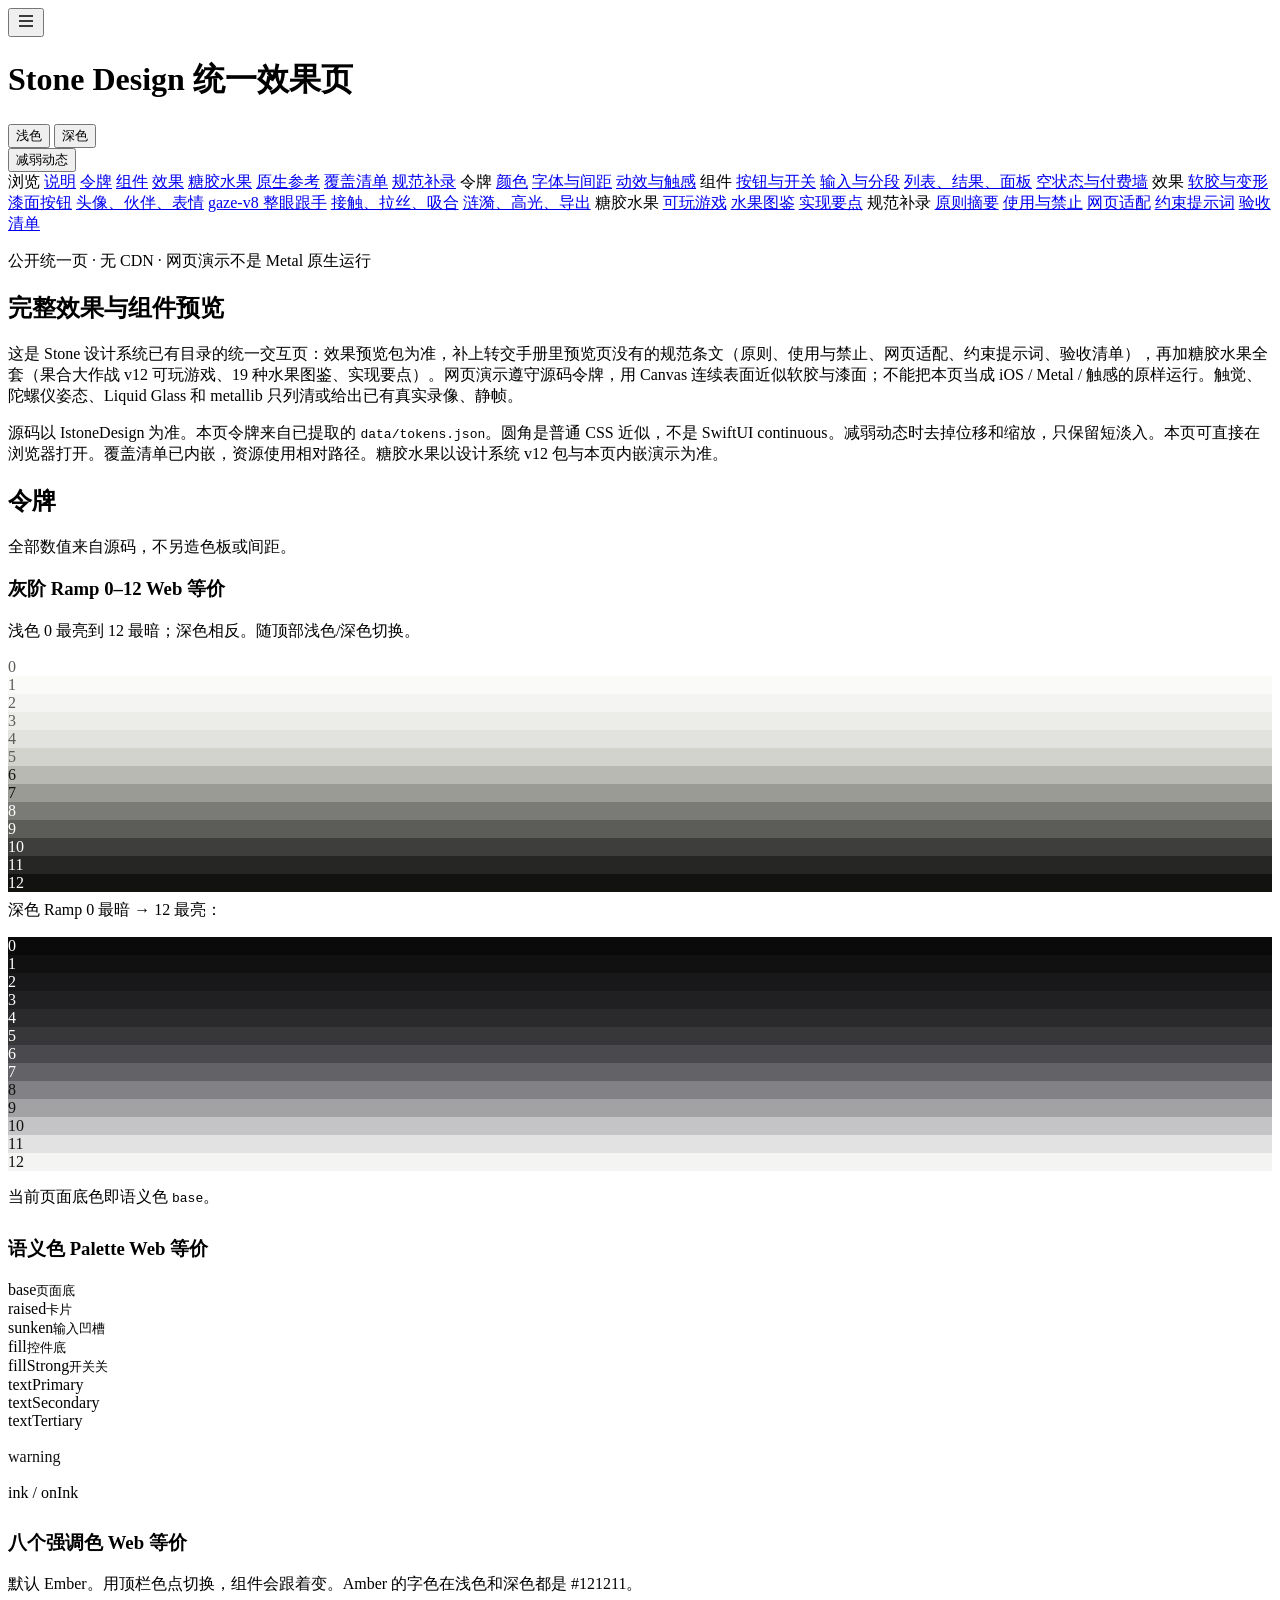
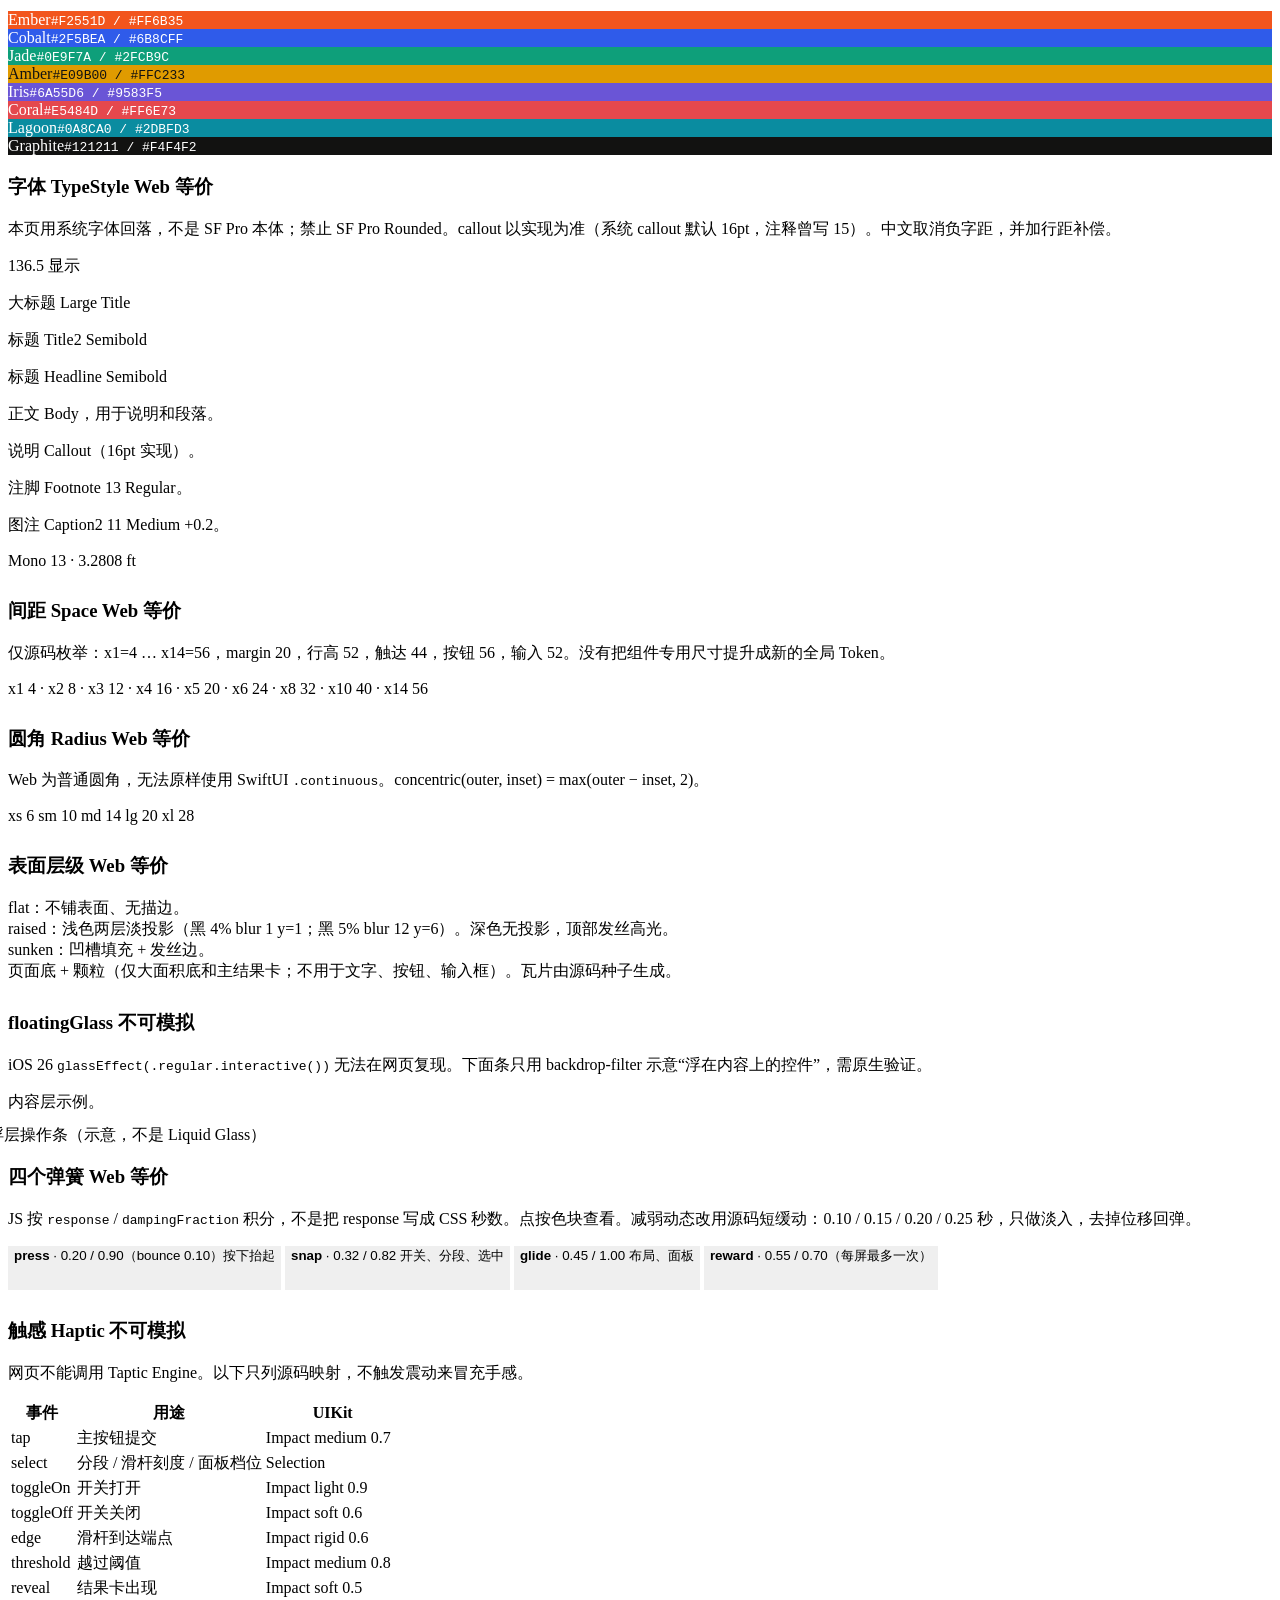
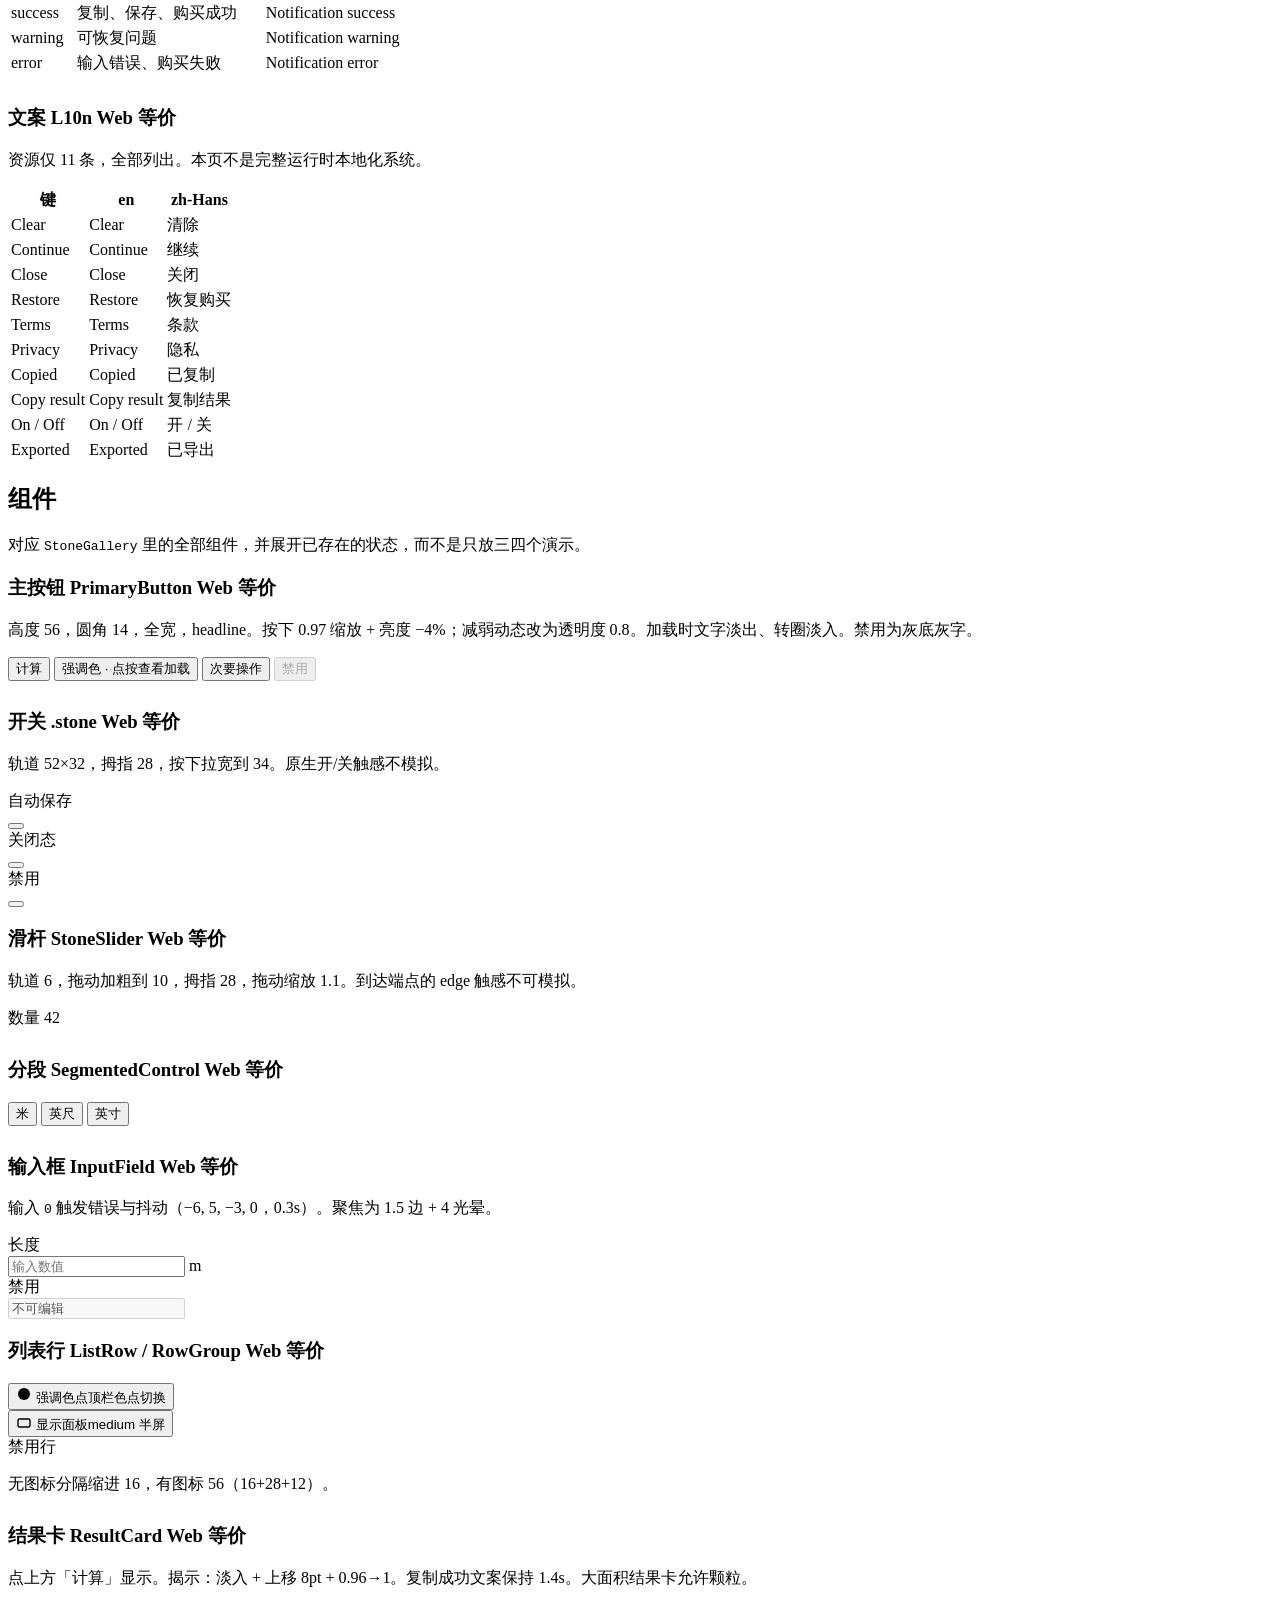
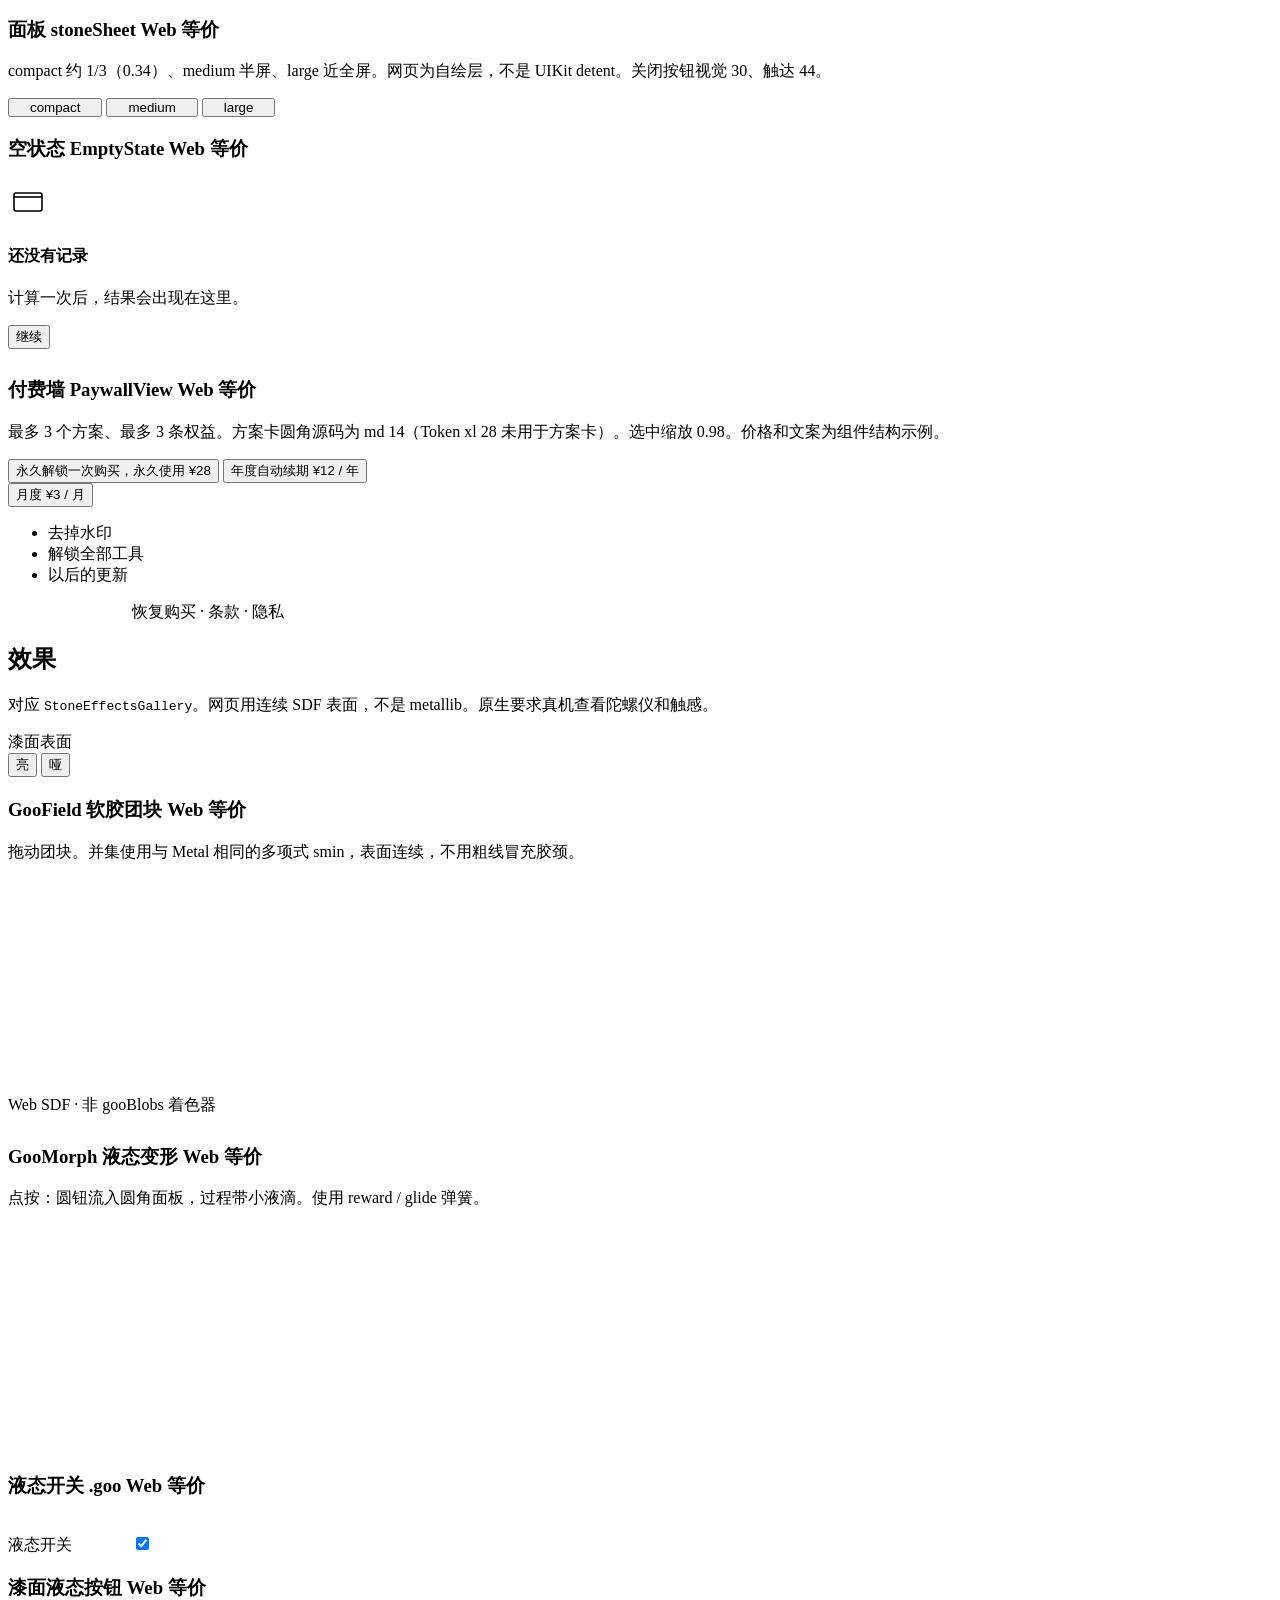
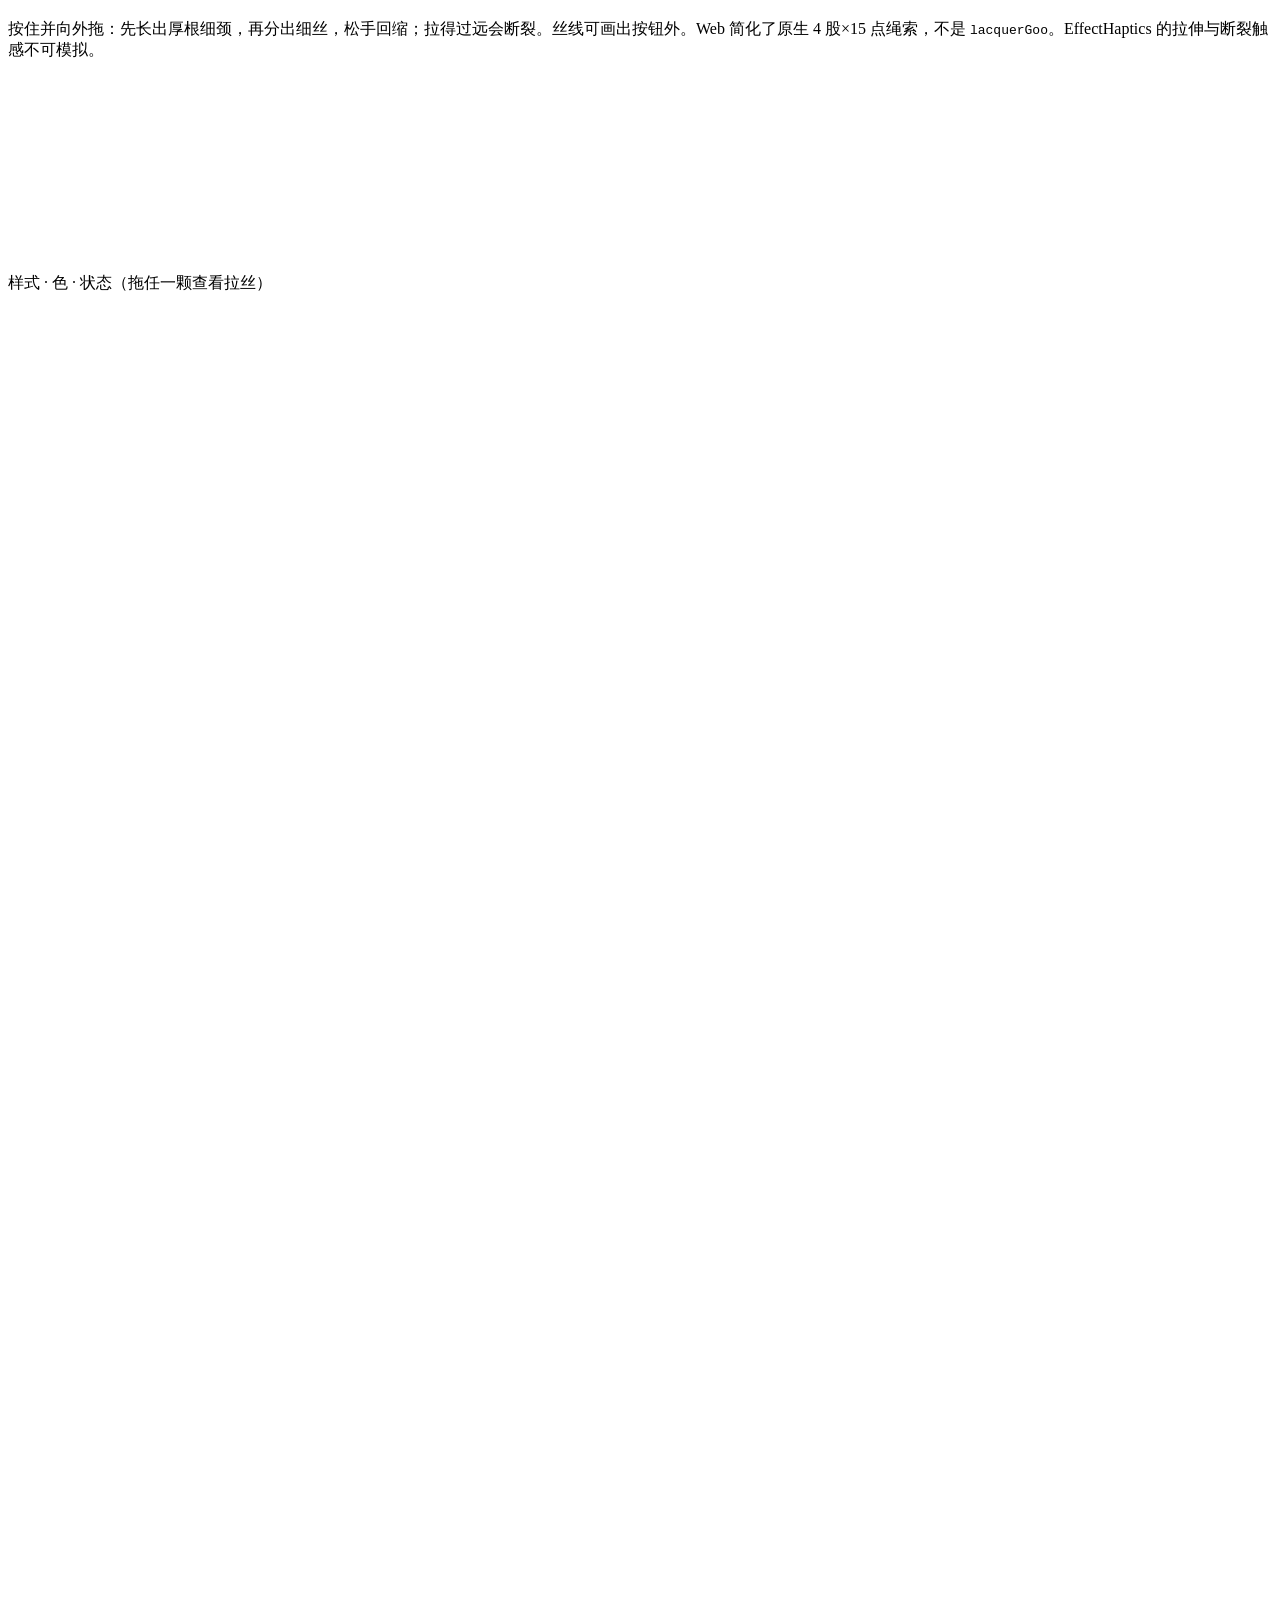
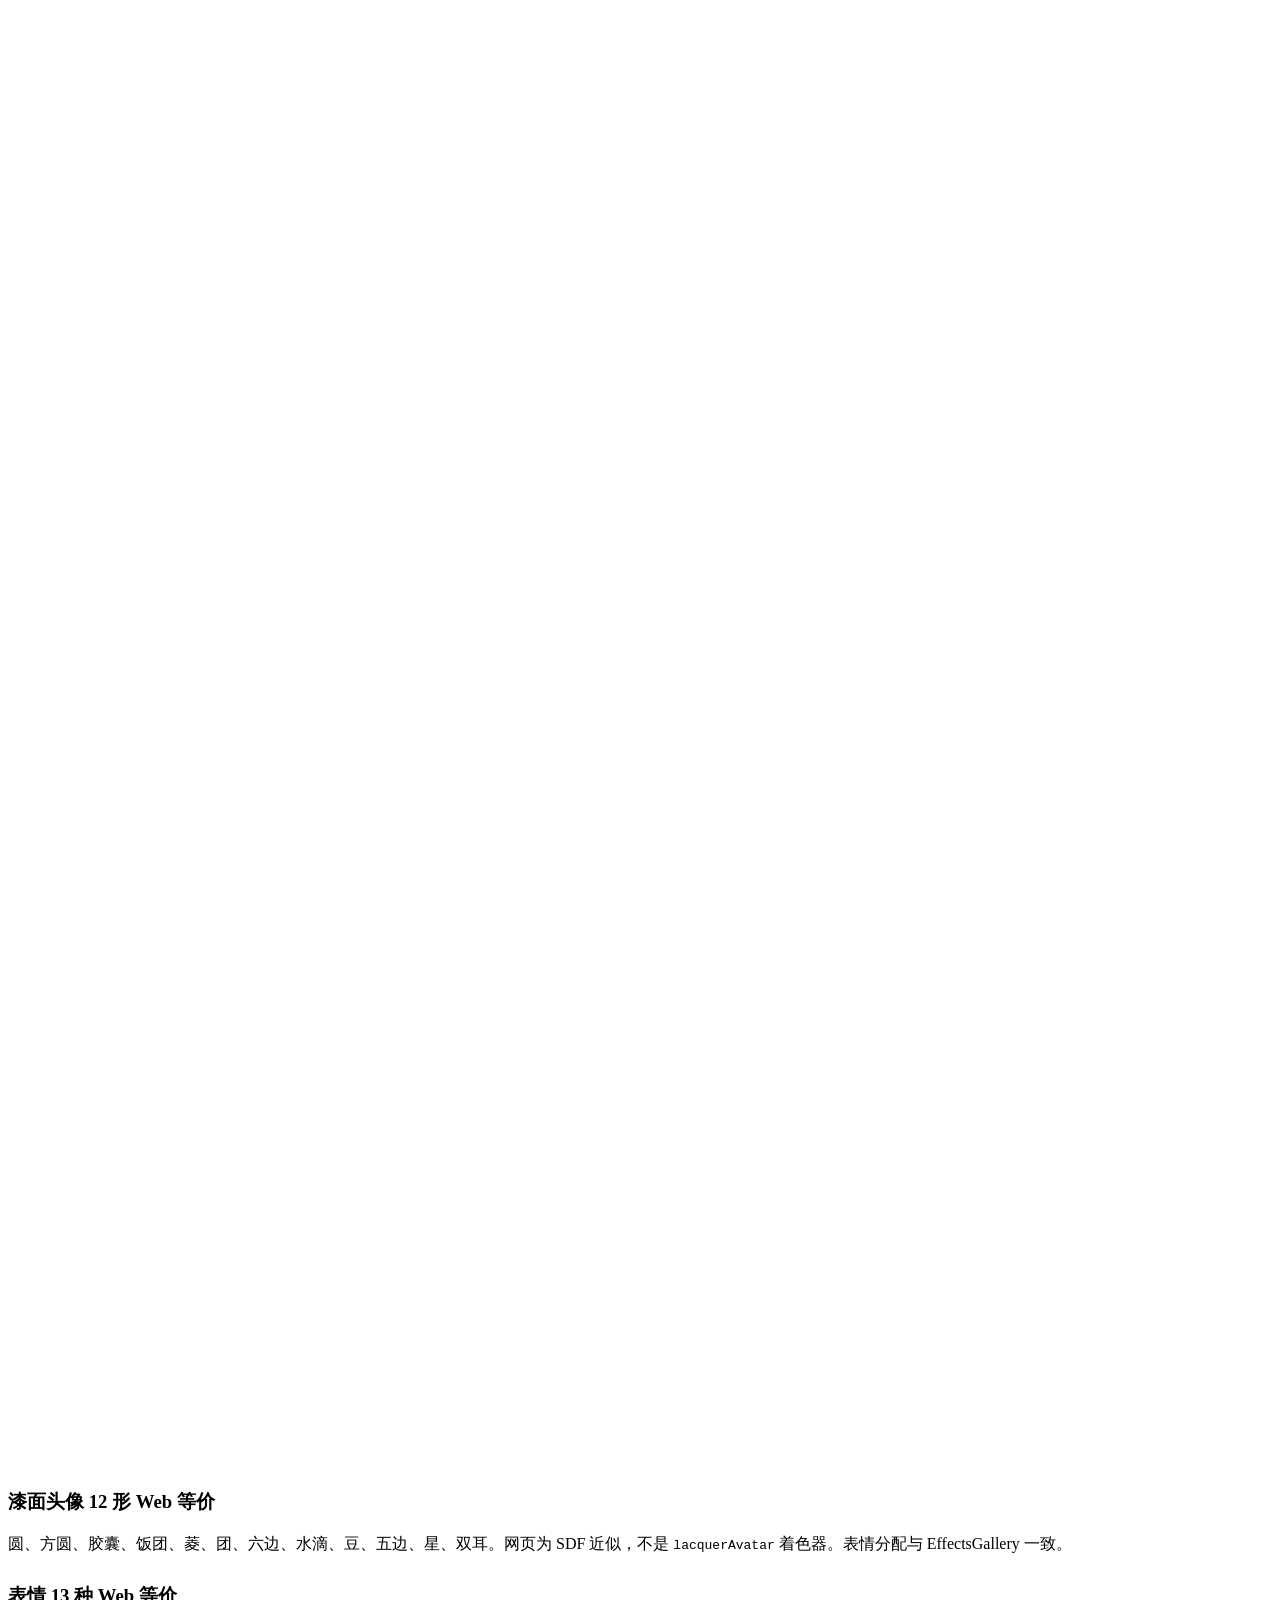
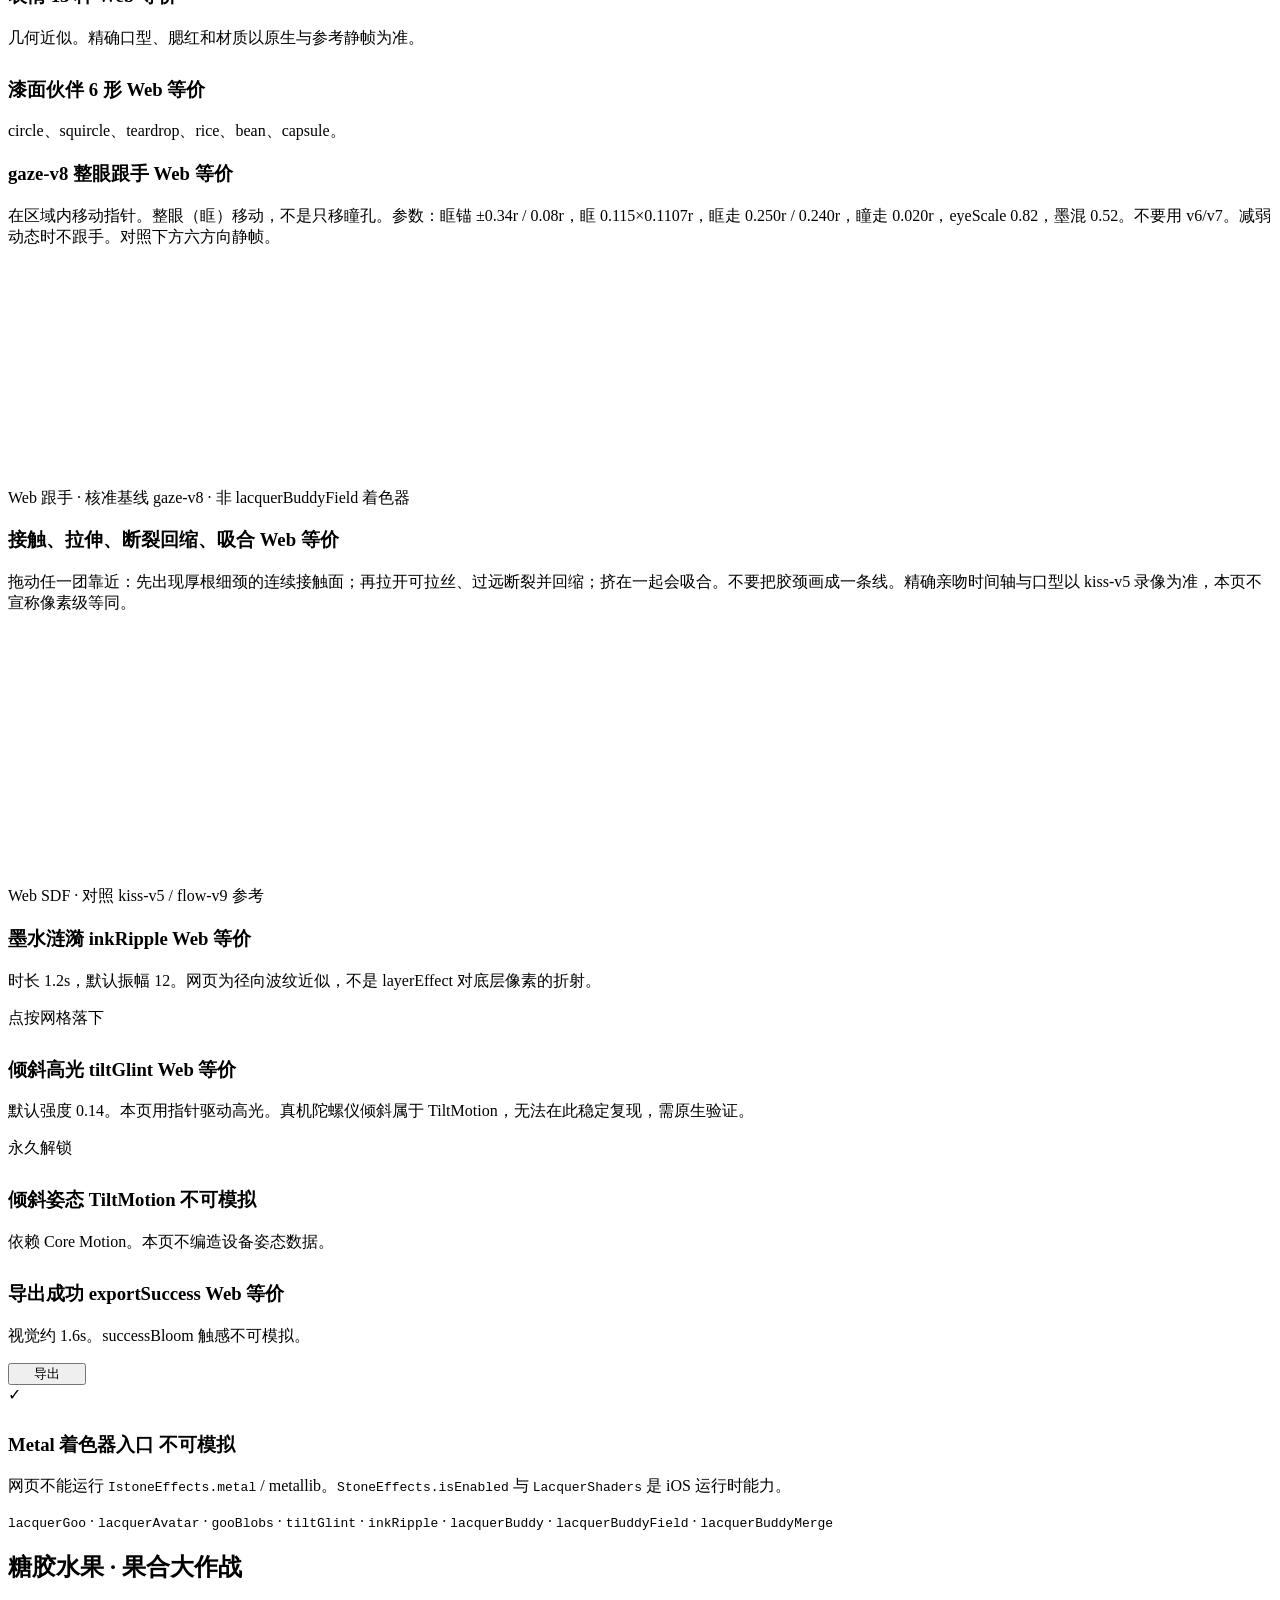
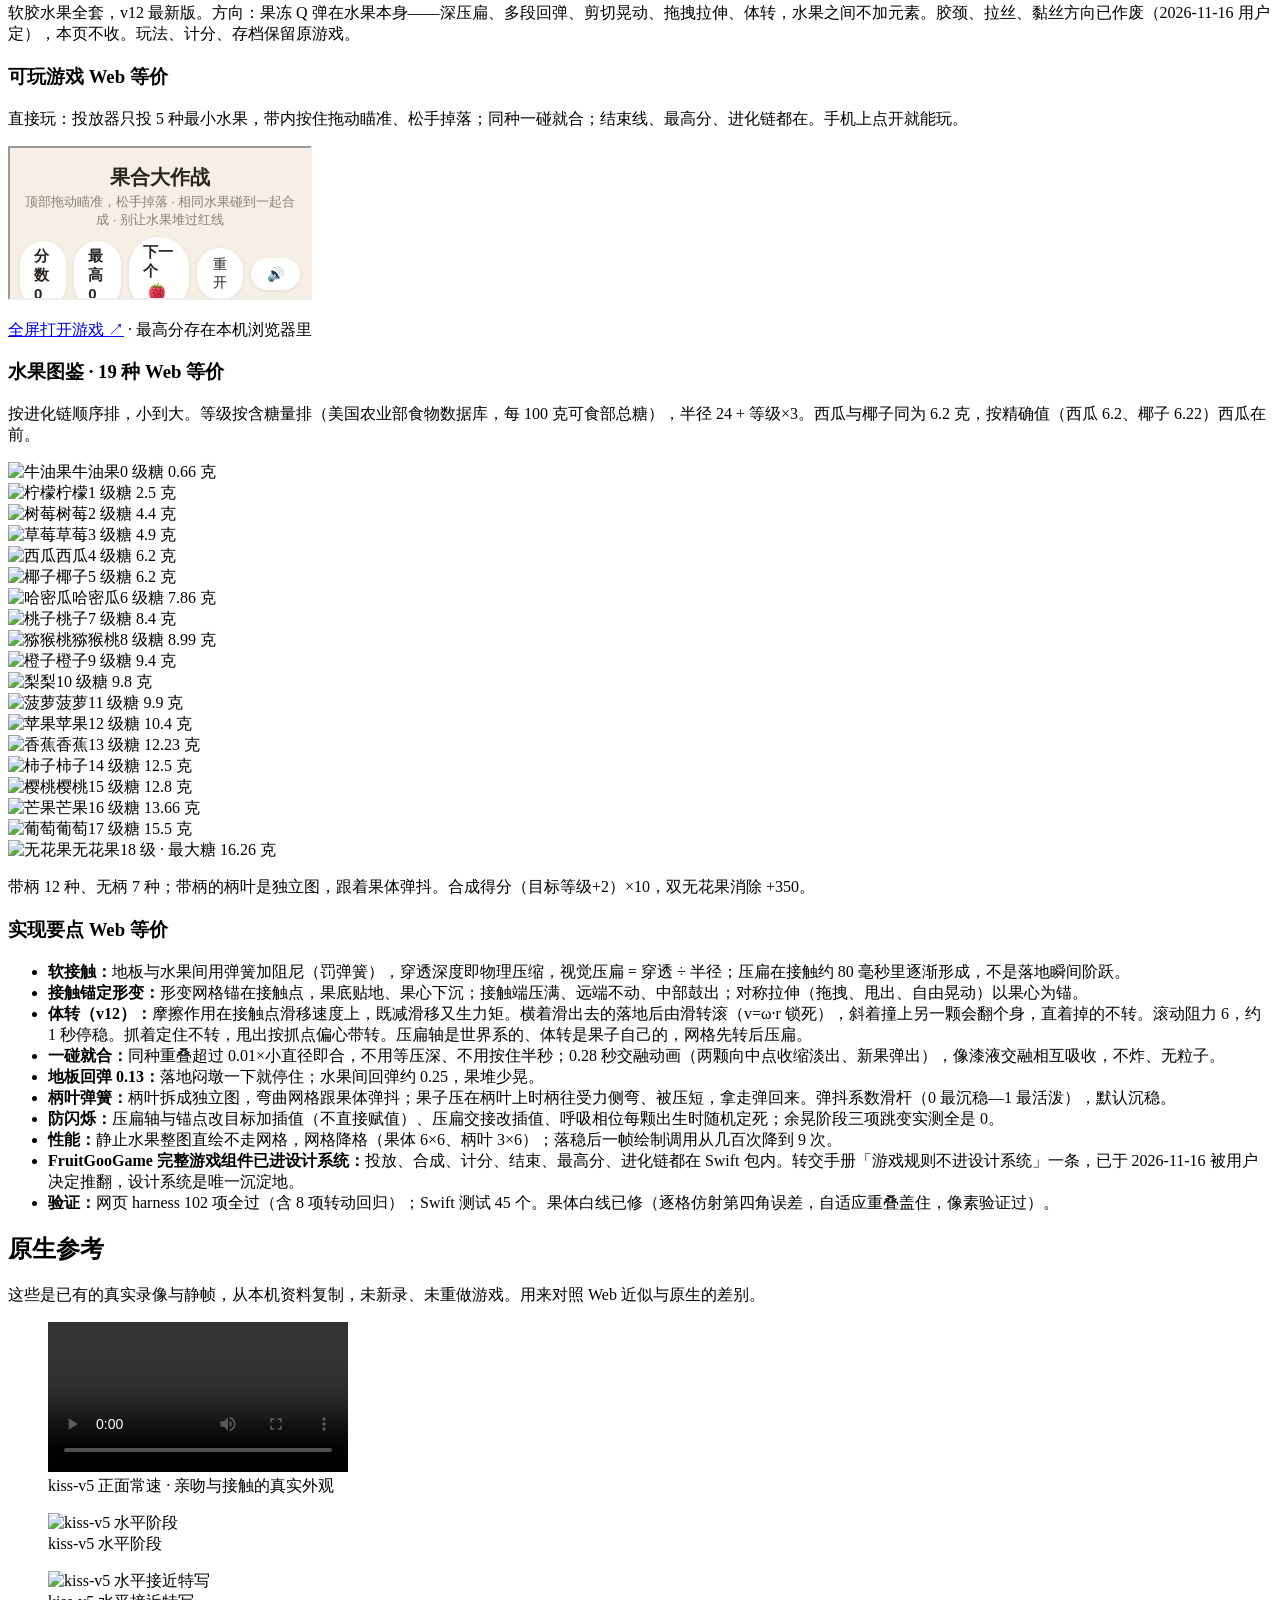
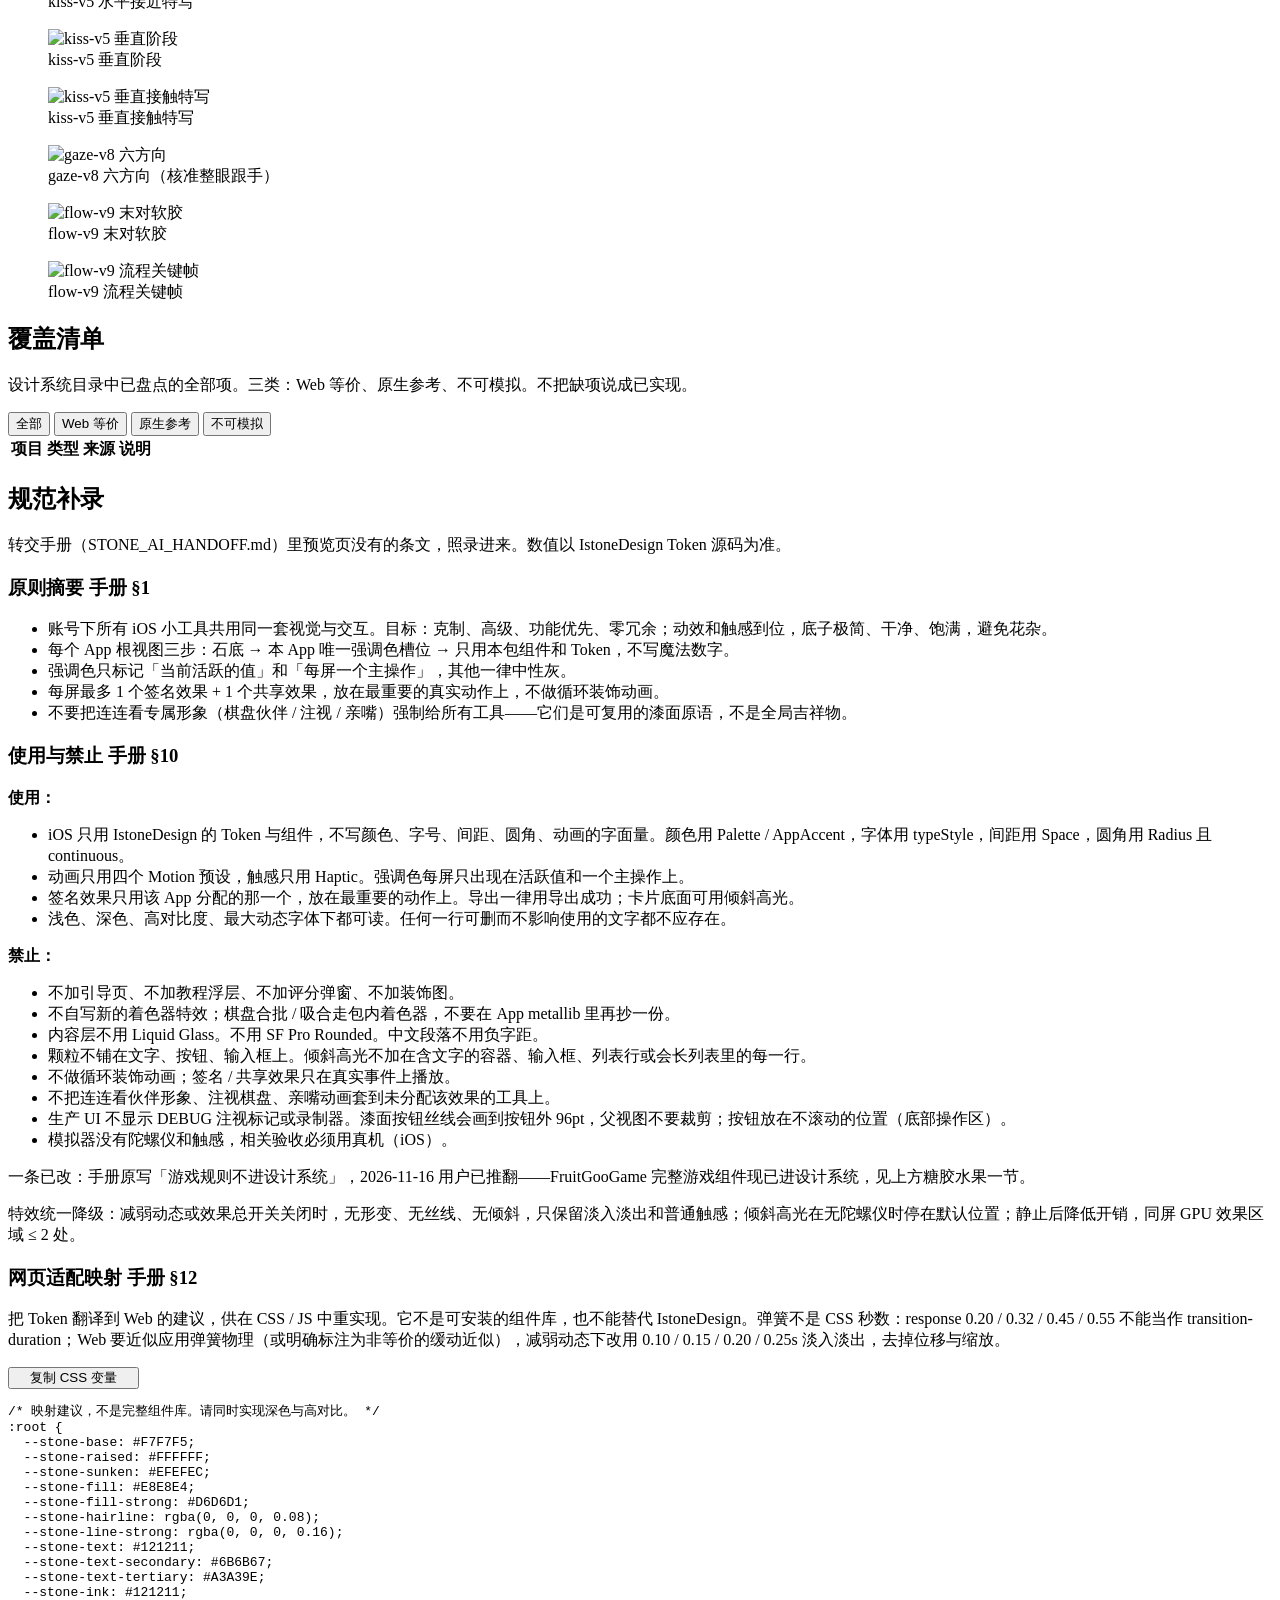
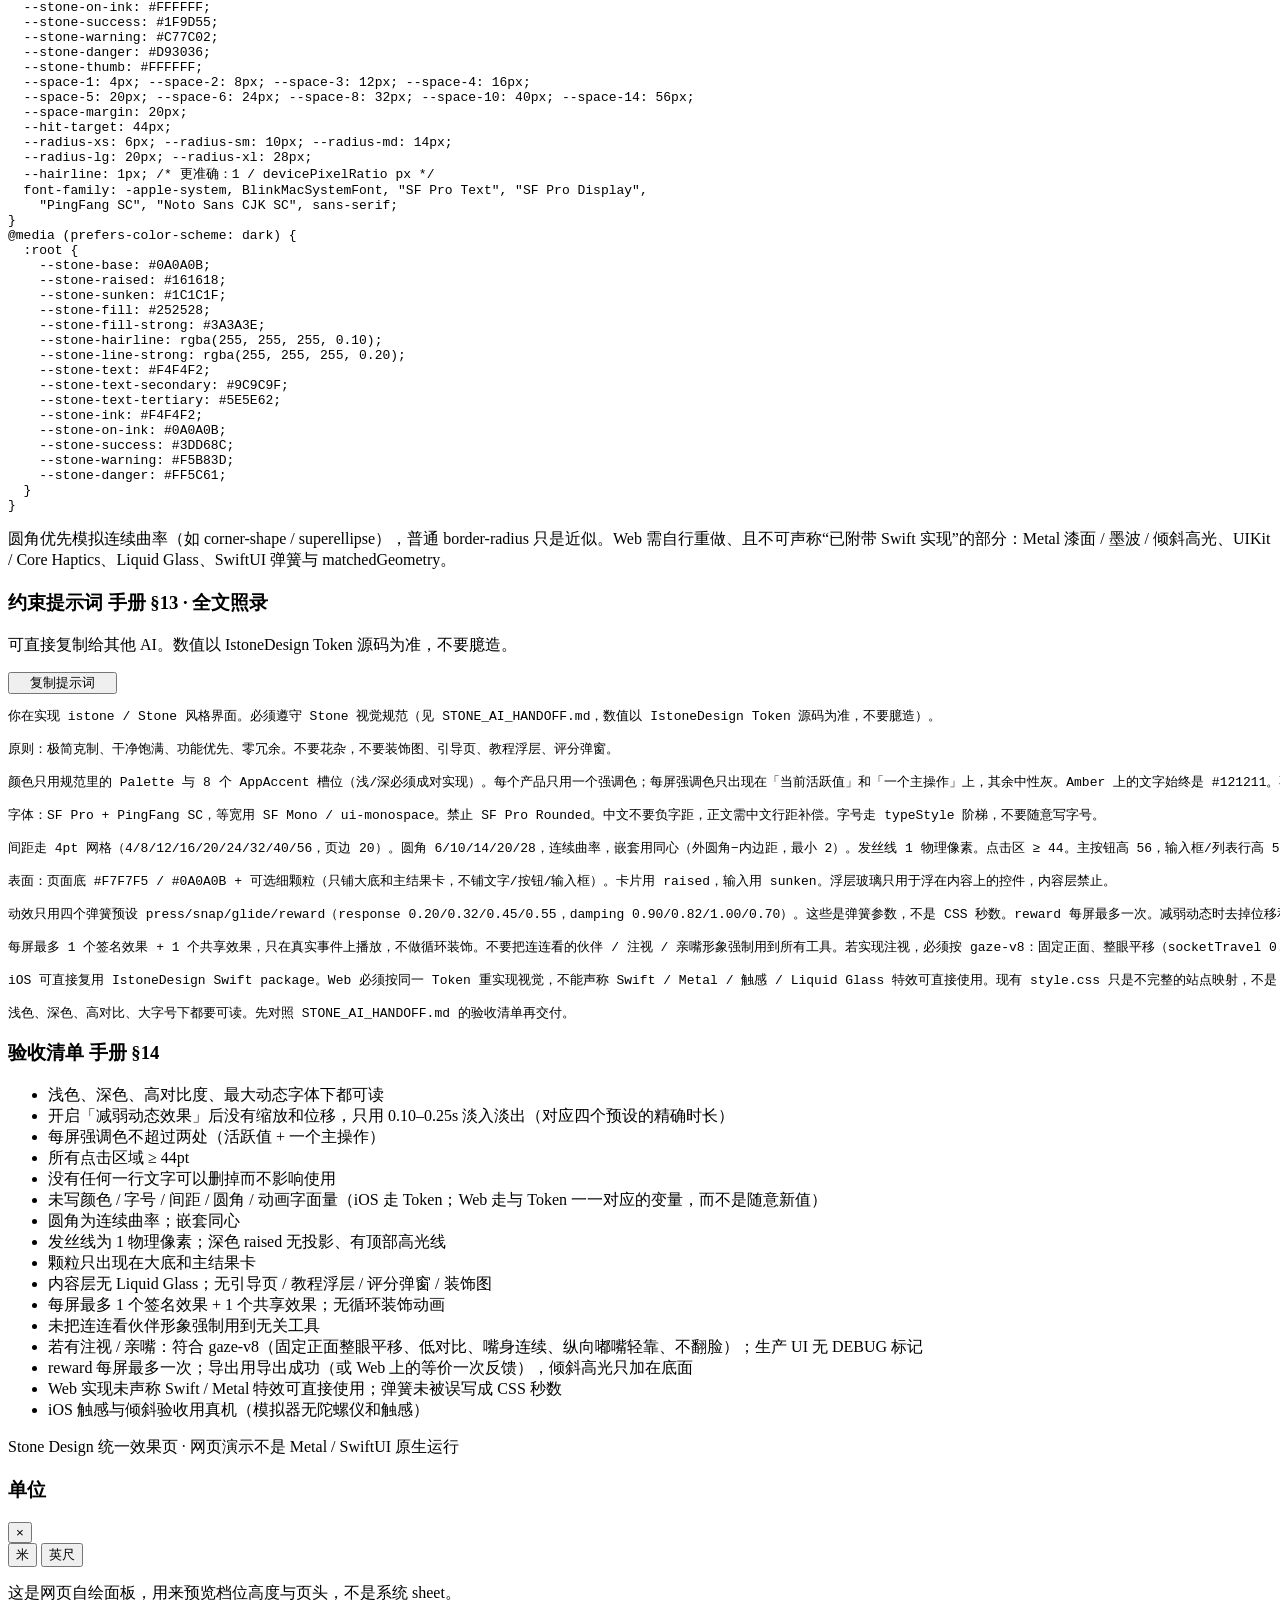
==== design/index.html @ 953d5c85 "新增统一设计效果页" ====
<!DOCTYPE html>
<html lang="zh-Hans" data-theme="light" data-accent="ember" data-finish="gloss">
<head>
  <meta charset="utf-8">
  <meta name="viewport" content="width=device-width, initial-scale=1, viewport-fit=cover">
  <meta name="color-scheme" content="light dark">
  <title>Stone Design 统一效果页</title>
  <link rel="stylesheet" href="css/stone.css">
</head>
<body>
  <div class="grain" aria-hidden="true"></div>
  <div class="app">
    <header class="topbar">
      <button class="menu-btn" id="menu-btn" type="button" aria-label="打开目录" aria-expanded="false" aria-controls="nav">
        <svg width="20" height="20" viewBox="0 0 20 20" fill="none" stroke="currentColor" stroke-width="1.6"><path d="M3 5h14M3 10h14M3 15h14"/></svg>
      </button>
      <h1 class="cjk">Stone Design 统一效果页</h1>
      <div class="topbar-tools">
        <div class="seg-mini" role="group" aria-label="外观">
          <button type="button" data-theme-btn="light">浅色</button>
          <button type="button" data-theme-btn="dark">深色</button>
        </div>
        <div class="accent-dots" id="accent-dots" role="group" aria-label="强调色"></div>
        <button type="button" class="toggle-chip" id="reduce-toggle" aria-pressed="false">减弱动态</button>
      </div>
    </header>
    <div class="nav-backdrop" id="nav-backdrop"></div>
    <div class="layout">
      <nav class="nav" id="nav" aria-label="目录">
        <span class="nav-label">浏览</span>
        <a href="#overview">说明</a>
        <a href="#tokens">令牌</a>
        <a href="#components">组件</a>
        <a href="#effects">效果</a>
        <a href="#fruit-goo">糖胶水果</a>
        <a href="#reference">原生参考</a>
        <a href="#coverage">覆盖清单</a>
        <a href="#spec">规范补录</a>
        <span class="nav-label">令牌</span>
        <a href="#tokens-color">颜色</a>
        <a href="#tokens-type">字体与间距</a>
        <a href="#tokens-motion">动效与触感</a>
        <span class="nav-label">组件</span>
        <a href="#comp-button">按钮与开关</a>
        <a href="#comp-input">输入与分段</a>
        <a href="#comp-list">列表、结果、面板</a>
        <a href="#comp-paywall">空状态与付费墙</a>
        <span class="nav-label">效果</span>
        <a href="#fx-goo">软胶与变形</a>
        <a href="#fx-lacquer">漆面按钮</a>
        <a href="#fx-faces">头像、伙伴、表情</a>
        <a href="#fx-gaze">gaze-v8 整眼跟手</a>
        <a href="#fx-kiss">接触、拉丝、吸合</a>
        <a href="#fx-shared">涟漪、高光、导出</a>
        <span class="nav-label">糖胶水果</span>
        <a href="#fg-play">可玩游戏</a>
        <a href="#fg-atlas">水果图鉴</a>
        <a href="#fg-how">实现要点</a>
        <span class="nav-label">规范补录</span>
        <a href="#principles">原则摘要</a>
        <a href="#usage">使用与禁止</a>
        <a href="#webmap">网页适配</a>
        <a href="#prompt">约束提示词</a>
        <a href="#checklist">验收清单</a>
      </nav>
      <main class="main">
        <section class="section" id="overview">
          <p class="kicker t-caption">公开统一页 · 无 CDN · 网页演示不是 Metal 原生运行</p>
          <h2 class="t-large cjk">完整效果与组件预览</h2>
          <p class="lede t-body cjk">这是 Stone 设计系统已有目录的统一交互页：效果预览包为准，补上转交手册里预览页没有的规范条文（原则、使用与禁止、网页适配、约束提示词、验收清单），再加糖胶水果全套（果合大作战 v12 可玩游戏、19 种水果图鉴、实现要点）。网页演示遵守源码令牌，用 Canvas 连续表面近似软胶与漆面；不能把本页当成 iOS / Metal / 触感的原样运行。触觉、陀螺仪姿态、Liquid Glass 和 metallib 只列清或给出已有真实录像、静帧。</p>
          <div class="disclaimer t-callout cjk">
            源码以 IstoneDesign 为准。本页令牌来自已提取的 <code>data/tokens.json</code>。圆角是普通 CSS 近似，不是 SwiftUI continuous。减弱动态时去掉位移和缩放，只保留短淡入。本页可直接在浏览器打开。覆盖清单已内嵌，资源使用相对路径。糖胶水果以设计系统 v12 包与本页内嵌演示为准。
          </div>
        </section>

        <section class="section" id="tokens">
          <h2 class="t-large cjk">令牌</h2>
          <p class="lede cjk">全部数值来自源码，不另造色板或间距。</p>

          <div class="block" id="tokens-color">
            <h3>灰阶 Ramp 0–12 <span class="badge badge-web">Web 等价</span></h3>
            <p class="note">浅色 0 最亮到 12 最暗；深色相反。随顶部浅色/深色切换。</p>
            <div class="swatch-row" id="ramp-row">
              <!-- filled by inline static so it works without JS too: both themes via CSS vars is hard; JS/CSS current theme swatches as background colors listed -->
              <div class="swatch" style="background:#FFFFFF;color:#5C5C59">0</div>
              <div class="swatch" style="background:#FAFAF9;color:#5C5C59">1</div>
              <div class="swatch" style="background:#F4F4F2;color:#5C5C59">2</div>
              <div class="swatch" style="background:#ECECE9;color:#5C5C59">3</div>
              <div class="swatch" style="background:#E2E2DE;color:#5C5C59">4</div>
              <div class="swatch" style="background:#D3D3CE;color:#5C5C59">5</div>
              <div class="swatch" style="background:#B9B9B4;color:#121211">6</div>
              <div class="swatch" style="background:#9B9B96;color:#121211">7</div>
              <div class="swatch" style="background:#7A7A76;color:#fff">8</div>
              <div class="swatch" style="background:#5C5C59;color:#fff">9</div>
              <div class="swatch" style="background:#3E3E3C;color:#fff">10</div>
              <div class="swatch" style="background:#262625;color:#fff">11</div>
              <div class="swatch" style="background:#121211;color:#fff">12</div>
            </div>
            <p class="note" style="margin-top:8px">深色 Ramp 0 最暗 → 12 最亮：</p>
            <div class="swatch-row">
              <div class="swatch" style="background:#0A0A0B;color:#fff">0</div>
              <div class="swatch" style="background:#111112;color:#fff">1</div>
              <div class="swatch" style="background:#18181A;color:#fff">2</div>
              <div class="swatch" style="background:#202022;color:#fff">3</div>
              <div class="swatch" style="background:#2A2A2D;color:#fff">4</div>
              <div class="swatch" style="background:#37373A;color:#fff">5</div>
              <div class="swatch" style="background:#4A4A4E;color:#fff">6</div>
              <div class="swatch" style="background:#636367;color:#fff">7</div>
              <div class="swatch" style="background:#828286;color:#121211">8</div>
              <div class="swatch" style="background:#A2A2A5;color:#121211">9</div>
              <div class="swatch" style="background:#C4C4C6;color:#121211">10</div>
              <div class="swatch" style="background:#E2E2E3;color:#121211">11</div>
              <div class="swatch" style="background:#F4F4F2;color:#121211">12</div>
            </div>
            <p class="note">当前页面底色即语义色 <code>base</code>。</p>

            <h3 style="margin-top:28px">语义色 Palette <span class="badge badge-web">Web 等价</span></h3>
            <div class="swatch-row" style="gap:8px;margin-top:8px">
              <div class="swatch wide" style="background:var(--c-base)"><span>base</span><code>页面底</code></div>
              <div class="swatch wide" style="background:var(--c-raised);border:var(--hairline) solid var(--c-hairline)"><span>raised</span><code>卡片</code></div>
              <div class="swatch wide" style="background:var(--c-sunken)"><span>sunken</span><code>输入凹槽</code></div>
              <div class="swatch wide" style="background:var(--c-fill)"><span>fill</span><code>控件底</code></div>
              <div class="swatch wide" style="background:var(--c-fill-strong)"><span>fillStrong</span><code>开关关</code></div>
              <div class="swatch wide" style="background:var(--c-text);color:var(--c-base)"><span>textPrimary</span></div>
              <div class="swatch wide" style="background:var(--c-text-2);color:var(--c-base)"><span>textSecondary</span></div>
              <div class="swatch wide" style="background:var(--c-text-3);color:var(--c-base)"><span>textTertiary</span></div>
              <div class="swatch wide" style="background:var(--c-success);color:#fff"><span>success</span></div>
              <div class="swatch wide" style="background:var(--c-warning);color:#121211"><span>warning</span></div>
              <div class="swatch wide" style="background:var(--c-danger);color:#fff"><span>danger</span></div>
              <div class="swatch wide" style="background:var(--c-ink);color:var(--c-on-ink)"><span>ink / onInk</span></div>
            </div>

            <h3 style="margin-top:28px">八个强调色 <span class="badge badge-web">Web 等价</span></h3>
            <p class="note">默认 Ember。用顶栏色点切换，组件会跟着变。Amber 的字色在浅色和深色都是 #121211。</p>
            <div class="swatch-row" style="gap:8px">
              <div class="swatch wide" style="background:#F2551D;color:#fff"><span>Ember</span><code>#F2551D / #FF6B35</code></div>
              <div class="swatch wide" style="background:#2F5BEA;color:#fff"><span>Cobalt</span><code>#2F5BEA / #6B8CFF</code></div>
              <div class="swatch wide" style="background:#0E9F7A;color:#fff"><span>Jade</span><code>#0E9F7A / #2FCB9C</code></div>
              <div class="swatch wide" style="background:#E09B00;color:#121211"><span>Amber</span><code>#E09B00 / #FFC233</code></div>
              <div class="swatch wide" style="background:#6A55D6;color:#fff"><span>Iris</span><code>#6A55D6 / #9583F5</code></div>
              <div class="swatch wide" style="background:#E5484D;color:#fff"><span>Coral</span><code>#E5484D / #FF6E73</code></div>
              <div class="swatch wide" style="background:#0A8CA0;color:#fff"><span>Lagoon</span><code>#0A8CA0 / #2DBFD3</code></div>
              <div class="swatch wide" style="background:#121211;color:#fff"><span>Graphite</span><code>#121211 / #F4F4F2</code></div>
            </div>
          </div>

          <div class="block" id="tokens-type">
            <h3>字体 TypeStyle <span class="badge badge-web">Web 等价</span></h3>
            <p class="note">本页用系统字体回落，不是 SF Pro 本体；禁止 SF Pro Rounded。callout 以实现为准（系统 callout 默认 16pt，注释曾写 15）。中文取消负字距，并加行距补偿。</p>
            <div class="typo-stack">
              <p class="t-display cjk">136.5 显示</p>
              <p class="t-large cjk">大标题 Large Title</p>
              <p class="t-title cjk">标题 Title2 Semibold</p>
              <p class="t-headline cjk">标题 Headline Semibold</p>
              <p class="t-body cjk">正文 Body，用于说明和段落。</p>
              <p class="t-callout cjk">说明 Callout（16pt 实现）。</p>
              <p class="t-footnote cjk">注脚 Footnote 13 Regular。</p>
              <p class="t-caption cjk">图注 Caption2 11 Medium +0.2。</p>
              <p class="t-mono">Mono 13 · 3.2808 ft</p>
            </div>

            <h3 style="margin-top:28px">间距 Space <span class="badge badge-web">Web 等价</span></h3>
            <p class="note">仅源码枚举：x1=4 … x14=56，margin 20，行高 52，触达 44，按钮 56，输入 52。没有把组件专用尺寸提升成新的全局 Token。</p>
            <div class="space-demo" aria-hidden="true">
              <i style="height:4px" title="x1"></i>
              <i style="height:8px"></i>
              <i style="height:12px"></i>
              <i style="height:16px"></i>
              <i style="height:20px"></i>
              <i style="height:24px"></i>
              <i style="height:32px"></i>
              <i style="height:40px"></i>
              <i style="height:56px"></i>
            </div>
            <p class="t-caption">x1 4 · x2 8 · x3 12 · x4 16 · x5 20 · x6 24 · x8 32 · x10 40 · x14 56</p>

            <h3 style="margin-top:28px">圆角 Radius <span class="badge badge-web">Web 等价</span></h3>
            <p class="note">Web 为普通圆角，无法原样使用 SwiftUI <code>.continuous</code>。concentric(outer, inset) = max(outer − inset, 2)。</p>
            <div class="radius-demo">
              <span style="border-radius:6px">xs 6</span>
              <span style="border-radius:10px">sm 10</span>
              <span style="border-radius:14px">md 14</span>
              <span style="border-radius:20px">lg 20</span>
              <span style="border-radius:28px">xl 28</span>
            </div>

            <h3 style="margin-top:28px">表面层级 <span class="badge badge-web">Web 等价</span></h3>
            <div class="grid-2">
              <div class="pad" style="border-radius:20px">flat：不铺表面、无描边。</div>
              <div class="surface pad">raised：浅色两层淡投影（黑 4% blur 1 y=1；黑 5% blur 12 y=6）。深色无投影，顶部发丝高光。</div>
              <div class="surface-sunken pad">sunken：凹槽填充 + 发丝边。</div>
              <div class="pad surface" style="position:relative">
                页面底 + 颗粒（仅大面积底和主结果卡；不用于文字、按钮、输入框）。瓦片由源码种子生成。
              </div>
            </div>
            <h3 style="margin-top:28px">floatingGlass <span class="badge badge-cannot">不可模拟</span></h3>
            <p class="note">iOS 26 <code>glassEffect(.regular.interactive())</code> 无法在网页复现。下面条只用 backdrop-filter 示意“浮在内容上的控件”，需原生验证。</p>
            <div class="surface pad" style="padding-bottom:0">
              <p class="t-body cjk" style="margin:0 0 12px">内容层示例。</p>
              <div class="glass-bar" style="margin:0 -20px">浮层操作条（示意，不是 Liquid Glass）</div>
            </div>
          </div>

          <div class="block" id="tokens-motion">
            <h3>四个弹簧 <span class="badge badge-web">Web 等价</span></h3>
            <p class="note">JS 按 <code>response</code> / <code>dampingFraction</code> 积分，不是把 response 写成 CSS 秒数。点按色块查看。减弱动态改用源码短缓动：0.10 / 0.15 / 0.20 / 0.25 秒，只做淡入，去掉位移回弹。</p>
            <div class="stack">
              <button type="button" class="surface pad" data-spring="press" style="text-align:left;cursor:pointer;border:var(--hairline) solid var(--c-hairline)">
                <strong>press</strong> · 0.20 / 0.90（bounce 0.10）按下抬起
                <i style="display:block;width:16px;height:16px;border-radius:8px;background:var(--accent);margin-top:8px"></i>
              </button>
              <button type="button" class="surface pad" data-spring="snap" style="text-align:left;cursor:pointer;border:0">
                <strong>snap</strong> · 0.32 / 0.82 开关、分段、选中
                <i style="display:block;width:16px;height:16px;border-radius:8px;background:var(--accent);margin-top:8px"></i>
              </button>
              <button type="button" class="surface pad" data-spring="glide" style="text-align:left;cursor:pointer;border:0">
                <strong>glide</strong> · 0.45 / 1.00 布局、面板
                <i style="display:block;width:16px;height:16px;border-radius:8px;background:var(--accent);margin-top:8px"></i>
              </button>
              <button type="button" class="surface pad" data-spring="reward" style="text-align:left;cursor:pointer;border:0">
                <strong>reward</strong> · 0.55 / 0.70（每屏最多一次）
                <i style="display:block;width:16px;height:16px;border-radius:8px;background:var(--accent);margin-top:8px"></i>
              </button>
            </div>

            <h3 style="margin-top:28px">触感 Haptic <span class="badge badge-cannot">不可模拟</span></h3>
            <p class="note">网页不能调用 Taptic Engine。以下只列源码映射，不触发震动来冒充手感。</p>
            <table class="haptic-table">
              <thead><tr><th>事件</th><th>用途</th><th>UIKit</th></tr></thead>
              <tbody>
                <tr><td>tap</td><td>主按钮提交</td><td>Impact medium 0.7</td></tr>
                <tr><td>select</td><td>分段 / 滑杆刻度 / 面板档位</td><td>Selection</td></tr>
                <tr><td>toggleOn</td><td>开关打开</td><td>Impact light 0.9</td></tr>
                <tr><td>toggleOff</td><td>开关关闭</td><td>Impact soft 0.6</td></tr>
                <tr><td>edge</td><td>滑杆到达端点</td><td>Impact rigid 0.6</td></tr>
                <tr><td>threshold</td><td>越过阈值</td><td>Impact medium 0.8</td></tr>
                <tr><td>reveal</td><td>结果卡出现</td><td>Impact soft 0.5</td></tr>
                <tr><td>success</td><td>复制、保存、购买成功</td><td>Notification success</td></tr>
                <tr><td>warning</td><td>可恢复问题</td><td>Notification warning</td></tr>
                <tr><td>error</td><td>输入错误、购买失败</td><td>Notification error</td></tr>
              </tbody>
            </table>

            <h3 style="margin-top:28px">文案 L10n <span class="badge badge-web">Web 等价</span></h3>
            <p class="note">资源仅 11 条，全部列出。本页不是完整运行时本地化系统。</p>
            <table class="haptic-table">
              <thead><tr><th>键</th><th>en</th><th>zh-Hans</th></tr></thead>
              <tbody>
                <tr><td>Clear</td><td>Clear</td><td>清除</td></tr>
                <tr><td>Continue</td><td>Continue</td><td>继续</td></tr>
                <tr><td>Close</td><td>Close</td><td>关闭</td></tr>
                <tr><td>Restore</td><td>Restore</td><td>恢复购买</td></tr>
                <tr><td>Terms</td><td>Terms</td><td>条款</td></tr>
                <tr><td>Privacy</td><td>Privacy</td><td>隐私</td></tr>
                <tr><td>Copied</td><td>Copied</td><td>已复制</td></tr>
                <tr><td>Copy result</td><td>Copy result</td><td>复制结果</td></tr>
                <tr><td>On / Off</td><td>On / Off</td><td>开 / 关</td></tr>
                <tr><td>Exported</td><td>Exported</td><td>已导出</td></tr>
              </tbody>
            </table>
          </div>
        </section>

        <section class="section" id="components">
          <h2 class="t-large cjk">组件</h2>
          <p class="lede cjk">对应 <code>StoneGallery</code> 里的全部组件，并展开已存在的状态，而不是只放三四个演示。</p>

          <div class="block" id="comp-button">
            <h3>主按钮 PrimaryButton <span class="badge badge-web">Web 等价</span></h3>
            <p class="note">高度 56，圆角 14，全宽，headline。按下 0.97 缩放 + 亮度 −4%；减弱动态改为透明度 0.8。加载时文字淡出、转圈淡入。禁用为灰底灰字。</p>
            <div class="stack" style="max-width:400px">
              <button type="button" class="btn kind-ink" data-press id="calc-btn"><span class="btn-label">计算</span></button>
              <button type="button" class="btn kind-accent" data-press id="btn-loading-demo"><span class="btn-label">强调色 · 点按查看加载</span></button>
              <button type="button" class="btn kind-quiet" data-press>次要操作</button>
              <button type="button" class="btn kind-ink" disabled>禁用</button>
            </div>

            <h3 style="margin-top:28px">开关 .stone <span class="badge badge-web">Web 等价</span></h3>
            <p class="note">轨道 52×32，拇指 28，按下拉宽到 34。原生开/关触感不模拟。</p>
            <div class="surface row-group">
              <div class="list-row is-static">
                <div class="meta">自动保存</div>
                <button type="button" class="stone-toggle" role="switch" aria-checked="true" aria-label="自动保存"><span class="thumb"></span></button>
              </div>
              <div class="row-div"></div>
              <div class="list-row is-static">
                <div class="meta">关闭态</div>
                <button type="button" class="stone-toggle" role="switch" aria-checked="false" aria-label="关闭态"><span class="thumb"></span></button>
              </div>
              <div class="row-div"></div>
              <div class="list-row is-static">
                <div class="meta">禁用</div>
                <button type="button" class="stone-toggle" role="switch" aria-checked="true" aria-disabled="true" aria-label="禁用"><span class="thumb"></span></button>
              </div>
            </div>
          </div>

          <div class="block" id="comp-input">
            <h3>滑杆 StoneSlider <span class="badge badge-web">Web 等价</span></h3>
            <p class="note">轨道 6，拖动加粗到 10，拇指 28，拖动缩放 1.1。到达端点的 edge 触感不可模拟。</p>
            <div class="stone-slider" data-min="0" data-max="100" data-step="1" data-value="42">
              <div class="s-label">数量 <span class="s-val">42</span></div>
              <div class="track-hit"><div class="track"><div class="fill"></div><div class="thumb"></div></div></div>
            </div>

            <h3 style="margin-top:28px">分段 SegmentedControl <span class="badge badge-web">Web 等价</span></h3>
            <div class="seg" role="group" aria-label="单位">
              <div class="seg-thumb" aria-hidden="true"></div>
              <button type="button" aria-pressed="true">米</button>
              <button type="button" aria-pressed="false">英尺</button>
              <button type="button" aria-pressed="false">英寸</button>
            </div>

            <h3 style="margin-top:28px">输入框 InputField <span class="badge badge-web">Web 等价</span></h3>
            <p class="note">输入 <code>0</code> 触发错误与抖动（−6, 5, −3, 0，0.3s）。聚焦为 1.5 边 + 4 光晕。</p>
            <div class="stack">
              <div class="field" id="field-live">
                <label>长度</label>
                <div class="box">
                  <input type="text" inputmode="decimal" placeholder="输入数值" value="">
                  <span class="unit">m</span>
                  <button type="button" class="clear" hidden aria-label="清除">×</button>
                </div>
                <div class="err" hidden></div>
              </div>
              <div class="field is-disabled">
                <label>禁用</label>
                <div class="box"><input type="text" value="不可编辑" disabled></div>
              </div>
            </div>
          </div>

          <div class="block" id="comp-list">
            <h3>列表行 ListRow / RowGroup <span class="badge badge-web">Web 等价</span></h3>
            <div class="surface row-group">
              <button type="button" class="list-row" data-press>
                <span class="symbol" aria-hidden="true">
                  <svg width="16" height="16" viewBox="0 0 16 16" fill="currentColor"><circle cx="8" cy="8" r="6"/></svg>
                </span>
                <span class="meta">强调色<span class="sub">点顶栏色点切换</span></span>
              </button>
              <div class="row-div has-icon"></div>
              <button type="button" class="list-row" data-sheet="medium" data-press>
                <span class="symbol" aria-hidden="true">
                  <svg width="16" height="16" viewBox="0 0 16 16" fill="none" stroke="currentColor" stroke-width="1.4"><rect x="2" y="6" width="12" height="8" rx="1.5"/></svg>
                </span>
                <span class="meta">显示面板<span class="sub">medium 半屏</span></span>
              </button>
              <div class="row-div has-icon"></div>
              <div class="list-row is-static" disabled>
                <span class="meta">禁用行</span>
              </div>
            </div>
            <p class="fx-caption">无图标分隔缩进 16，有图标 56（16+28+12）。</p>

            <h3 style="margin-top:28px">结果卡 ResultCard <span class="badge badge-web">Web 等价</span></h3>
            <p class="note">点上方「计算」显示。揭示：淡入 + 上移 8pt + 0.96→1。复制成功文案保持 1.4s。大面积结果卡允许颗粒。</p>
            <div class="surface pad result-card" id="result-card" hidden>
              <div class="grain-local" aria-hidden="true"></div>
              <p class="label t-caption">结果</p>
              <p class="value t-display" id="result-value">137.8<span class="unit">ft</span></p>
              <p class="detail">1 米 = 3.2808 英尺</p>
              <button type="button" class="copy" id="copy-btn">复制</button>
            </div>

            <h3 style="margin-top:28px">面板 stoneSheet <span class="badge badge-web">Web 等价</span></h3>
            <p class="note">compact 约 1/3（0.34）、medium 半屏、large 近全屏。网页为自绘层，不是 UIKit detent。关闭按钮视觉 30、触达 44。</p>
            <div class="row">
              <button type="button" class="btn kind-quiet" data-press data-sheet="compact" style="width:auto;padding:0 20px">compact</button>
              <button type="button" class="btn kind-quiet" data-press data-sheet="medium" style="width:auto;padding:0 20px">medium</button>
              <button type="button" class="btn kind-quiet" data-press data-sheet="large" style="width:auto;padding:0 20px">large</button>
            </div>
          </div>

          <div class="block" id="comp-paywall">
            <h3>空状态 EmptyState <span class="badge badge-web">Web 等价</span></h3>
            <div class="surface pad">
              <div class="empty">
                <div class="sym" aria-hidden="true">
                  <svg width="40" height="40" viewBox="0 0 40 40" fill="none" stroke="currentColor" stroke-width="1.6"><rect x="6" y="12" width="28" height="18" rx="2"/><path d="M6 16h28"/></svg>
                </div>
                <h4>还没有记录</h4>
                <p>计算一次后，结果会出现在这里。</p>
                <button type="button" class="btn kind-ink" data-press style="max-width:200px">继续</button>
              </div>
            </div>

            <h3 style="margin-top:28px">付费墙 PaywallView <span class="badge badge-web">Web 等价</span></h3>
            <p class="note">最多 3 个方案、最多 3 条权益。方案卡圆角源码为 md 14（Token xl 28 未用于方案卡）。选中缩放 0.98。价格和文案为组件结构示例。</p>
            <div class="stack" style="max-width:400px">
              <button type="button" class="pay-plan" aria-pressed="true">
                <span class="dot"></span>
                <span>永久解锁<span class="plan-note">一次购买，永久使用</span></span>
                <span class="price">¥28</span>
              </button>
              <button type="button" class="pay-plan" aria-pressed="false">
                <span class="dot"></span>
                <span>年度<span class="plan-note">自动续期</span></span>
                <span class="price">¥12 / 年</span>
              </button>
              <button type="button" class="pay-plan" aria-pressed="false">
                <span class="dot"></span>
                <span>月度</span>
                <span class="price">¥3 / 月</span>
              </button>
              <ul class="perk-list">
                <li>去掉水印</li>
                <li>解锁全部工具</li>
                <li>以后的更新</li>
              </ul>
              <p class="t-caption" style="text-align:center;color:var(--c-text-3)">恢复购买 · 条款 · 隐私</p>
            </div>
          </div>
        </section>

        <section class="section" id="effects">
          <h2 class="t-large cjk">效果</h2>
          <p class="lede cjk">对应 <code>StoneEffectsGallery</code>。网页用连续 SDF 表面，不是 metallib。原生要求真机查看陀螺仪和触感。</p>
          <div class="row" style="margin-bottom:20px">
            <span class="t-footnote">漆面表面</span>
            <div class="seg-mini" role="group" aria-label="漆面表面">
              <button type="button" data-finish-btn="gloss" aria-pressed="true">亮</button>
              <button type="button" data-finish-btn="matte">哑</button>
            </div>
          </div>

          <div class="block" id="fx-goo">
            <h3>GooField 软胶团块 <span class="badge badge-web">Web 等价</span></h3>
            <p class="note">拖动团块。并集使用与 Metal 相同的多项式 smin，表面连续，不用粗线冒充胶颈。</p>
            <div class="fx-stage" style="height:200px"><canvas id="fx-goo-field" class="fx-canvas" width="720" height="200" style="width:100%;height:200px"></canvas></div>
            <p class="fx-caption">Web SDF · 非 gooBlobs 着色器</p>

            <h3 style="margin-top:28px">GooMorph 液态变形 <span class="badge badge-web">Web 等价</span></h3>
            <p class="note">点按：圆钮流入圆角面板，过程带小液滴。使用 reward / glide 弹簧。</p>
            <div class="fx-stage" style="height:220px"><canvas id="fx-goo-morph" class="fx-canvas" width="720" height="220" style="width:100%;height:220px"></canvas></div>

            <h3 style="margin-top:28px">液态开关 .goo <span class="badge badge-web">Web 等价</span></h3>
            <div class="toggle-row" style="max-width:280px">
              <span>液态开关</span>
              <canvas id="fx-goo-toggle" width="104" height="64" style="width:52px;height:32px;cursor:pointer"></canvas>
              <input type="checkbox" id="goo-toggle-input" class="sr-only" checked>
            </div>
          </div>

          <div class="block" id="fx-lacquer">
            <h3>漆面液态按钮 <span class="badge badge-web">Web 等价</span></h3>
            <p class="note">按住并向外拖：先长出厚根细颈，再分出细丝，松手回缩；拉得过远会断裂。丝线可画出按钮外。Web 简化了原生 4 股×15 点绳索，不是 <code>lacquerGoo</code>。EffectHaptics 的拉伸与断裂触感不可模拟。</p>
            <div class="fx-stage" style="height:180px">
              <canvas id="fx-lacquer-main" class="fx-canvas" data-lacquer data-title="锁定描图" data-style="filled" data-tint="ink" width="720" height="180" style="width:100%;height:180px"></canvas>
            </div>
            <p class="fx-caption">样式 · 色 · 状态（拖任一颗查看拉丝）</p>
            <div class="lacquer-row">
              <div class="lacquer-slot"><canvas id="fx-lacquer-1" class="fx-canvas" data-lacquer data-title="实心" data-style="filled" data-tint="ink" width="280" height="180" style="width:100%;height:180px"></canvas></div>
              <div class="lacquer-slot"><canvas id="fx-lacquer-2" class="fx-canvas" data-lacquer data-title="琉璃" data-style="glass" data-tint="ink" width="280" height="180" style="width:100%;height:180px"></canvas></div>
              <div class="lacquer-slot"><canvas id="fx-lacquer-3" class="fx-canvas" data-lacquer data-title="描边" data-style="ghost" data-tint="ink" width="280" height="180" style="width:100%;height:180px"></canvas></div>
              <div class="lacquer-slot"><canvas id="fx-lacquer-4" class="fx-canvas" data-lacquer data-title="锁" data-style="icon" data-tint="ink" width="280" height="180" style="width:100%;height:180px"></canvas></div>
            </div>
            <div class="lacquer-row">
              <div class="lacquer-slot"><canvas id="fx-lacquer-5" class="fx-canvas" data-lacquer data-title="加载" data-state="loading" width="280" height="180" style="width:100%;height:180px"></canvas></div>
              <div class="lacquer-slot"><canvas id="fx-lacquer-6" class="fx-canvas" data-lacquer data-title="完成" data-state="success" width="280" height="180" style="width:100%;height:180px"></canvas></div>
              <div class="lacquer-slot"><canvas id="fx-lacquer-7" class="fx-canvas" data-lacquer data-title="锁定" data-state="warning" width="280" height="180" style="width:100%;height:180px"></canvas></div>
              <div class="lacquer-slot"><canvas id="fx-lacquer-8" class="fx-canvas" data-lacquer data-title="删除" data-state="destructive" width="280" height="180" style="width:100%;height:180px"></canvas></div>
              <div class="lacquer-slot"><canvas id="fx-lacquer-9" class="fx-canvas" data-lacquer data-title="禁用" data-state="disabled" width="280" height="180" style="width:100%;height:180px"></canvas></div>
            </div>
            <div class="lacquer-row">
              <div class="lacquer-slot"><canvas id="fx-lacquer-10" class="fx-canvas" data-lacquer data-title="墨" data-tint="ink" width="280" height="180" style="width:100%;height:180px"></canvas></div>
              <div class="lacquer-slot"><canvas id="fx-lacquer-11" class="fx-canvas" data-lacquer data-title="瓷" data-tint="porcelain" width="280" height="180" style="width:100%;height:180px"></canvas></div>
              <div class="lacquer-slot"><canvas id="fx-lacquer-12" class="fx-canvas" data-lacquer data-title="朱" data-tint="vermilion" width="280" height="180" style="width:100%;height:180px"></canvas></div>
              <div class="lacquer-slot"><canvas id="fx-lacquer-13" class="fx-canvas" data-lacquer data-title="翠" data-tint="jade" width="280" height="180" style="width:100%;height:180px"></canvas></div>
              <div class="lacquer-slot"><canvas id="fx-lacquer-14" class="fx-canvas" data-lacquer data-title="青" data-tint="lapis" width="280" height="180" style="width:100%;height:180px"></canvas></div>
              <div class="lacquer-slot"><canvas id="fx-lacquer-15" class="fx-canvas" data-lacquer data-title="紫" data-tint="amethyst" width="280" height="180" style="width:100%;height:180px"></canvas></div>
            </div>
          </div>

          <div class="block" id="fx-faces">
            <h3>漆面头像 12 形 <span class="badge badge-web">Web 等价</span></h3>
            <p class="note">圆、方圆、胶囊、饭团、菱、团、六边、水滴、豆、五边、星、双耳。网页为 SDF 近似，不是 <code>lacquerAvatar</code> 着色器。表情分配与 EffectsGallery 一致。</p>
            <div class="avatar-grid" id="avatar-grid"></div>

            <h3 style="margin-top:28px">表情 13 种 <span class="badge badge-web">Web 等价</span></h3>
            <p class="note">几何近似。精确口型、腮红和材质以原生与参考静帧为准。</p>
            <div class="expr-grid" id="expr-grid"></div>

            <h3 style="margin-top:28px">漆面伙伴 6 形 <span class="badge badge-web">Web 等价</span></h3>
            <p class="note">circle、squircle、teardrop、rice、bean、capsule。</p>
            <div class="buddy-grid" id="buddy-grid"></div>
          </div>

          <div class="block" id="fx-gaze">
            <h3>gaze-v8 整眼跟手 <span class="badge badge-web">Web 等价</span></h3>
            <p class="note">在区域内移动指针。整眼（眶）移动，不是只移瞳孔。参数：眶锚 ±0.34r / 0.08r，眶 0.115×0.1107r，眶走 0.250r / 0.240r，瞳走 0.020r，eyeScale 0.82，墨混 0.52。不要用 v6/v7。减弱动态时不跟手。对照下方六方向静帧。</p>
            <div class="fx-stage" style="height:208px"><canvas id="fx-gaze-canvas" class="fx-canvas" width="720" height="208" style="width:100%;height:208px"></canvas></div>
            <p class="fx-caption">Web 跟手 · 核准基线 gaze-v8 · 非 lacquerBuddyField 着色器</p>
          </div>

          <div class="block" id="fx-kiss">
            <h3>接触、拉伸、断裂回缩、吸合 <span class="badge badge-web">Web 等价</span></h3>
            <p class="note">拖动任一团靠近：先出现厚根细颈的连续接触面；再拉开可拉丝、过远断裂并回缩；挤在一起会吸合。不要把胶颈画成一条线。精确亲吻时间轴与口型以 kiss-v5 录像为准，本页不宣称像素级等同。</p>
            <div class="fx-stage" style="height:240px"><canvas id="fx-kiss-canvas" class="fx-canvas" width="720" height="240" style="width:100%;height:240px"></canvas></div>
            <p class="fx-caption">Web SDF · 对照 kiss-v5 / flow-v9 参考</p>
          </div>

          <div class="block" id="fx-shared">
            <h3>墨水涟漪 inkRipple <span class="badge badge-web">Web 等价</span></h3>
            <p class="note">时长 1.2s，默认振幅 12。网页为径向波纹近似，不是 layerEffect 对底层像素的折射。</p>
            <div class="ripple-box" id="ripple-box">
              <span class="t-title cjk">点按网格落下</span>
              <span class="wave"></span>
            </div>

            <h3 style="margin-top:28px">倾斜高光 tiltGlint <span class="badge badge-web">Web 等价</span></h3>
            <p class="note">默认强度 0.14。本页用指针驱动高光。真机陀螺仪倾斜属于 TiltMotion，无法在此稳定复现，需原生验证。</p>
            <div class="tilt-card" id="tilt-card">
              <div class="glint" aria-hidden="true"></div>
              <span class="t-title">永久解锁</span>
            </div>

            <h3 style="margin-top:28px">倾斜姿态 TiltMotion <span class="badge badge-cannot">不可模拟</span></h3>
            <p class="note">依赖 Core Motion。本页不编造设备姿态数据。</p>

            <h3 style="margin-top:28px">导出成功 exportSuccess <span class="badge badge-web">Web 等价</span></h3>
            <p class="note">视觉约 1.6s。successBloom 触感不可模拟。</p>
            <div class="row">
              <button type="button" class="btn kind-ink" data-press id="export-btn" style="width:auto;padding:0 24px">导出</button>
            </div>
            <div class="export-stage" id="export-stage"><div class="export-mark" aria-hidden="true">✓</div></div>

            <h3 style="margin-top:28px">Metal 着色器入口 <span class="badge badge-cannot">不可模拟</span></h3>
            <p class="note">网页不能运行 <code>IstoneEffects.metal</code> / metallib。<code>StoneEffects.isEnabled</code> 与 <code>LacquerShaders</code> 是 iOS 运行时能力。</p>
            <p class="t-footnote"><code>lacquerGoo</code> · <code>lacquerAvatar</code> · <code>gooBlobs</code> · <code>tiltGlint</code> · <code>inkRipple</code> · <code>lacquerBuddy</code> · <code>lacquerBuddyField</code> · <code>lacquerBuddyMerge</code></p>
          </div>
        </section>

        <section class="section" id="fruit-goo">
          <h2 class="t-large cjk">糖胶水果 · 果合大作战</h2>
          <p class="lede cjk">软胶水果全套，v12 最新版。方向：果冻 Q 弹在水果本身——深压扁、多段回弹、剪切晃动、拖拽拉伸、体转，水果之间不加元素。胶颈、拉丝、黏丝方向已作废（2026-11-16 用户定），本页不收。玩法、计分、存档保留原游戏。</p>

          <div class="block" id="fg-play">
            <h3>可玩游戏 <span class="badge badge-web">Web 等价</span></h3>
            <p class="note">直接玩：投放器只投 5 种最小水果，带内按住拖动瞄准、松手掉落；同种一碰就合；结束线、最高分、进化链都在。手机上点开就能玩。</p>
            <iframe class="game-frame" src="fruit-goo-playground.html" loading="lazy" title="果合大作战可玩演示"></iframe>
            <p class="fx-caption"><a href="fruit-goo-playground.html" target="_blank" rel="noopener">全屏打开游戏 ↗</a> · 最高分存在本机浏览器里</p>
          </div>

          <div class="block" id="fg-atlas">
            <h3>水果图鉴 · 19 种 <span class="badge badge-web">Web 等价</span></h3>
            <p class="note">按进化链顺序排，小到大。等级按含糖量排（美国农业部食物数据库，每 100 克可食部总糖），半径 24 + 等级×3。西瓜与椰子同为 6.2 克，按精确值（西瓜 6.2、椰子 6.22）西瓜在前。</p>
            <div class="fruit-grid">
              <div class="fruit-cell"><img src="fruit-goo/avocado.png" alt="牛油果" loading="lazy"><span class="fname">牛油果</span><span class="flevel">0 级</span><span class="fsugar">糖 0.66 克</span></div>
              <div class="fruit-cell"><img src="fruit-goo/lemon.png" alt="柠檬" loading="lazy"><span class="fname">柠檬</span><span class="flevel">1 级</span><span class="fsugar">糖 2.5 克</span></div>
              <div class="fruit-cell"><img src="fruit-goo/raspberry.png" alt="树莓" loading="lazy"><span class="fname">树莓</span><span class="flevel">2 级</span><span class="fsugar">糖 4.4 克</span></div>
              <div class="fruit-cell"><img src="fruit-goo/strawberry.png" alt="草莓" loading="lazy"><span class="fname">草莓</span><span class="flevel">3 级</span><span class="fsugar">糖 4.9 克</span></div>
              <div class="fruit-cell"><img src="fruit-goo/watermelon.png" alt="西瓜" loading="lazy"><span class="fname">西瓜</span><span class="flevel">4 级</span><span class="fsugar">糖 6.2 克</span></div>
              <div class="fruit-cell"><img src="fruit-goo/coconut.png" alt="椰子" loading="lazy"><span class="fname">椰子</span><span class="flevel">5 级</span><span class="fsugar">糖 6.2 克</span></div>
              <div class="fruit-cell"><img src="fruit-goo/cantaloupe.png" alt="哈密瓜" loading="lazy"><span class="fname">哈密瓜</span><span class="flevel">6 级</span><span class="fsugar">糖 7.86 克</span></div>
              <div class="fruit-cell"><img src="fruit-goo/peach.png" alt="桃子" loading="lazy"><span class="fname">桃子</span><span class="flevel">7 级</span><span class="fsugar">糖 8.4 克</span></div>
              <div class="fruit-cell"><img src="fruit-goo/kiwi.png" alt="猕猴桃" loading="lazy"><span class="fname">猕猴桃</span><span class="flevel">8 级</span><span class="fsugar">糖 8.99 克</span></div>
              <div class="fruit-cell"><img src="fruit-goo/orange.png" alt="橙子" loading="lazy"><span class="fname">橙子</span><span class="flevel">9 级</span><span class="fsugar">糖 9.4 克</span></div>
              <div class="fruit-cell"><img src="fruit-goo/pear.png" alt="梨" loading="lazy"><span class="fname">梨</span><span class="flevel">10 级</span><span class="fsugar">糖 9.8 克</span></div>
              <div class="fruit-cell"><img src="fruit-goo/pineapple.png" alt="菠萝" loading="lazy"><span class="fname">菠萝</span><span class="flevel">11 级</span><span class="fsugar">糖 9.9 克</span></div>
              <div class="fruit-cell"><img src="fruit-goo/apple.png" alt="苹果" loading="lazy"><span class="fname">苹果</span><span class="flevel">12 级</span><span class="fsugar">糖 10.4 克</span></div>
              <div class="fruit-cell"><img src="fruit-goo/banana.png" alt="香蕉" loading="lazy"><span class="fname">香蕉</span><span class="flevel">13 级</span><span class="fsugar">糖 12.23 克</span></div>
              <div class="fruit-cell"><img src="fruit-goo/persimmon.png" alt="柿子" loading="lazy"><span class="fname">柿子</span><span class="flevel">14 级</span><span class="fsugar">糖 12.5 克</span></div>
              <div class="fruit-cell"><img src="fruit-goo/cherry.png" alt="樱桃" loading="lazy"><span class="fname">樱桃</span><span class="flevel">15 级</span><span class="fsugar">糖 12.8 克</span></div>
              <div class="fruit-cell"><img src="fruit-goo/mango.png" alt="芒果" loading="lazy"><span class="fname">芒果</span><span class="flevel">16 级</span><span class="fsugar">糖 13.66 克</span></div>
              <div class="fruit-cell"><img src="fruit-goo/grape.png" alt="葡萄" loading="lazy"><span class="fname">葡萄</span><span class="flevel">17 级</span><span class="fsugar">糖 15.5 克</span></div>
              <div class="fruit-cell"><img src="fruit-goo/fig.png" alt="无花果" loading="lazy"><span class="fname">无花果</span><span class="flevel">18 级 · 最大</span><span class="fsugar">糖 16.26 克</span></div>
            </div>
            <p class="fx-caption">带柄 12 种、无柄 7 种；带柄的柄叶是独立图，跟着果体弹抖。合成得分（目标等级+2）×10，双无花果消除 +350。</p>
          </div>

          <div class="block" id="fg-how">
            <h3>实现要点 <span class="badge badge-web">Web 等价</span></h3>
            <ul class="do-list">
              <li><strong>软接触：</strong>地板与水果间用弹簧加阻尼（罚弹簧），穿透深度即物理压缩，视觉压扁 = 穿透 ÷ 半径；压扁在接触约 80 毫秒里逐渐形成，不是落地瞬间阶跃。</li>
              <li><strong>接触锚定形变：</strong>形变网格锚在接触点，果底贴地、果心下沉；接触端压满、远端不动、中部鼓出；对称拉伸（拖拽、甩出、自由晃动）以果心为锚。</li>
              <li><strong>体转（v12）：</strong>摩擦作用在接触点滑移速度上，既减滑移又生力矩。横着滑出去的落地后由滑转滚（v=ω·r 锁死），斜着撞上另一颗会翻个身，直着掉的不转。滚动阻力 6，约 1 秒停稳。抓着定住不转，甩出按抓点偏心带转。压扁轴是世界系的、体转是果子自己的，网格先转后压扁。</li>
              <li><strong>一碰就合：</strong>同种重叠超过 0.01×小直径即合，不用等压深、不用按住半秒；0.28 秒交融动画（两颗向中点收缩淡出、新果弹出），像漆液交融相互吸收，不炸、无粒子。</li>
              <li><strong>地板回弹 0.13：</strong>落地闷墩一下就停住；水果间回弹约 0.25，果堆少晃。</li>
              <li><strong>柄叶弹簧：</strong>柄叶拆成独立图，弯曲网格跟果体弹抖；果子压在柄叶上时柄往受力侧弯、被压短，拿走弹回来。弹抖系数滑杆（0 最沉稳—1 最活泼），默认沉稳。</li>
              <li><strong>防闪烁：</strong>压扁轴与锚点改目标加插值（不直接赋值）、压扁交接改插值、呼吸相位每颗出生时随机定死；余晃阶段三项跳变实测全是 0。</li>
              <li><strong>性能：</strong>静止水果整图直绘不走网格，网格降格（果体 6×6、柄叶 3×6）；落稳后一帧绘制调用从几百次降到 9 次。</li>
              <li><strong>FruitGooGame 完整游戏组件已进设计系统：</strong>投放、合成、计分、结束、最高分、进化链都在 Swift 包内。转交手册「游戏规则不进设计系统」一条，已于 2026-11-16 被用户决定推翻，设计系统是唯一沉淀地。</li>
              <li><strong>验证：</strong>网页 harness 102 项全过（含 8 项转动回归）；Swift 测试 45 个。果体白线已修（逐格仿射第四角误差，自适应重叠盖住，像素验证过）。</li>
            </ul>
          </div>
        </section>

        <section class="section" id="reference">
          <h2 class="t-large cjk">原生参考</h2>
          <p class="lede cjk">这些是已有的真实录像与静帧，从本机资料复制，未新录、未重做游戏。用来对照 Web 近似与原生的差别。</p>
          <div class="media-grid">
            <figure class="media-card wide">
              <video controls preload="metadata" src="media/ref-linkgame-kiss-v5-fixed-frontal-normal-speed.mp4"></video>
              <figcaption class="fx-caption">kiss-v5 正面常速 · 亲吻与接触的真实外观</figcaption>
            </figure>
            <figure class="media-card">
              <img src="media/ref-linkgame-kiss-v5-horizontal-stages.png" alt="kiss-v5 水平阶段">
              <figcaption class="fx-caption">kiss-v5 水平阶段</figcaption>
            </figure>
            <figure class="media-card">
              <img src="media/ref-linkgame-kiss-v5-horizontal-approach-detail.png" alt="kiss-v5 水平接近特写">
              <figcaption class="fx-caption">kiss-v5 水平接近特写</figcaption>
            </figure>
            <figure class="media-card">
              <img src="media/ref-linkgame-kiss-v5-vertical-stages.png" alt="kiss-v5 垂直阶段">
              <figcaption class="fx-caption">kiss-v5 垂直阶段</figcaption>
            </figure>
            <figure class="media-card">
              <img src="media/ref-linkgame-kiss-v5-vertical-contact-detail.png" alt="kiss-v5 垂直接触特写">
              <figcaption class="fx-caption">kiss-v5 垂直接触特写</figcaption>
            </figure>
            <figure class="media-card wide">
              <img src="media/ref-linkgame-gaze-v8-six-directions.png" alt="gaze-v8 六方向">
              <figcaption class="fx-caption">gaze-v8 六方向（核准整眼跟手）</figcaption>
            </figure>
            <figure class="media-card">
              <img src="media/ref-linkgame-flow-v9-last-pair-goo.png" alt="flow-v9 末对软胶">
              <figcaption class="fx-caption">flow-v9 末对软胶</figcaption>
            </figure>
            <figure class="media-card">
              <img src="media/ref-linkgame-flow-v9-playthrough-keyframes.png" alt="flow-v9 流程关键帧">
              <figcaption class="fx-caption">flow-v9 流程关键帧</figcaption>
            </figure>
          </div>
        </section>

        <section class="section" id="coverage">
          <h2 class="t-large cjk">覆盖清单</h2>
          <p class="lede cjk">设计系统目录中已盘点的全部项。三类：Web 等价、原生参考、不可模拟。不把缺项说成已实现。</p>
          <div id="coverage-stats" class="row" style="margin-bottom:16px"></div>
          <div class="cov-filters seg-mini" role="group" aria-label="筛选">
            <button type="button" data-cov-filter="all" aria-pressed="true">全部</button>
            <button type="button" data-cov-filter="web">Web 等价</button>
            <button type="button" data-cov-filter="native-ref">原生参考</button>
            <button type="button" data-cov-filter="cannot">不可模拟</button>
          </div>
          <div class="surface" style="overflow:auto">
            <table class="cov-table">
              <thead><tr><th>项目</th><th>类型</th><th>来源</th><th>说明</th></tr></thead>
              <tbody id="coverage-body"></tbody>
            </table>
          </div>
        </section>

        <section class="section" id="spec">
          <h2 class="t-large cjk">规范补录</h2>
          <p class="lede cjk">转交手册（STONE_AI_HANDOFF.md）里预览页没有的条文，照录进来。数值以 IstoneDesign Token 源码为准。</p>

          <div class="block" id="principles">
            <h3>原则摘要 <span class="badge badge-web">手册 §1</span></h3>
            <ul class="do-list">
              <li>账号下所有 iOS 小工具共用同一套视觉与交互。目标：克制、高级、功能优先、零冗余；动效和触感到位，底子极简、干净、饱满，避免花杂。</li>
              <li>每个 App 根视图三步：石底 → 本 App 唯一强调色槽位 → 只用本包组件和 Token，不写魔法数字。</li>
              <li>强调色只标记「当前活跃的值」和「每屏一个主操作」，其他一律中性灰。</li>
              <li>每屏最多 1 个签名效果 + 1 个共享效果，放在最重要的真实动作上，不做循环装饰动画。</li>
              <li>不要把连连看专属形象（棋盘伙伴 / 注视 / 亲嘴）强制给所有工具——它们是可复用的漆面原语，不是全局吉祥物。</li>
            </ul>
          </div>

          <div class="block" id="usage">
            <h3>使用与禁止 <span class="badge badge-web">手册 §10</span></h3>
            <p class="note"><strong>使用：</strong></p>
            <ul class="do-list">
              <li>iOS 只用 IstoneDesign 的 Token 与组件，不写颜色、字号、间距、圆角、动画的字面量。颜色用 Palette / AppAccent，字体用 typeStyle，间距用 Space，圆角用 Radius 且 continuous。</li>
              <li>动画只用四个 Motion 预设，触感只用 Haptic。强调色每屏只出现在活跃值和一个主操作上。</li>
              <li>签名效果只用该 App 分配的那一个，放在最重要的动作上。导出一律用导出成功；卡片底面可用倾斜高光。</li>
              <li>浅色、深色、高对比度、最大动态字体下都可读。任何一行可删而不影响使用的文字都不应存在。</li>
            </ul>
            <p class="note"><strong>禁止：</strong></p>
            <ul class="do-list">
              <li>不加引导页、不加教程浮层、不加评分弹窗、不加装饰图。</li>
              <li>不自写新的着色器特效；棋盘合批 / 吸合走包内着色器，不要在 App metallib 里再抄一份。</li>
              <li>内容层不用 Liquid Glass。不用 SF Pro Rounded。中文段落不用负字距。</li>
              <li>颗粒不铺在文字、按钮、输入框上。倾斜高光不加在含文字的容器、输入框、列表行或会长列表里的每一行。</li>
              <li>不做循环装饰动画；签名 / 共享效果只在真实事件上播放。</li>
              <li>不把连连看伙伴形象、注视棋盘、亲嘴动画套到未分配该效果的工具上。</li>
              <li>生产 UI 不显示 DEBUG 注视标记或录制器。漆面按钮丝线会画到按钮外 96pt，父视图不要裁剪；按钮放在不滚动的位置（底部操作区）。</li>
              <li>模拟器没有陀螺仪和触感，相关验收必须用真机（iOS）。</li>
            </ul>
            <p class="note">一条已改：手册原写「游戏规则不进设计系统」，2026-11-16 用户已推翻——FruitGooGame 完整游戏组件现已进设计系统，见上方糖胶水果一节。</p>
            <p class="note">特效统一降级：减弱动态或效果总开关关闭时，无形变、无丝线、无倾斜，只保留淡入淡出和普通触感；倾斜高光在无陀螺仪时停在默认位置；静止后降低开销，同屏 GPU 效果区域 ≤ 2 处。</p>
          </div>

          <div class="block" id="webmap">
            <h3>网页适配映射 <span class="badge badge-web">手册 §12</span></h3>
            <p class="note">把 Token 翻译到 Web 的建议，供在 CSS / JS 中重实现。它不是可安装的组件库，也不能替代 IstoneDesign。弹簧不是 CSS 秒数：response 0.20 / 0.32 / 0.45 / 0.55 不能当作 transition-duration；Web 要近似应用弹簧物理（或明确标注为非等价的缓动近似），减弱动态下改用 0.10 / 0.15 / 0.20 / 0.25s 淡入淡出，去掉位移与缩放。</p>
            <div class="row" style="margin-bottom:8px"><button type="button" class="btn kind-quiet" data-press data-copy-target="webmap-code" style="width:auto;padding:0 20px">复制 CSS 变量</button></div>
            <pre class="code-block" id="webmap-code"><code>/* 映射建议，不是完整组件库。请同时实现深色与高对比。 */
:root {
  --stone-base: #F7F7F5;
  --stone-raised: #FFFFFF;
  --stone-sunken: #EFEFEC;
  --stone-fill: #E8E8E4;
  --stone-fill-strong: #D6D6D1;
  --stone-hairline: rgba(0, 0, 0, 0.08);
  --stone-line-strong: rgba(0, 0, 0, 0.16);
  --stone-text: #121211;
  --stone-text-secondary: #6B6B67;
  --stone-text-tertiary: #A3A39E;
  --stone-ink: #121211;
  --stone-on-ink: #FFFFFF;
  --stone-success: #1F9D55;
  --stone-warning: #C77C02;
  --stone-danger: #D93036;
  --stone-thumb: #FFFFFF;
  --space-1: 4px; --space-2: 8px; --space-3: 12px; --space-4: 16px;
  --space-5: 20px; --space-6: 24px; --space-8: 32px; --space-10: 40px; --space-14: 56px;
  --space-margin: 20px;
  --hit-target: 44px;
  --radius-xs: 6px; --radius-sm: 10px; --radius-md: 14px;
  --radius-lg: 20px; --radius-xl: 28px;
  --hairline: 1px; /* 更准确：1 / devicePixelRatio px */
  font-family: -apple-system, BlinkMacSystemFont, "SF Pro Text", "SF Pro Display",
    "PingFang SC", "Noto Sans CJK SC", sans-serif;
}
@media (prefers-color-scheme: dark) {
  :root {
    --stone-base: #0A0A0B;
    --stone-raised: #161618;
    --stone-sunken: #1C1C1F;
    --stone-fill: #252528;
    --stone-fill-strong: #3A3A3E;
    --stone-hairline: rgba(255, 255, 255, 0.10);
    --stone-line-strong: rgba(255, 255, 255, 0.20);
    --stone-text: #F4F4F2;
    --stone-text-secondary: #9C9C9F;
    --stone-text-tertiary: #5E5E62;
    --stone-ink: #F4F4F2;
    --stone-on-ink: #0A0A0B;
    --stone-success: #3DD68C;
    --stone-warning: #F5B83D;
    --stone-danger: #FF5C61;
  }
}</code></pre>
            <p class="note">圆角优先模拟连续曲率（如 corner-shape / superellipse），普通 border-radius 只是近似。Web 需自行重做、且不可声称“已附带 Swift 实现”的部分：Metal 漆面 / 墨波 / 倾斜高光、UIKit / Core Haptics、Liquid Glass、SwiftUI 弹簧与 matchedGeometry。</p>
          </div>

          <div class="block" id="prompt">
            <h3>约束提示词 <span class="badge badge-web">手册 §13 · 全文照录</span></h3>
            <p class="note">可直接复制给其他 AI。数值以 IstoneDesign Token 源码为准，不要臆造。</p>
            <div class="row" style="margin-bottom:8px"><button type="button" class="btn kind-quiet" data-press data-copy-target="prompt-code" style="width:auto;padding:0 20px">复制提示词</button></div>
            <pre class="code-block" id="prompt-code"><code>你在实现 istone / Stone 风格界面。必须遵守 Stone 视觉规范（见 STONE_AI_HANDOFF.md，数值以 IstoneDesign Token 源码为准，不要臆造）。

原则：极简克制、干净饱满、功能优先、零冗余。不要花杂，不要装饰图、引导页、教程浮层、评分弹窗。

颜色只用规范里的 Palette 与 8 个 AppAccent 槽位（浅/深必须成对实现）。每个产品只用一个强调色；每屏强调色只出现在「当前活跃值」和「一个主操作」上，其余中性灰。Amber 上的文字始终是 #121211。不要把漆面材料色当成 App 强调色。

字体：SF Pro + PingFang SC，等宽用 SF Mono / ui-monospace。禁止 SF Pro Rounded。中文不要负字距，正文需中文行距补偿。字号走 typeStyle 阶梯，不要随意写字号。

间距走 4pt 网格（4/8/12/16/20/24/32/40/56，页边 20）。圆角 6/10/14/20/28，连续曲率，嵌套用同心（外圆角−内边距，最小 2）。发丝线 1 物理像素。点击区 ≥ 44。主按钮高 56，输入框/列表行高 52。

表面：页面底 #F7F7F5 / #0A0A0B + 可选细颗粒（只铺大底和主结果卡，不铺文字/按钮/输入框）。卡片用 raised，输入用 sunken。浮层玻璃只用于浮在内容上的控件，内容层禁止。

动效只用四个弹簧预设 press/snap/glide/reward（response 0.20/0.32/0.45/0.55，damping 0.90/0.82/1.00/0.70）。这些是弹簧参数，不是 CSS 秒数。reward 每屏最多一次。减弱动态时去掉位移和缩放，只保留 0.10/0.15/0.20/0.25s 淡入淡出。

每屏最多 1 个签名效果 + 1 个共享效果，只在真实事件上播放，不做循环装饰。不要把连连看的伙伴 / 注视 / 亲嘴形象强制用到所有工具。若实现注视，必须按 gaze-v8：固定正面、整眼平移（socketTravel 0.250r/0.240r，pupilTravel 0.020r）、低对比、嘴与身体连续、纵向正面嘟嘴轻靠、不翻脸。

iOS 可直接复用 IstoneDesign Swift package。Web 必须按同一 Token 重实现视觉，不能声称 Swift / Metal / 触感 / Liquid Glass 特效可直接使用。现有 style.css 只是不完整的站点映射，不是 CSS 组件库。

浅色、深色、高对比、大字号下都要可读。先对照 STONE_AI_HANDOFF.md 的验收清单再交付。</code></pre>
          </div>

          <div class="block" id="checklist">
            <h3>验收清单 <span class="badge badge-web">手册 §14</span></h3>
            <ul class="check-list">
              <li>浅色、深色、高对比度、最大动态字体下都可读</li>
              <li>开启「减弱动态效果」后没有缩放和位移，只用 0.10–0.25s 淡入淡出（对应四个预设的精确时长）</li>
              <li>每屏强调色不超过两处（活跃值 + 一个主操作）</li>
              <li>所有点击区域 ≥ 44pt</li>
              <li>没有任何一行文字可以删掉而不影响使用</li>
              <li>未写颜色 / 字号 / 间距 / 圆角 / 动画字面量（iOS 走 Token；Web 走与 Token 一一对应的变量，而不是随意新值）</li>
              <li>圆角为连续曲率；嵌套同心</li>
              <li>发丝线为 1 物理像素；深色 raised 无投影、有顶部高光线</li>
              <li>颗粒只出现在大底和主结果卡</li>
              <li>内容层无 Liquid Glass；无引导页 / 教程浮层 / 评分弹窗 / 装饰图</li>
              <li>每屏最多 1 个签名效果 + 1 个共享效果；无循环装饰动画</li>
              <li>未把连连看伙伴形象强制用到无关工具</li>
              <li>若有注视 / 亲嘴：符合 gaze-v8（固定正面整眼平移、低对比、嘴身连续、纵向嘟嘴轻靠、不翻脸）；生产 UI 无 DEBUG 标记</li>
              <li>reward 每屏最多一次；导出用导出成功（或 Web 上的等价一次反馈），倾斜高光只加在底面</li>
              <li>Web 实现未声称 Swift / Metal 特效可直接使用；弹簧未被误写成 CSS 秒数</li>
              <li>iOS 触感与倾斜验收用真机（模拟器无陀螺仪和触感）</li>
            </ul>
          </div>
        </section>

        <p class="t-caption" style="color:var(--c-text-3)">Stone Design 统一效果页 · 网页演示不是 Metal / SwiftUI 原生运行</p>
      </main>
    </div>
  </div>

  <div class="sheet-scrim" id="sheet-scrim">
    <div class="sheet size-medium" id="sheet" role="dialog" aria-labelledby="sheet-title">
      <div class="sheet-header">
        <h3 id="sheet-title">单位</h3>
        <button type="button" class="sheet-close" id="sheet-close" aria-label="关闭"><span>×</span></button>
      </div>
      <div class="sheet-body">
        <div class="seg" role="group" aria-label="面板内单位">
          <div class="seg-thumb" aria-hidden="true"></div>
          <button type="button" aria-pressed="true">米</button>
          <button type="button" aria-pressed="false">英尺</button>
        </div>
        <p class="note" style="margin-top:16px">这是网页自绘面板，用来预览档位高度与页头，不是系统 sheet。</p>
      </div>
    </div>
  </div>

  <script src="js/coverage-data.js"></script>
  <script src="js/effects.js"></script>
  <script src="js/app.js"></script>
  <script>
    // 统一页新增：复制按钮（提示词 / CSS 变量），成功文案保持 1.4s
    document.querySelectorAll('[data-copy-target]').forEach(function (btn) {
      btn.addEventListener('click', function () {
        var el = document.getElementById(btn.getAttribute('data-copy-target'));
        if (!el) return;
        var text = el.innerText || el.textContent;
        var done = function () {
          var old = btn.textContent;
          btn.textContent = '已复制';
          setTimeout(function () { btn.textContent = old; }, 1400);
        };
        if (navigator.clipboard && navigator.clipboard.writeText) {
          navigator.clipboard.writeText(text).then(done, function () { fallbackCopy(text, done); });
        } else { fallbackCopy(text, done); }
      });
    });
    function fallbackCopy(text, done) {
      var ta = document.createElement('textarea');
      ta.value = text; ta.style.position = 'fixed'; ta.style.opacity = '0';
      document.body.appendChild(ta); ta.select();
      try { document.execCommand('copy'); } catch (e) {}
      document.body.removeChild(ta); done();
    }
  </script>
</body>
</html>
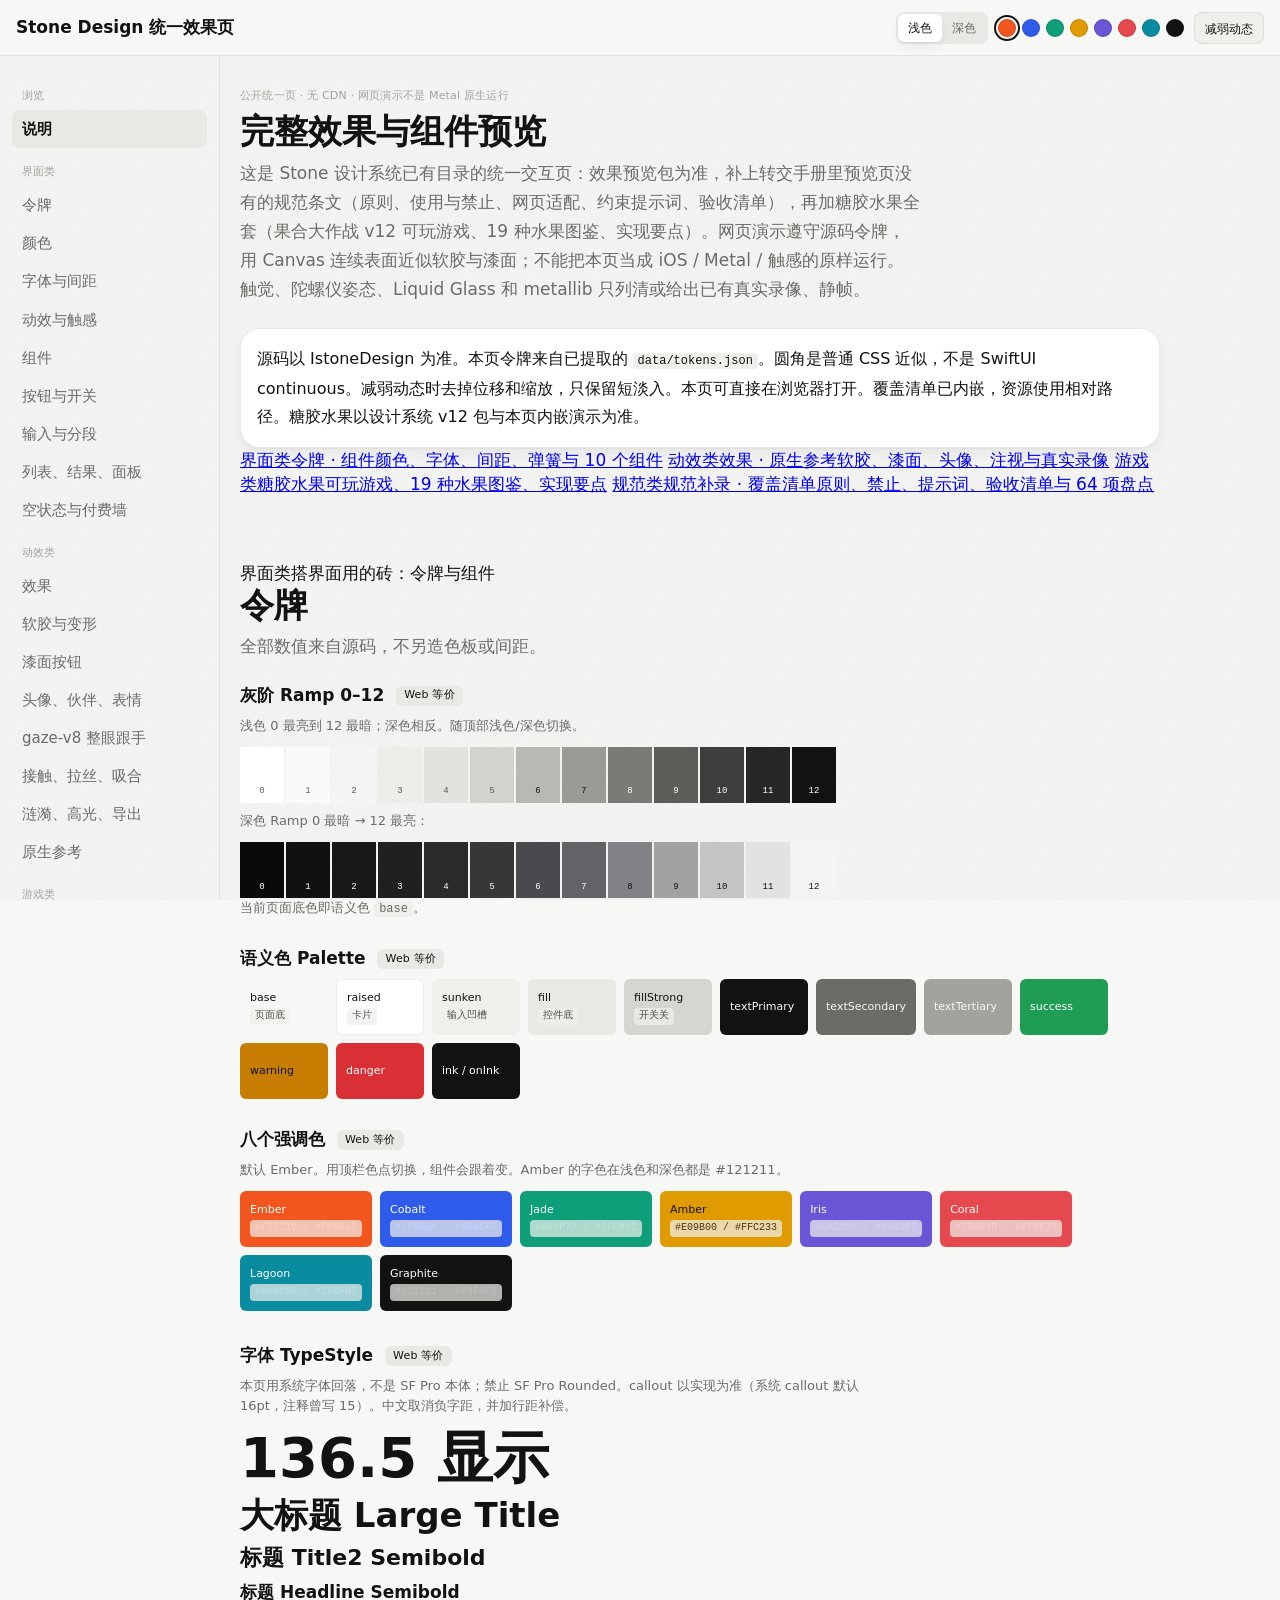
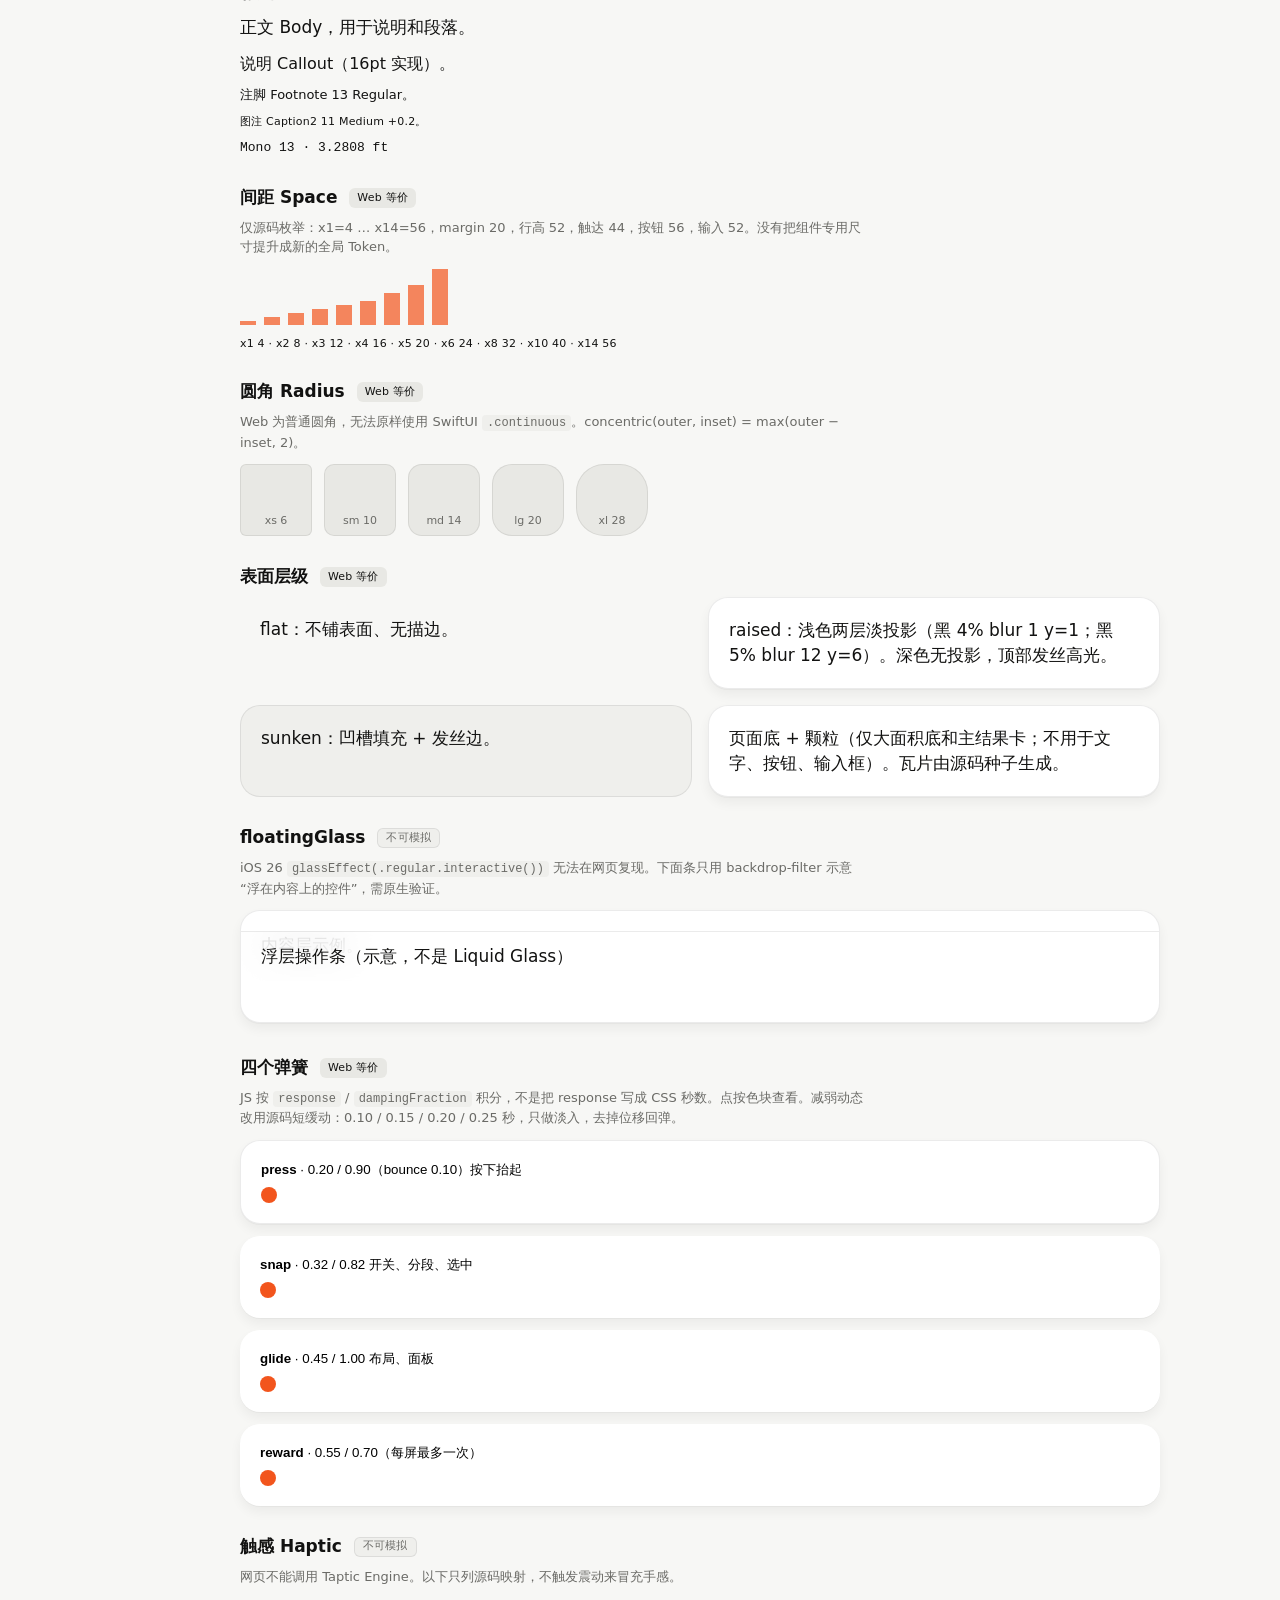
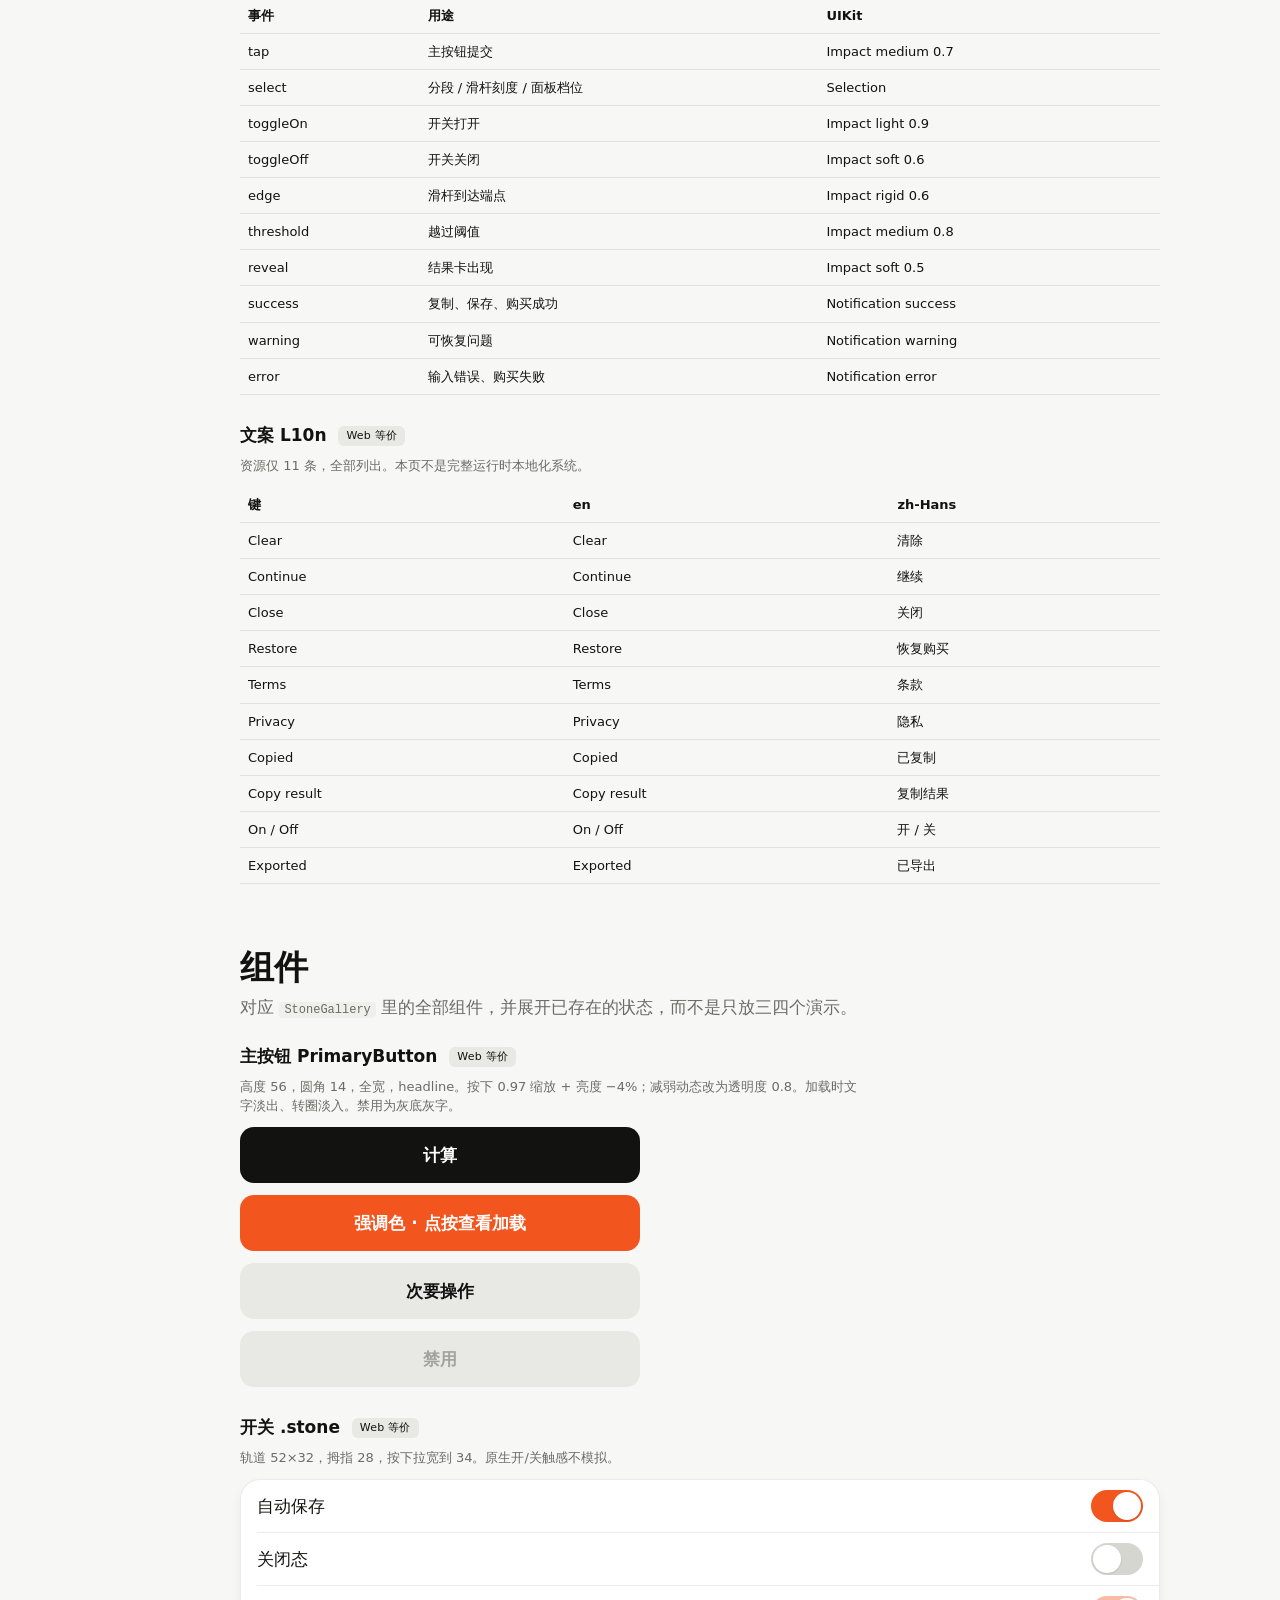
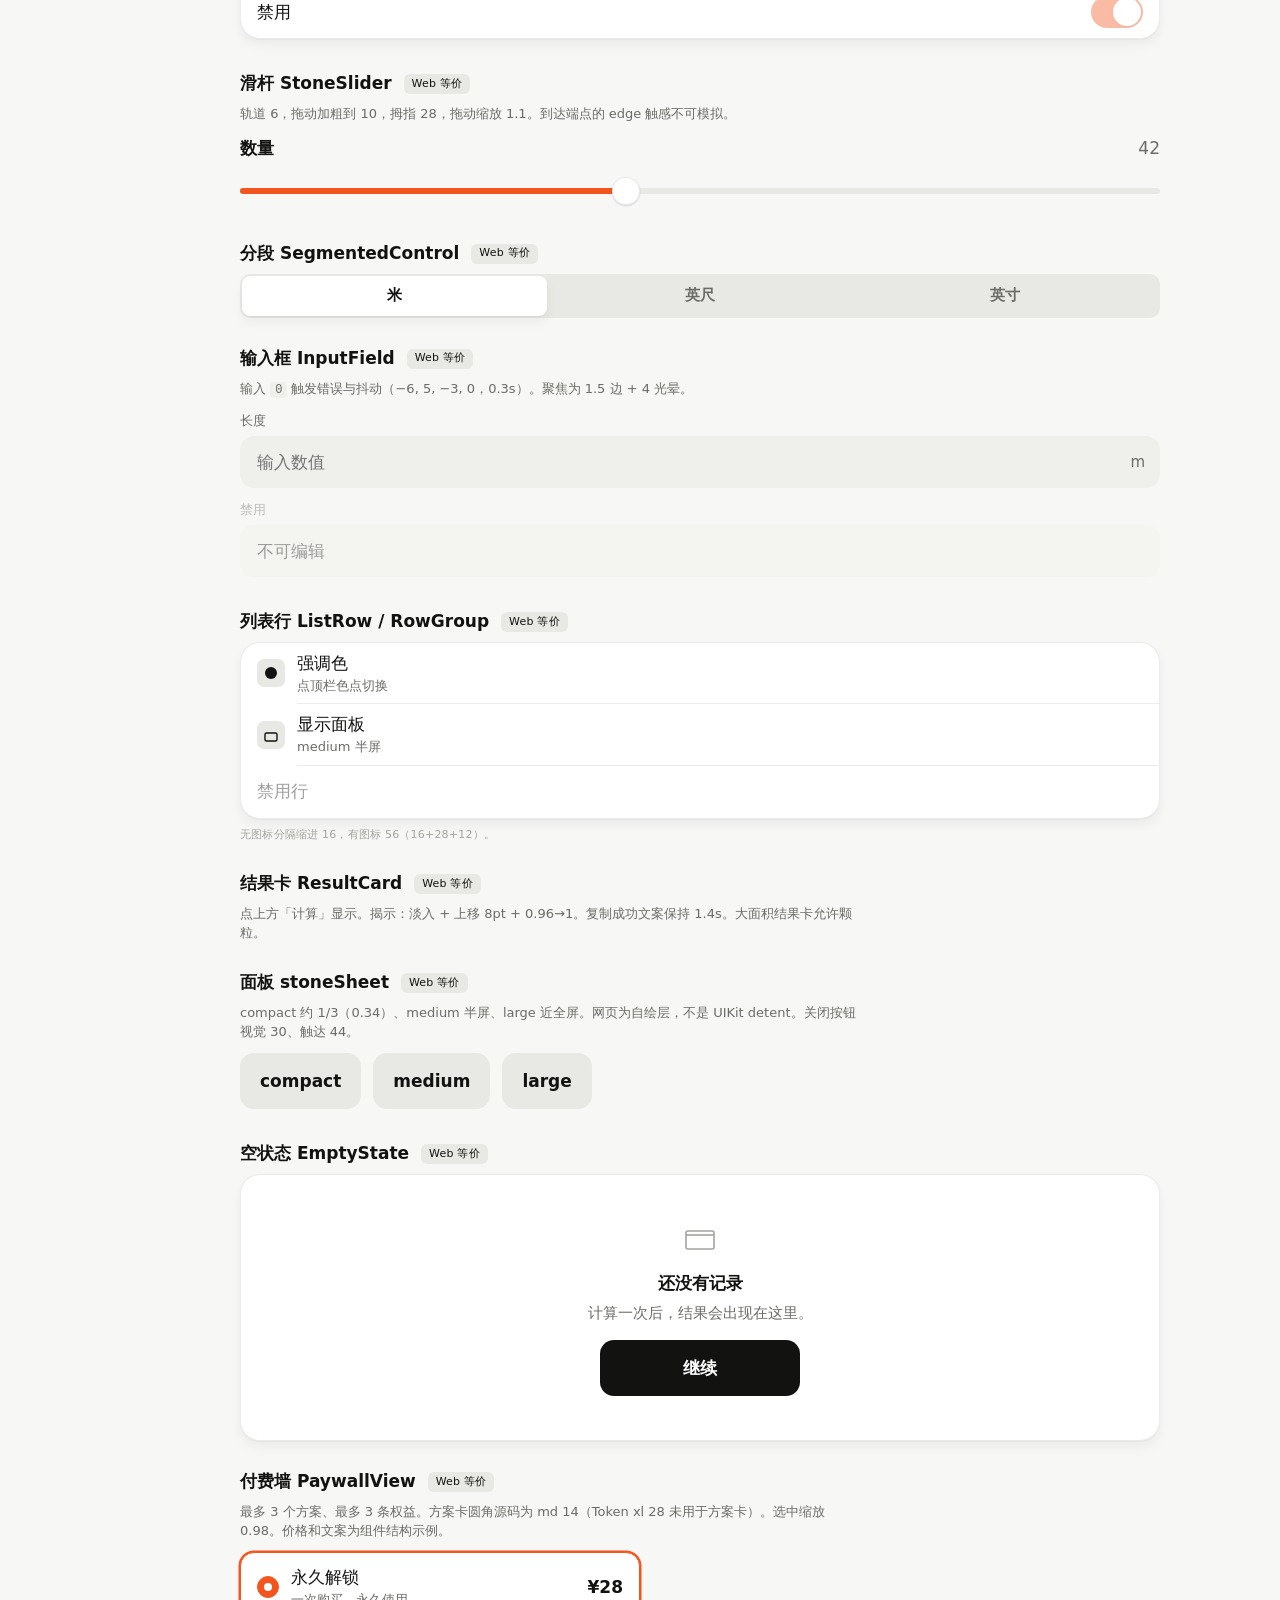
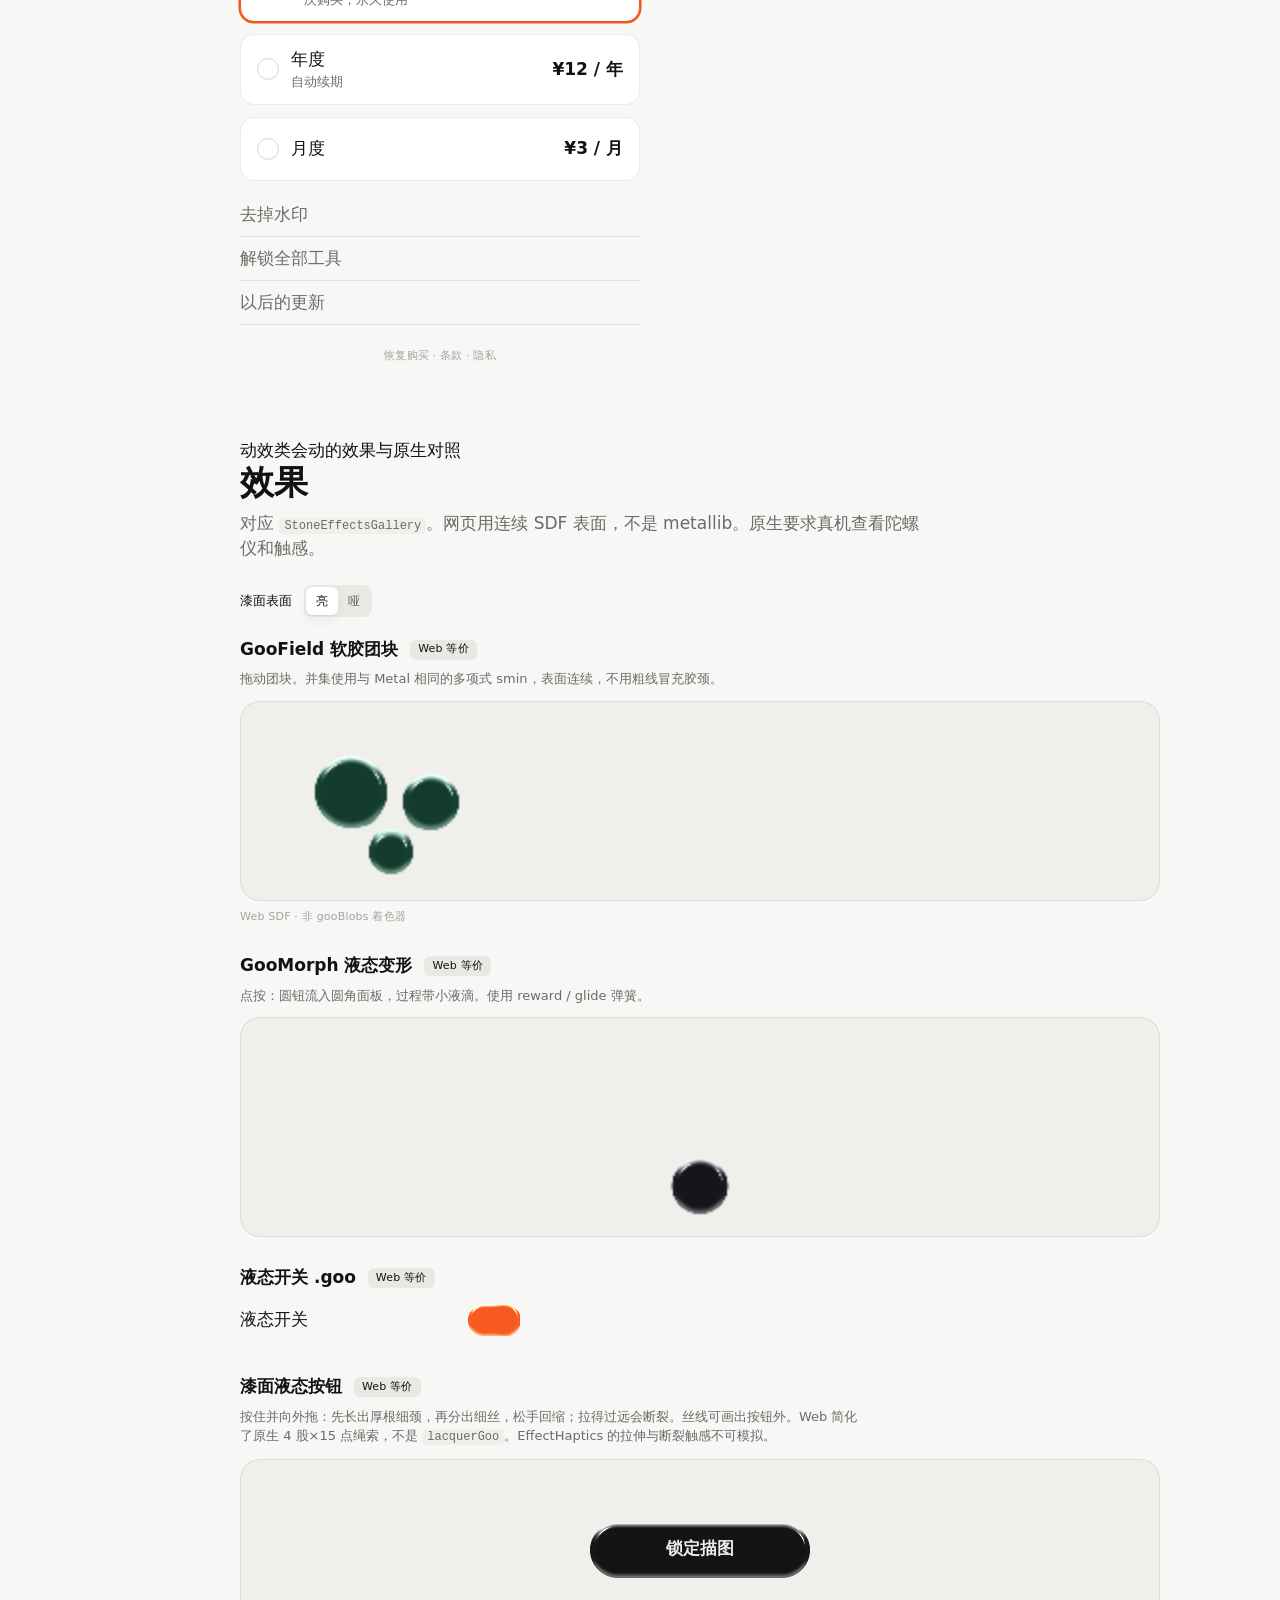
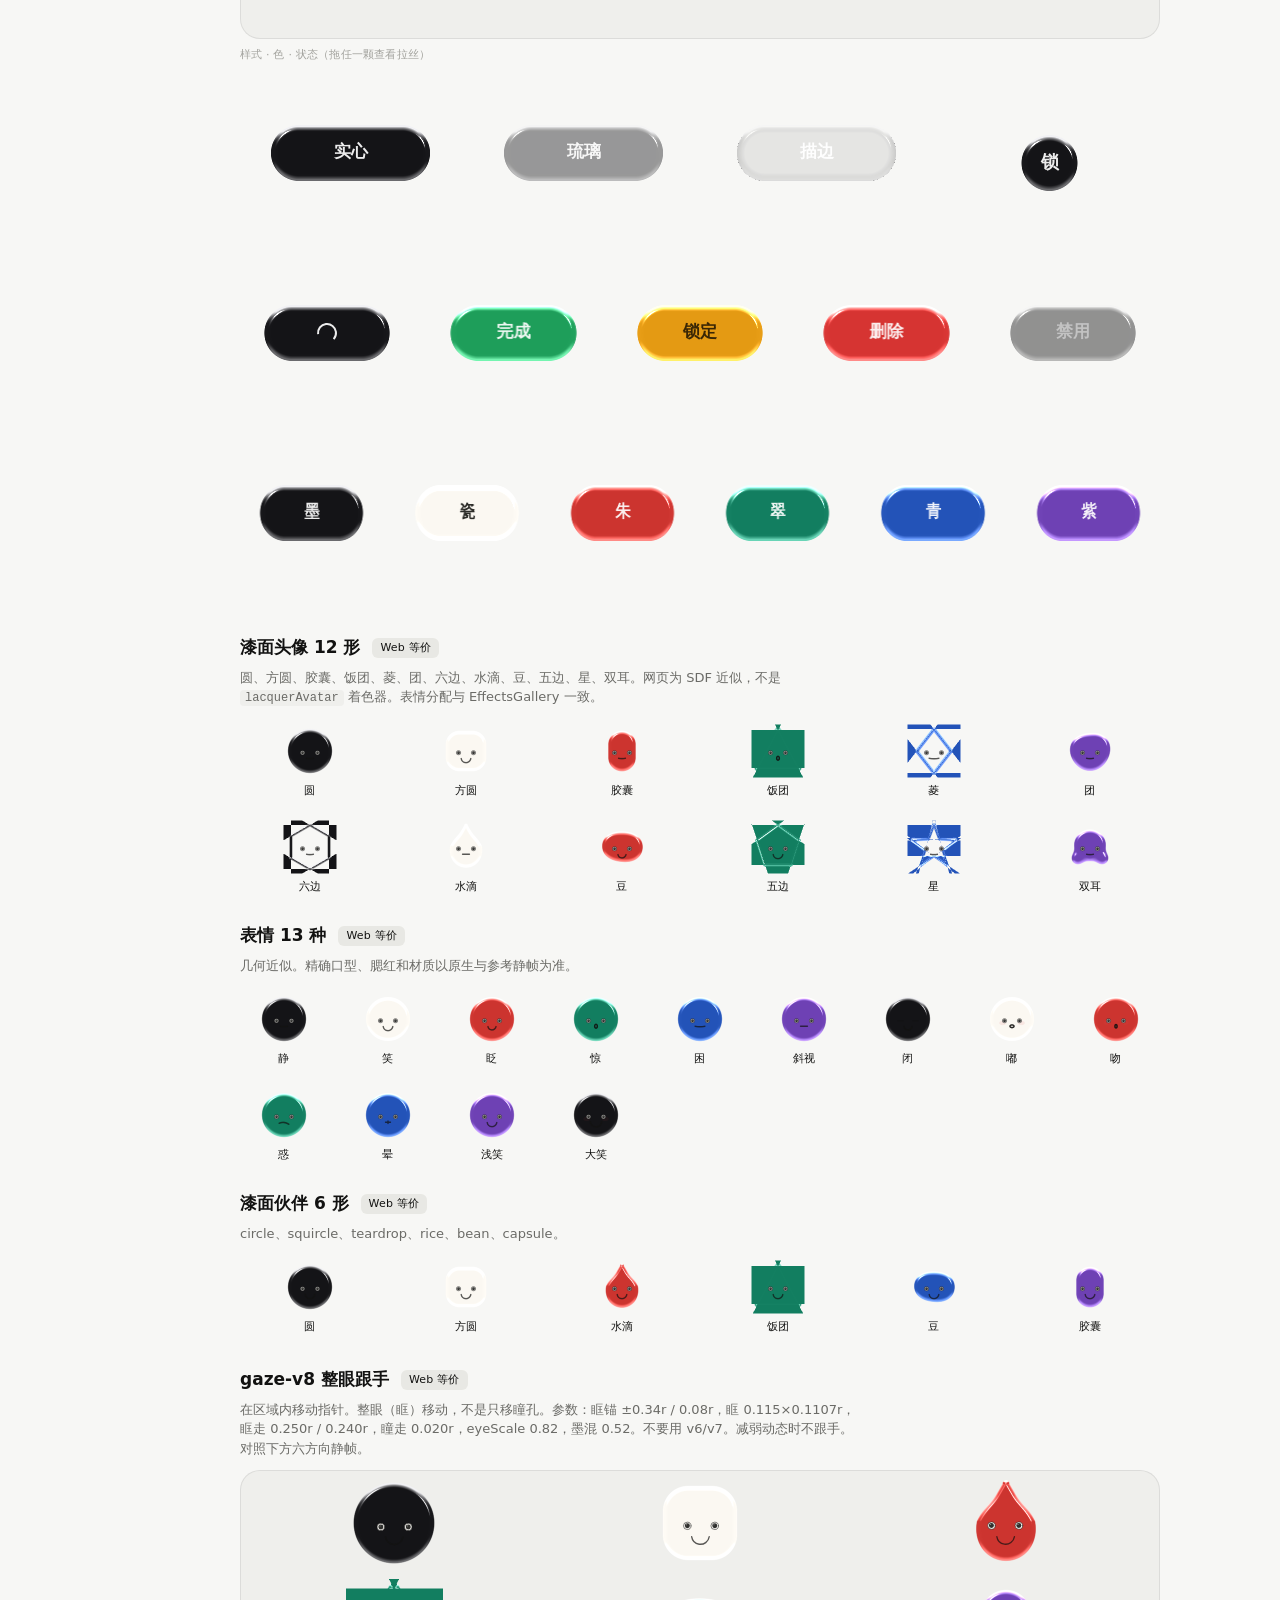
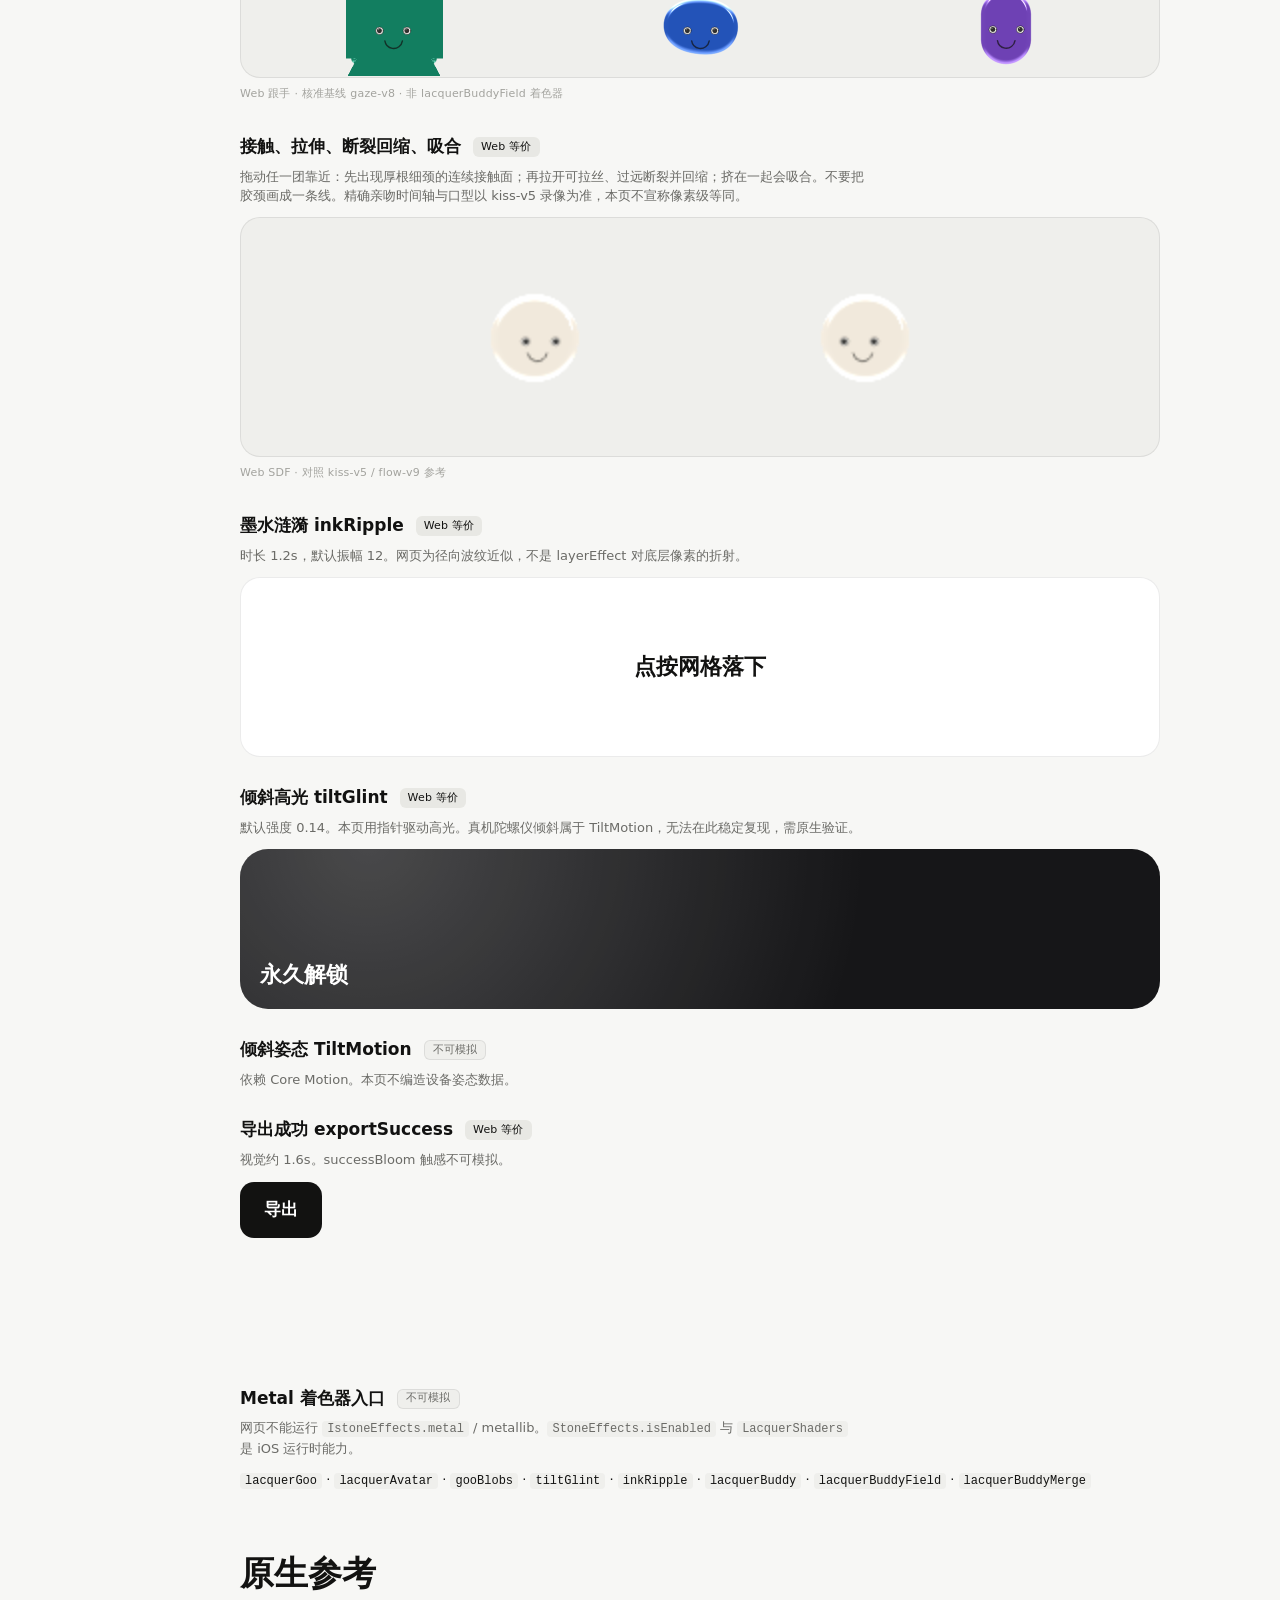
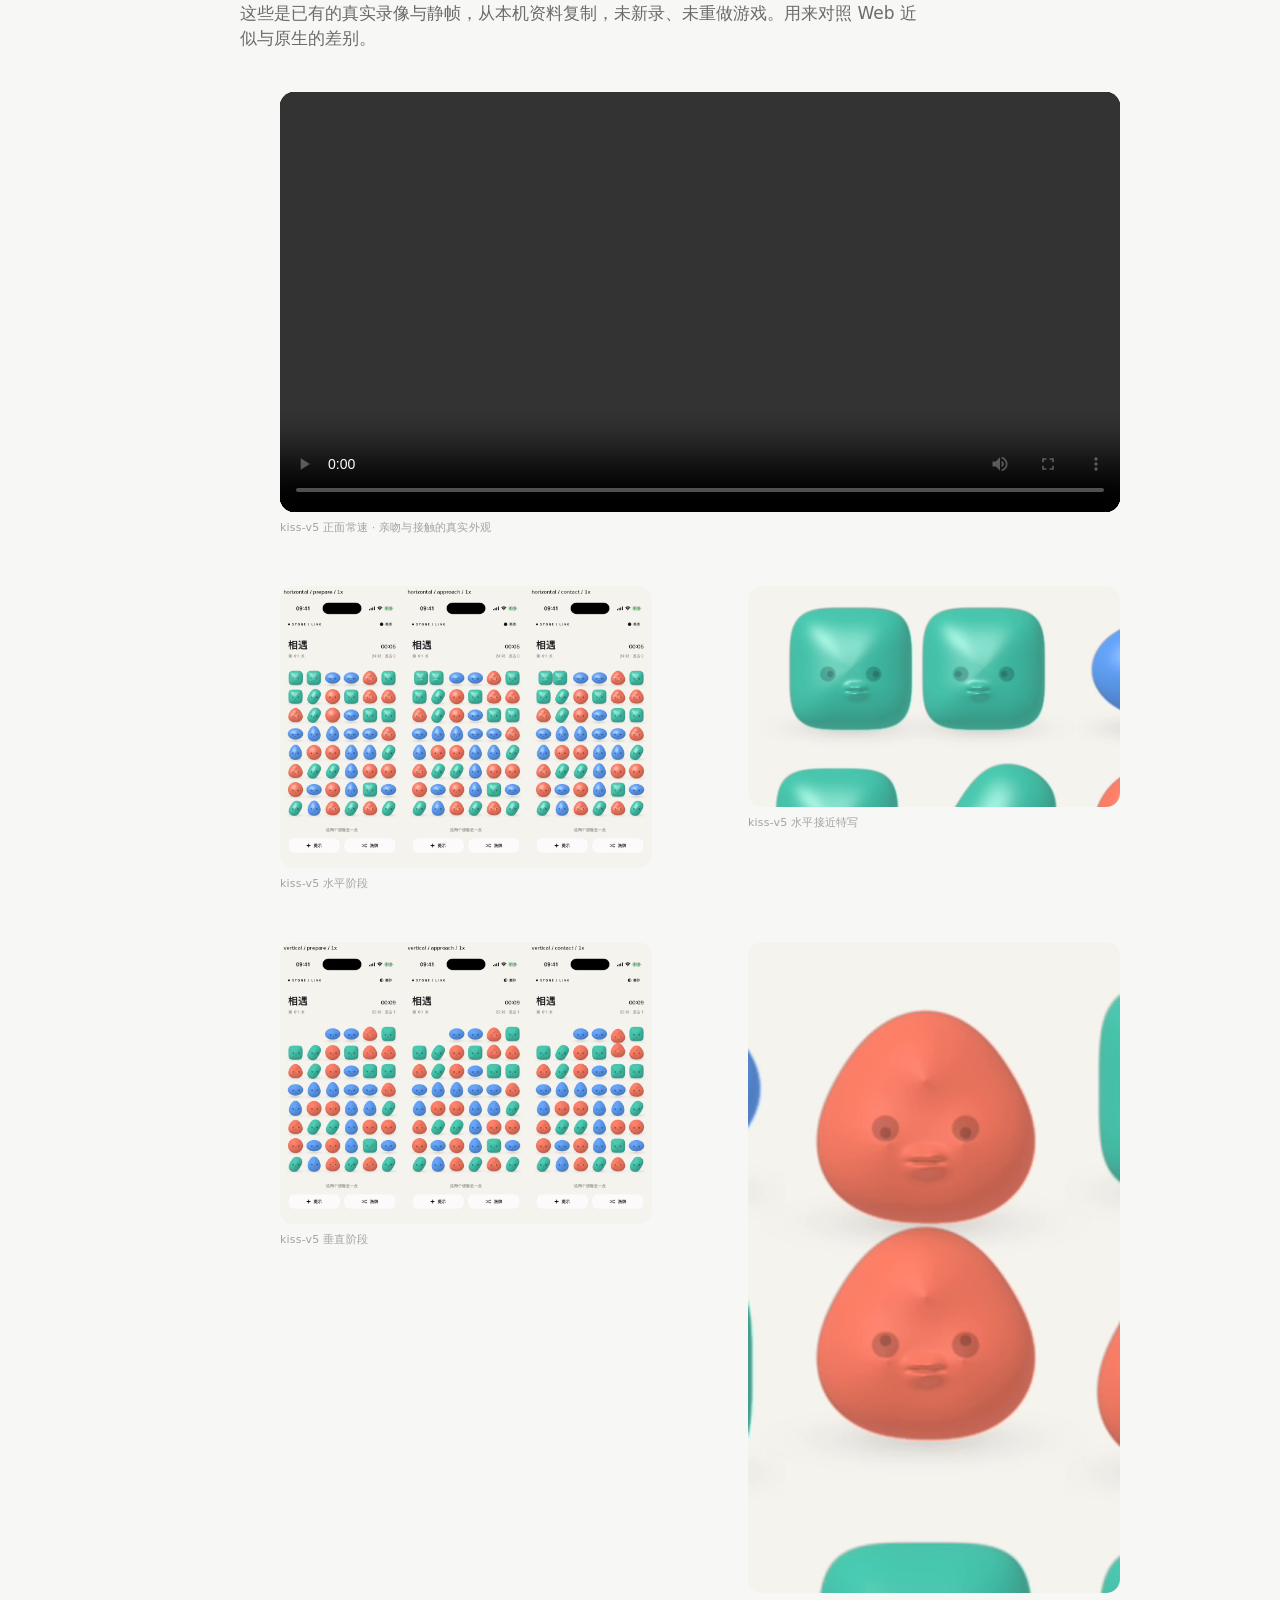
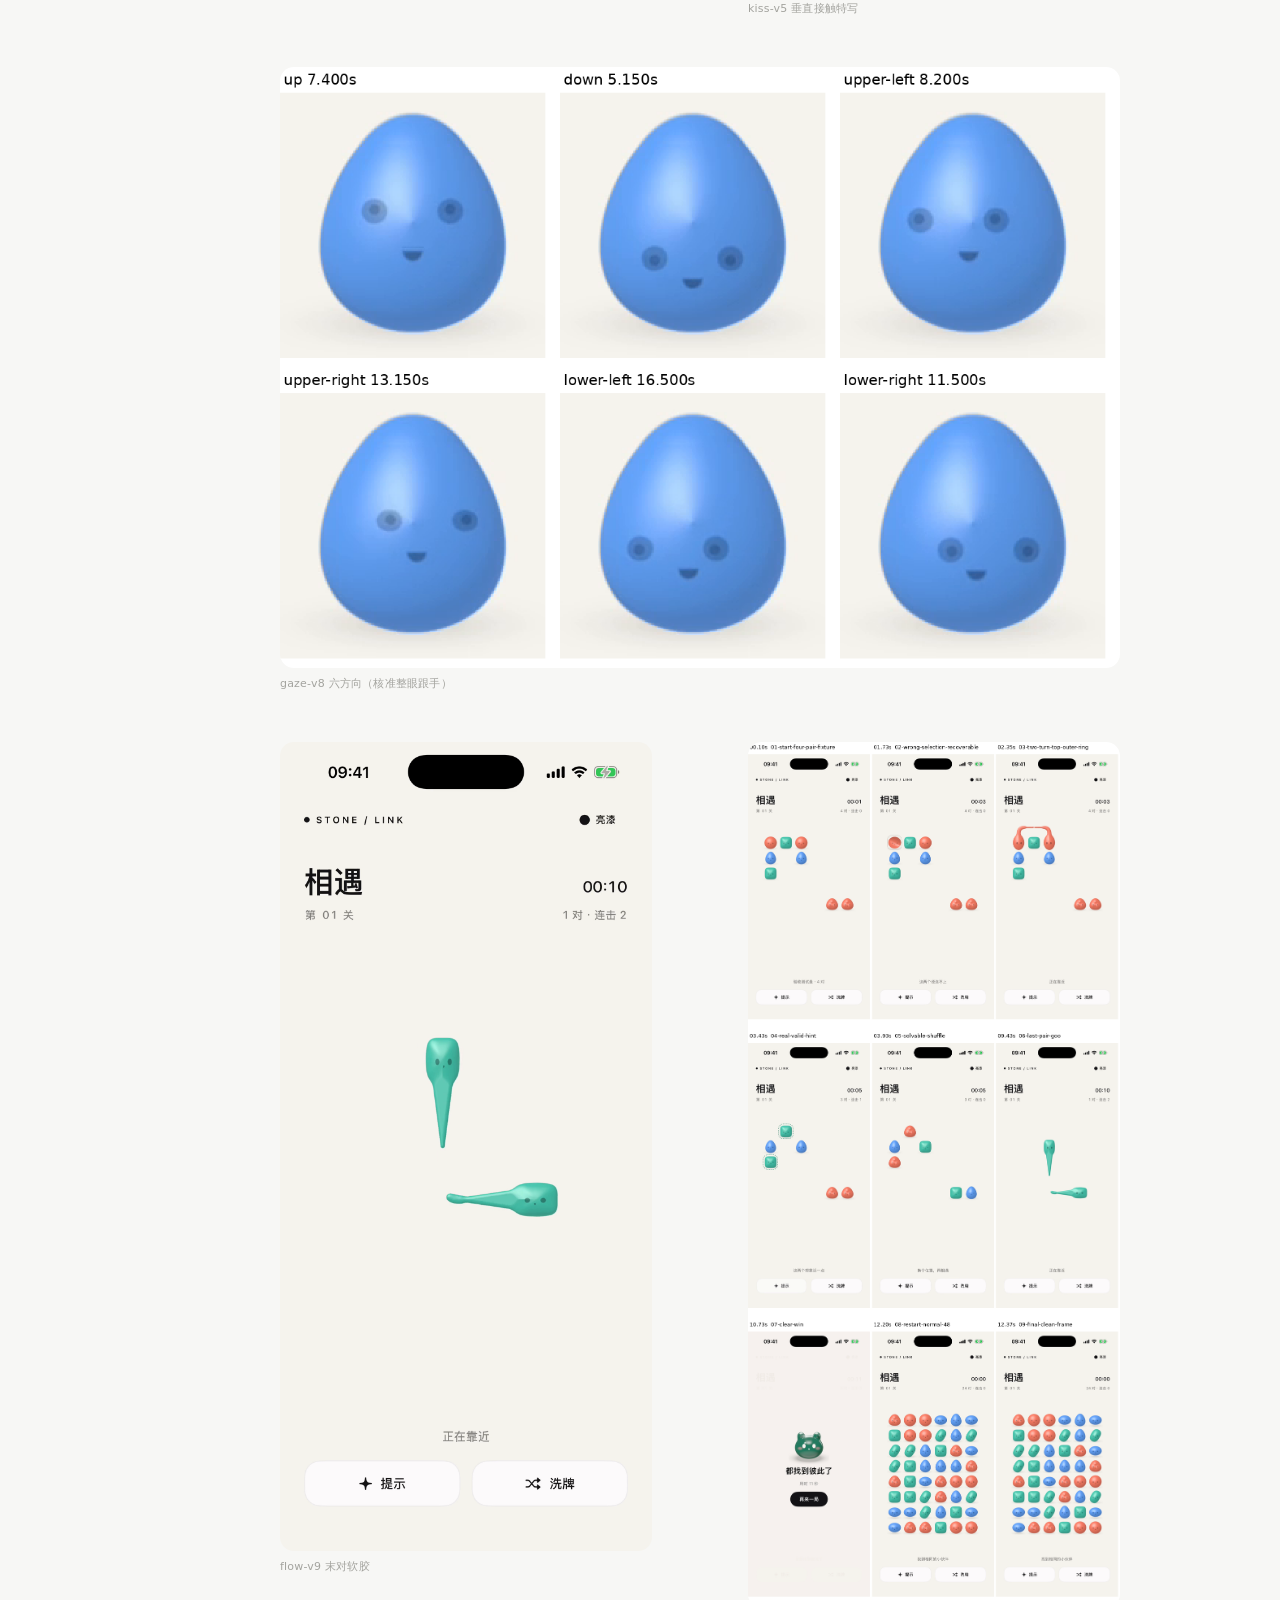
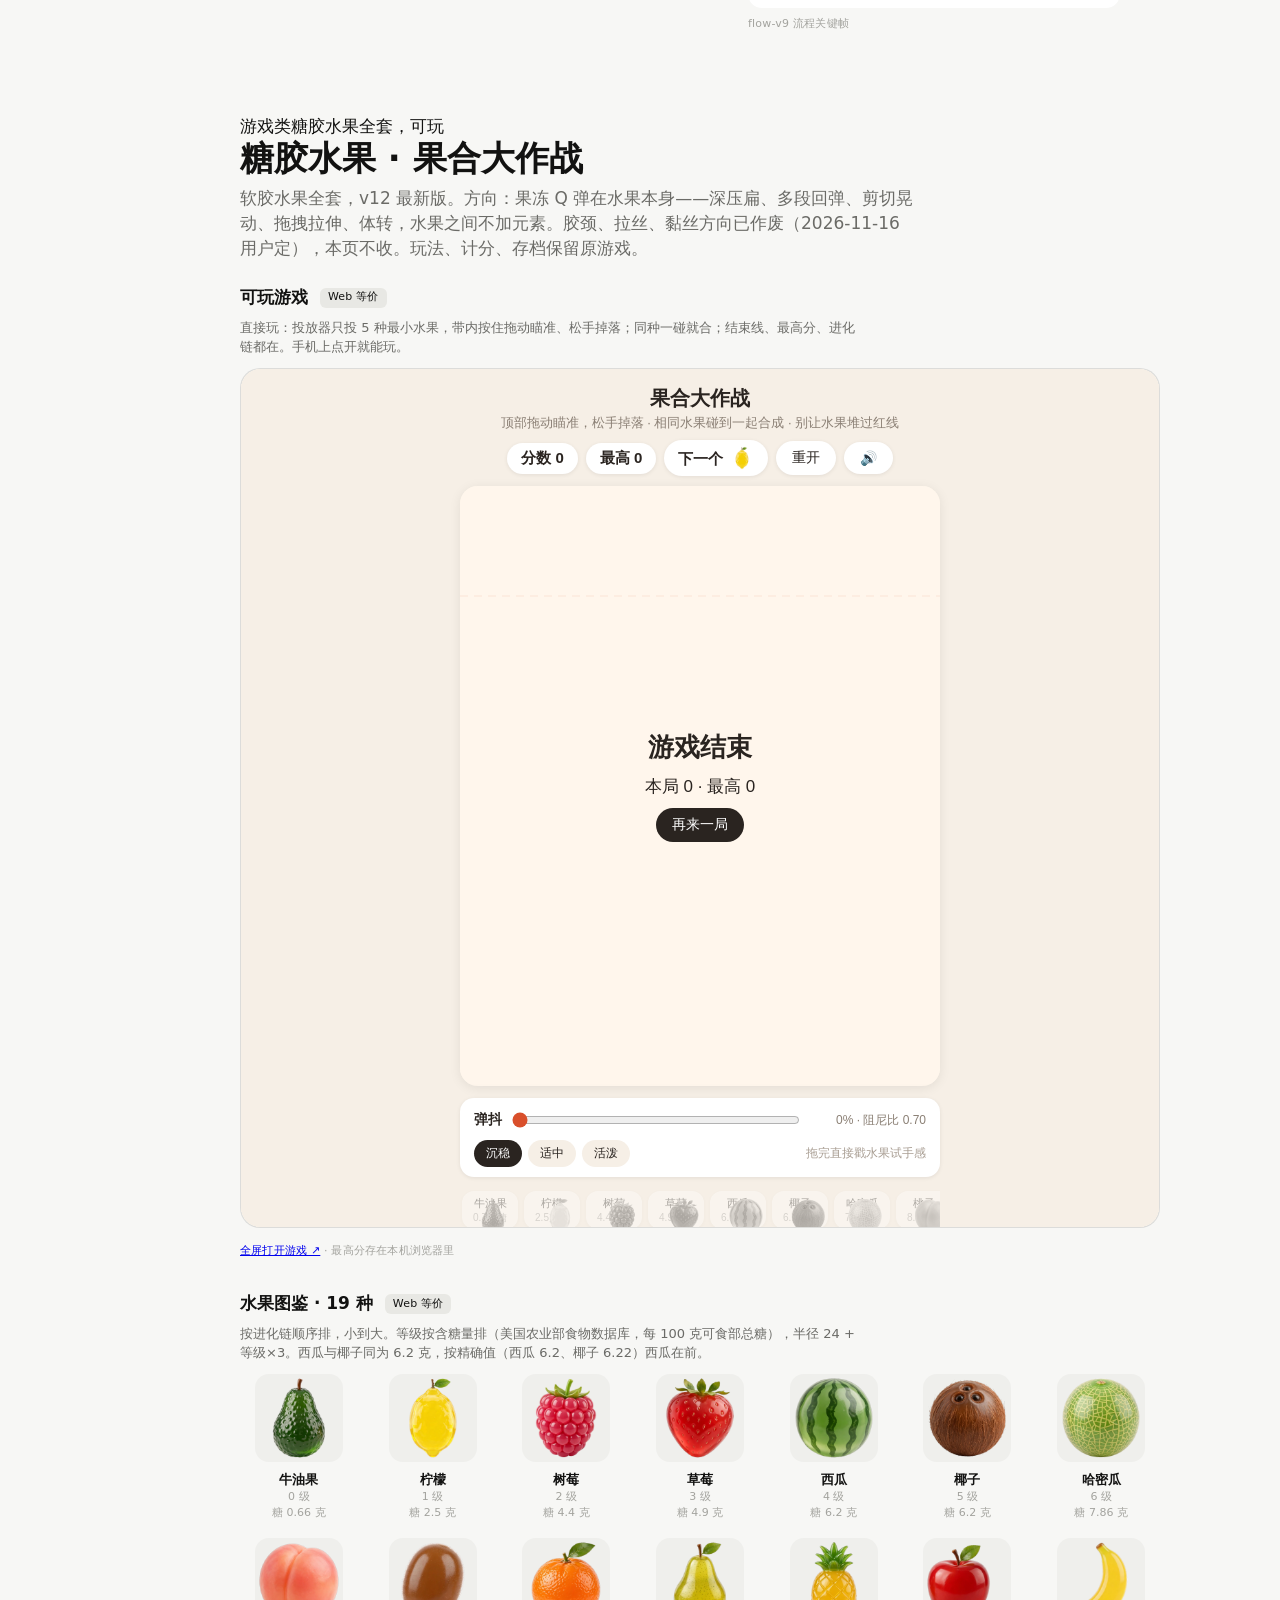
==== commit 90bbee27: "设计页按四类分组" ====
--- a/design/index.html
+++ b/design/index.html
@@ -29,39 +29,38 @@
       <nav class="nav" id="nav" aria-label="目录">
         <span class="nav-label">浏览</span>
         <a href="#overview">说明</a>
+        <span class="nav-label">界面类</span>
         <a href="#tokens">令牌</a>
+        <a class="nav-sub" href="#tokens-color">颜色</a>
+        <a class="nav-sub" href="#tokens-type">字体与间距</a>
+        <a class="nav-sub" href="#tokens-motion">动效与触感</a>
         <a href="#components">组件</a>
+        <a class="nav-sub" href="#comp-button">按钮与开关</a>
+        <a class="nav-sub" href="#comp-input">输入与分段</a>
+        <a class="nav-sub" href="#comp-list">列表、结果、面板</a>
+        <a class="nav-sub" href="#comp-paywall">空状态与付费墙</a>
+        <span class="nav-label">动效类</span>
         <a href="#effects">效果</a>
+        <a class="nav-sub" href="#fx-goo">软胶与变形</a>
+        <a class="nav-sub" href="#fx-lacquer">漆面按钮</a>
+        <a class="nav-sub" href="#fx-faces">头像、伙伴、表情</a>
+        <a class="nav-sub" href="#fx-gaze">gaze-v8 整眼跟手</a>
+        <a class="nav-sub" href="#fx-kiss">接触、拉丝、吸合</a>
+        <a class="nav-sub" href="#fx-shared">涟漪、高光、导出</a>
+        <a href="#reference">原生参考</a>
+        <span class="nav-label">游戏类</span>
         <a href="#fruit-goo">糖胶水果</a>
-        <a href="#reference">原生参考</a>
+        <a class="nav-sub" href="#fg-play">可玩游戏</a>
+        <a class="nav-sub" href="#fg-atlas">水果图鉴</a>
+        <a class="nav-sub" href="#fg-how">实现要点</a>
+        <span class="nav-label">规范类</span>
+        <a href="#spec">规范补录</a>
+        <a class="nav-sub" href="#principles">原则摘要</a>
+        <a class="nav-sub" href="#usage">使用与禁止</a>
+        <a class="nav-sub" href="#webmap">网页适配</a>
+        <a class="nav-sub" href="#prompt">约束提示词</a>
+        <a class="nav-sub" href="#checklist">验收清单</a>
         <a href="#coverage">覆盖清单</a>
-        <a href="#spec">规范补录</a>
-        <span class="nav-label">令牌</span>
-        <a href="#tokens-color">颜色</a>
-        <a href="#tokens-type">字体与间距</a>
-        <a href="#tokens-motion">动效与触感</a>
-        <span class="nav-label">组件</span>
-        <a href="#comp-button">按钮与开关</a>
-        <a href="#comp-input">输入与分段</a>
-        <a href="#comp-list">列表、结果、面板</a>
-        <a href="#comp-paywall">空状态与付费墙</a>
-        <span class="nav-label">效果</span>
-        <a href="#fx-goo">软胶与变形</a>
-        <a href="#fx-lacquer">漆面按钮</a>
-        <a href="#fx-faces">头像、伙伴、表情</a>
-        <a href="#fx-gaze">gaze-v8 整眼跟手</a>
-        <a href="#fx-kiss">接触、拉丝、吸合</a>
-        <a href="#fx-shared">涟漪、高光、导出</a>
-        <span class="nav-label">糖胶水果</span>
-        <a href="#fg-play">可玩游戏</a>
-        <a href="#fg-atlas">水果图鉴</a>
-        <a href="#fg-how">实现要点</a>
-        <span class="nav-label">规范补录</span>
-        <a href="#principles">原则摘要</a>
-        <a href="#usage">使用与禁止</a>
-        <a href="#webmap">网页适配</a>
-        <a href="#prompt">约束提示词</a>
-        <a href="#checklist">验收清单</a>
       </nav>
       <main class="main">
         <section class="section" id="overview">
@@ -71,8 +70,16 @@
           <div class="disclaimer t-callout cjk">
             源码以 IstoneDesign 为准。本页令牌来自已提取的 <code>data/tokens.json</code>。圆角是普通 CSS 近似，不是 SwiftUI continuous。减弱动态时去掉位移和缩放，只保留短淡入。本页可直接在浏览器打开。覆盖清单已内嵌，资源使用相对路径。糖胶水果以设计系统 v12 包与本页内嵌演示为准。
           </div>
+        <div class="cat-cards">
+          <a class="cat-card" href="#cat-ui"><span class="cat-card-name">界面类</span><span class="cat-card-desc">令牌 · 组件</span><span class="cat-card-note">颜色、字体、间距、弹簧与 10 个组件</span></a>
+          <a class="cat-card" href="#cat-fx"><span class="cat-card-name">动效类</span><span class="cat-card-desc">效果 · 原生参考</span><span class="cat-card-note">软胶、漆面、头像、注视与真实录像</span></a>
+          <a class="cat-card" href="#cat-game"><span class="cat-card-name">游戏类</span><span class="cat-card-desc">糖胶水果</span><span class="cat-card-note">可玩游戏、19 种水果图鉴、实现要点</span></a>
+          <a class="cat-card" href="#cat-spec"><span class="cat-card-name">规范类</span><span class="cat-card-desc">规范补录 · 覆盖清单</span><span class="cat-card-note">原则、禁止、提示词、验收清单与 64 项盘点</span></a>
+        </div>
+
         </section>
 
+        <div class="cat-band" id="cat-ui"><span class="cat-name">界面类</span><span class="cat-desc">搭界面用的砖：令牌与组件</span></div>
         <section class="section" id="tokens">
           <h2 class="t-large cjk">令牌</h2>
           <p class="lede cjk">全部数值来自源码，不另造色板或间距。</p>
@@ -413,6 +420,7 @@
           </div>
         </section>
 
+        <div class="cat-band" id="cat-fx"><span class="cat-name">动效类</span><span class="cat-desc">会动的效果与原生对照</span></div>
         <section class="section" id="effects">
           <h2 class="t-large cjk">效果</h2>
           <p class="lede cjk">对应 <code>StoneEffectsGallery</code>。网页用连续 SDF 表面，不是 metallib。原生要求真机查看陀螺仪和触感。</p>
@@ -528,61 +536,6 @@
             <h3 style="margin-top:28px">Metal 着色器入口 <span class="badge badge-cannot">不可模拟</span></h3>
             <p class="note">网页不能运行 <code>IstoneEffects.metal</code> / metallib。<code>StoneEffects.isEnabled</code> 与 <code>LacquerShaders</code> 是 iOS 运行时能力。</p>
             <p class="t-footnote"><code>lacquerGoo</code> · <code>lacquerAvatar</code> · <code>gooBlobs</code> · <code>tiltGlint</code> · <code>inkRipple</code> · <code>lacquerBuddy</code> · <code>lacquerBuddyField</code> · <code>lacquerBuddyMerge</code></p>
-          </div>
-        </section>
-
-        <section class="section" id="fruit-goo">
-          <h2 class="t-large cjk">糖胶水果 · 果合大作战</h2>
-          <p class="lede cjk">软胶水果全套，v12 最新版。方向：果冻 Q 弹在水果本身——深压扁、多段回弹、剪切晃动、拖拽拉伸、体转，水果之间不加元素。胶颈、拉丝、黏丝方向已作废（2026-11-16 用户定），本页不收。玩法、计分、存档保留原游戏。</p>
-
-          <div class="block" id="fg-play">
-            <h3>可玩游戏 <span class="badge badge-web">Web 等价</span></h3>
-            <p class="note">直接玩：投放器只投 5 种最小水果，带内按住拖动瞄准、松手掉落；同种一碰就合；结束线、最高分、进化链都在。手机上点开就能玩。</p>
-            <iframe class="game-frame" src="fruit-goo-playground.html" loading="lazy" title="果合大作战可玩演示"></iframe>
-            <p class="fx-caption"><a href="fruit-goo-playground.html" target="_blank" rel="noopener">全屏打开游戏 ↗</a> · 最高分存在本机浏览器里</p>
-          </div>
-
-          <div class="block" id="fg-atlas">
-            <h3>水果图鉴 · 19 种 <span class="badge badge-web">Web 等价</span></h3>
-            <p class="note">按进化链顺序排，小到大。等级按含糖量排（美国农业部食物数据库，每 100 克可食部总糖），半径 24 + 等级×3。西瓜与椰子同为 6.2 克，按精确值（西瓜 6.2、椰子 6.22）西瓜在前。</p>
-            <div class="fruit-grid">
-              <div class="fruit-cell"><img src="fruit-goo/avocado.png" alt="牛油果" loading="lazy"><span class="fname">牛油果</span><span class="flevel">0 级</span><span class="fsugar">糖 0.66 克</span></div>
-              <div class="fruit-cell"><img src="fruit-goo/lemon.png" alt="柠檬" loading="lazy"><span class="fname">柠檬</span><span class="flevel">1 级</span><span class="fsugar">糖 2.5 克</span></div>
-              <div class="fruit-cell"><img src="fruit-goo/raspberry.png" alt="树莓" loading="lazy"><span class="fname">树莓</span><span class="flevel">2 级</span><span class="fsugar">糖 4.4 克</span></div>
-              <div class="fruit-cell"><img src="fruit-goo/strawberry.png" alt="草莓" loading="lazy"><span class="fname">草莓</span><span class="flevel">3 级</span><span class="fsugar">糖 4.9 克</span></div>
-              <div class="fruit-cell"><img src="fruit-goo/watermelon.png" alt="西瓜" loading="lazy"><span class="fname">西瓜</span><span class="flevel">4 级</span><span class="fsugar">糖 6.2 克</span></div>
-              <div class="fruit-cell"><img src="fruit-goo/coconut.png" alt="椰子" loading="lazy"><span class="fname">椰子</span><span class="flevel">5 级</span><span class="fsugar">糖 6.2 克</span></div>
-              <div class="fruit-cell"><img src="fruit-goo/cantaloupe.png" alt="哈密瓜" loading="lazy"><span class="fname">哈密瓜</span><span class="flevel">6 级</span><span class="fsugar">糖 7.86 克</span></div>
-              <div class="fruit-cell"><img src="fruit-goo/peach.png" alt="桃子" loading="lazy"><span class="fname">桃子</span><span class="flevel">7 级</span><span class="fsugar">糖 8.4 克</span></div>
-              <div class="fruit-cell"><img src="fruit-goo/kiwi.png" alt="猕猴桃" loading="lazy"><span class="fname">猕猴桃</span><span class="flevel">8 级</span><span class="fsugar">糖 8.99 克</span></div>
-              <div class="fruit-cell"><img src="fruit-goo/orange.png" alt="橙子" loading="lazy"><span class="fname">橙子</span><span class="flevel">9 级</span><span class="fsugar">糖 9.4 克</span></div>
-              <div class="fruit-cell"><img src="fruit-goo/pear.png" alt="梨" loading="lazy"><span class="fname">梨</span><span class="flevel">10 级</span><span class="fsugar">糖 9.8 克</span></div>
-              <div class="fruit-cell"><img src="fruit-goo/pineapple.png" alt="菠萝" loading="lazy"><span class="fname">菠萝</span><span class="flevel">11 级</span><span class="fsugar">糖 9.9 克</span></div>
-              <div class="fruit-cell"><img src="fruit-goo/apple.png" alt="苹果" loading="lazy"><span class="fname">苹果</span><span class="flevel">12 级</span><span class="fsugar">糖 10.4 克</span></div>
-              <div class="fruit-cell"><img src="fruit-goo/banana.png" alt="香蕉" loading="lazy"><span class="fname">香蕉</span><span class="flevel">13 级</span><span class="fsugar">糖 12.23 克</span></div>
-              <div class="fruit-cell"><img src="fruit-goo/persimmon.png" alt="柿子" loading="lazy"><span class="fname">柿子</span><span class="flevel">14 级</span><span class="fsugar">糖 12.5 克</span></div>
-              <div class="fruit-cell"><img src="fruit-goo/cherry.png" alt="樱桃" loading="lazy"><span class="fname">樱桃</span><span class="flevel">15 级</span><span class="fsugar">糖 12.8 克</span></div>
-              <div class="fruit-cell"><img src="fruit-goo/mango.png" alt="芒果" loading="lazy"><span class="fname">芒果</span><span class="flevel">16 级</span><span class="fsugar">糖 13.66 克</span></div>
-              <div class="fruit-cell"><img src="fruit-goo/grape.png" alt="葡萄" loading="lazy"><span class="fname">葡萄</span><span class="flevel">17 级</span><span class="fsugar">糖 15.5 克</span></div>
-              <div class="fruit-cell"><img src="fruit-goo/fig.png" alt="无花果" loading="lazy"><span class="fname">无花果</span><span class="flevel">18 级 · 最大</span><span class="fsugar">糖 16.26 克</span></div>
-            </div>
-            <p class="fx-caption">带柄 12 种、无柄 7 种；带柄的柄叶是独立图，跟着果体弹抖。合成得分（目标等级+2）×10，双无花果消除 +350。</p>
-          </div>
-
-          <div class="block" id="fg-how">
-            <h3>实现要点 <span class="badge badge-web">Web 等价</span></h3>
-            <ul class="do-list">
-              <li><strong>软接触：</strong>地板与水果间用弹簧加阻尼（罚弹簧），穿透深度即物理压缩，视觉压扁 = 穿透 ÷ 半径；压扁在接触约 80 毫秒里逐渐形成，不是落地瞬间阶跃。</li>
-              <li><strong>接触锚定形变：</strong>形变网格锚在接触点，果底贴地、果心下沉；接触端压满、远端不动、中部鼓出；对称拉伸（拖拽、甩出、自由晃动）以果心为锚。</li>
-              <li><strong>体转（v12）：</strong>摩擦作用在接触点滑移速度上，既减滑移又生力矩。横着滑出去的落地后由滑转滚（v=ω·r 锁死），斜着撞上另一颗会翻个身，直着掉的不转。滚动阻力 6，约 1 秒停稳。抓着定住不转，甩出按抓点偏心带转。压扁轴是世界系的、体转是果子自己的，网格先转后压扁。</li>
-              <li><strong>一碰就合：</strong>同种重叠超过 0.01×小直径即合，不用等压深、不用按住半秒；0.28 秒交融动画（两颗向中点收缩淡出、新果弹出），像漆液交融相互吸收，不炸、无粒子。</li>
-              <li><strong>地板回弹 0.13：</strong>落地闷墩一下就停住；水果间回弹约 0.25，果堆少晃。</li>
-              <li><strong>柄叶弹簧：</strong>柄叶拆成独立图，弯曲网格跟果体弹抖；果子压在柄叶上时柄往受力侧弯、被压短，拿走弹回来。弹抖系数滑杆（0 最沉稳—1 最活泼），默认沉稳。</li>
-              <li><strong>防闪烁：</strong>压扁轴与锚点改目标加插值（不直接赋值）、压扁交接改插值、呼吸相位每颗出生时随机定死；余晃阶段三项跳变实测全是 0。</li>
-              <li><strong>性能：</strong>静止水果整图直绘不走网格，网格降格（果体 6×6、柄叶 3×6）；落稳后一帧绘制调用从几百次降到 9 次。</li>
-              <li><strong>FruitGooGame 完整游戏组件已进设计系统：</strong>投放、合成、计分、结束、最高分、进化链都在 Swift 包内。转交手册「游戏规则不进设计系统」一条，已于 2026-11-16 被用户决定推翻，设计系统是唯一沉淀地。</li>
-              <li><strong>验证：</strong>网页 harness 102 项全过（含 8 项转动回归）；Swift 测试 45 个。果体白线已修（逐格仿射第四角误差，自适应重叠盖住，像素验证过）。</li>
-            </ul>
           </div>
         </section>
 
@@ -624,25 +577,65 @@
             </figure>
           </div>
         </section>
-
-        <section class="section" id="coverage">
-          <h2 class="t-large cjk">覆盖清单</h2>
-          <p class="lede cjk">设计系统目录中已盘点的全部项。三类：Web 等价、原生参考、不可模拟。不把缺项说成已实现。</p>
-          <div id="coverage-stats" class="row" style="margin-bottom:16px"></div>
-          <div class="cov-filters seg-mini" role="group" aria-label="筛选">
-            <button type="button" data-cov-filter="all" aria-pressed="true">全部</button>
-            <button type="button" data-cov-filter="web">Web 等价</button>
-            <button type="button" data-cov-filter="native-ref">原生参考</button>
-            <button type="button" data-cov-filter="cannot">不可模拟</button>
-          </div>
-          <div class="surface" style="overflow:auto">
-            <table class="cov-table">
-              <thead><tr><th>项目</th><th>类型</th><th>来源</th><th>说明</th></tr></thead>
-              <tbody id="coverage-body"></tbody>
-            </table>
+        <div class="cat-band" id="cat-game"><span class="cat-name">游戏类</span><span class="cat-desc">糖胶水果全套，可玩</span></div>
+        <section class="section" id="fruit-goo">
+          <h2 class="t-large cjk">糖胶水果 · 果合大作战</h2>
+          <p class="lede cjk">软胶水果全套，v12 最新版。方向：果冻 Q 弹在水果本身——深压扁、多段回弹、剪切晃动、拖拽拉伸、体转，水果之间不加元素。胶颈、拉丝、黏丝方向已作废（2026-11-16 用户定），本页不收。玩法、计分、存档保留原游戏。</p>
+
+          <div class="block" id="fg-play">
+            <h3>可玩游戏 <span class="badge badge-web">Web 等价</span></h3>
+            <p class="note">直接玩：投放器只投 5 种最小水果，带内按住拖动瞄准、松手掉落；同种一碰就合；结束线、最高分、进化链都在。手机上点开就能玩。</p>
+            <iframe class="game-frame" src="fruit-goo-playground.html" loading="lazy" title="果合大作战可玩演示"></iframe>
+            <p class="fx-caption"><a href="fruit-goo-playground.html" target="_blank" rel="noopener">全屏打开游戏 ↗</a> · 最高分存在本机浏览器里</p>
+          </div>
+
+          <div class="block" id="fg-atlas">
+            <h3>水果图鉴 · 19 种 <span class="badge badge-web">Web 等价</span></h3>
+            <p class="note">按进化链顺序排，小到大。等级按含糖量排（美国农业部食物数据库，每 100 克可食部总糖），半径 24 + 等级×3。西瓜与椰子同为 6.2 克，按精确值（西瓜 6.2、椰子 6.22）西瓜在前。</p>
+            <div class="fruit-grid">
+              <div class="fruit-cell"><img src="fruit-goo/avocado.png" alt="牛油果" loading="lazy"><span class="fname">牛油果</span><span class="flevel">0 级</span><span class="fsugar">糖 0.66 克</span></div>
+              <div class="fruit-cell"><img src="fruit-goo/lemon.png" alt="柠檬" loading="lazy"><span class="fname">柠檬</span><span class="flevel">1 级</span><span class="fsugar">糖 2.5 克</span></div>
+              <div class="fruit-cell"><img src="fruit-goo/raspberry.png" alt="树莓" loading="lazy"><span class="fname">树莓</span><span class="flevel">2 级</span><span class="fsugar">糖 4.4 克</span></div>
+              <div class="fruit-cell"><img src="fruit-goo/strawberry.png" alt="草莓" loading="lazy"><span class="fname">草莓</span><span class="flevel">3 级</span><span class="fsugar">糖 4.9 克</span></div>
+              <div class="fruit-cell"><img src="fruit-goo/watermelon.png" alt="西瓜" loading="lazy"><span class="fname">西瓜</span><span class="flevel">4 级</span><span class="fsugar">糖 6.2 克</span></div>
+              <div class="fruit-cell"><img src="fruit-goo/coconut.png" alt="椰子" loading="lazy"><span class="fname">椰子</span><span class="flevel">5 级</span><span class="fsugar">糖 6.2 克</span></div>
+              <div class="fruit-cell"><img src="fruit-goo/cantaloupe.png" alt="哈密瓜" loading="lazy"><span class="fname">哈密瓜</span><span class="flevel">6 级</span><span class="fsugar">糖 7.86 克</span></div>
+              <div class="fruit-cell"><img src="fruit-goo/peach.png" alt="桃子" loading="lazy"><span class="fname">桃子</span><span class="flevel">7 级</span><span class="fsugar">糖 8.4 克</span></div>
+              <div class="fruit-cell"><img src="fruit-goo/kiwi.png" alt="猕猴桃" loading="lazy"><span class="fname">猕猴桃</span><span class="flevel">8 级</span><span class="fsugar">糖 8.99 克</span></div>
+              <div class="fruit-cell"><img src="fruit-goo/orange.png" alt="橙子" loading="lazy"><span class="fname">橙子</span><span class="flevel">9 级</span><span class="fsugar">糖 9.4 克</span></div>
+              <div class="fruit-cell"><img src="fruit-goo/pear.png" alt="梨" loading="lazy"><span class="fname">梨</span><span class="flevel">10 级</span><span class="fsugar">糖 9.8 克</span></div>
+              <div class="fruit-cell"><img src="fruit-goo/pineapple.png" alt="菠萝" loading="lazy"><span class="fname">菠萝</span><span class="flevel">11 级</span><span class="fsugar">糖 9.9 克</span></div>
+              <div class="fruit-cell"><img src="fruit-goo/apple.png" alt="苹果" loading="lazy"><span class="fname">苹果</span><span class="flevel">12 级</span><span class="fsugar">糖 10.4 克</span></div>
+              <div class="fruit-cell"><img src="fruit-goo/banana.png" alt="香蕉" loading="lazy"><span class="fname">香蕉</span><span class="flevel">13 级</span><span class="fsugar">糖 12.23 克</span></div>
+              <div class="fruit-cell"><img src="fruit-goo/persimmon.png" alt="柿子" loading="lazy"><span class="fname">柿子</span><span class="flevel">14 级</span><span class="fsugar">糖 12.5 克</span></div>
+              <div class="fruit-cell"><img src="fruit-goo/cherry.png" alt="樱桃" loading="lazy"><span class="fname">樱桃</span><span class="flevel">15 级</span><span class="fsugar">糖 12.8 克</span></div>
+              <div class="fruit-cell"><img src="fruit-goo/mango.png" alt="芒果" loading="lazy"><span class="fname">芒果</span><span class="flevel">16 级</span><span class="fsugar">糖 13.66 克</span></div>
+              <div class="fruit-cell"><img src="fruit-goo/grape.png" alt="葡萄" loading="lazy"><span class="fname">葡萄</span><span class="flevel">17 级</span><span class="fsugar">糖 15.5 克</span></div>
+              <div class="fruit-cell"><img src="fruit-goo/fig.png" alt="无花果" loading="lazy"><span class="fname">无花果</span><span class="flevel">18 级 · 最大</span><span class="fsugar">糖 16.26 克</span></div>
+            </div>
+            <p class="fx-caption">带柄 12 种、无柄 7 种；带柄的柄叶是独立图，跟着果体弹抖。合成得分（目标等级+2）×10，双无花果消除 +350。</p>
+          </div>
+
+          <div class="block" id="fg-how">
+            <h3>实现要点 <span class="badge badge-web">Web 等价</span></h3>
+            <ul class="do-list">
+              <li><strong>软接触：</strong>地板与水果间用弹簧加阻尼（罚弹簧），穿透深度即物理压缩，视觉压扁 = 穿透 ÷ 半径；压扁在接触约 80 毫秒里逐渐形成，不是落地瞬间阶跃。</li>
+              <li><strong>接触锚定形变：</strong>形变网格锚在接触点，果底贴地、果心下沉；接触端压满、远端不动、中部鼓出；对称拉伸（拖拽、甩出、自由晃动）以果心为锚。</li>
+              <li><strong>体转（v12）：</strong>摩擦作用在接触点滑移速度上，既减滑移又生力矩。横着滑出去的落地后由滑转滚（v=ω·r 锁死），斜着撞上另一颗会翻个身，直着掉的不转。滚动阻力 6，约 1 秒停稳。抓着定住不转，甩出按抓点偏心带转。压扁轴是世界系的、体转是果子自己的，网格先转后压扁。</li>
+              <li><strong>一碰就合：</strong>同种重叠超过 0.01×小直径即合，不用等压深、不用按住半秒；0.28 秒交融动画（两颗向中点收缩淡出、新果弹出），像漆液交融相互吸收，不炸、无粒子。</li>
+              <li><strong>地板回弹 0.13：</strong>落地闷墩一下就停住；水果间回弹约 0.25，果堆少晃。</li>
+              <li><strong>柄叶弹簧：</strong>柄叶拆成独立图，弯曲网格跟果体弹抖；果子压在柄叶上时柄往受力侧弯、被压短，拿走弹回来。弹抖系数滑杆（0 最沉稳—1 最活泼），默认沉稳。</li>
+              <li><strong>防闪烁：</strong>压扁轴与锚点改目标加插值（不直接赋值）、压扁交接改插值、呼吸相位每颗出生时随机定死；余晃阶段三项跳变实测全是 0。</li>
+              <li><strong>性能：</strong>静止水果整图直绘不走网格，网格降格（果体 6×6、柄叶 3×6）；落稳后一帧绘制调用从几百次降到 9 次。</li>
+              <li><strong>FruitGooGame 完整游戏组件已进设计系统：</strong>投放、合成、计分、结束、最高分、进化链都在 Swift 包内。转交手册「游戏规则不进设计系统」一条，已于 2026-11-16 被用户决定推翻，设计系统是唯一沉淀地。</li>
+              <li><strong>验证：</strong>网页 harness 102 项全过（含 8 项转动回归）；Swift 测试 45 个。果体白线已修（逐格仿射第四角误差，自适应重叠盖住，像素验证过）。</li>
+            </ul>
           </div>
         </section>
 
+
+
+        <div class="cat-band" id="cat-spec"><span class="cat-name">规范类</span><span class="cat-desc">条文、提示词与覆盖盘点</span></div>
         <section class="section" id="spec">
           <h2 class="t-large cjk">规范补录</h2>
           <p class="lede cjk">转交手册（STONE_AI_HANDOFF.md）里预览页没有的条文，照录进来。数值以 IstoneDesign Token 源码为准。</p>
@@ -784,6 +777,23 @@
           </div>
         </section>
 
+        <section class="section" id="coverage">
+          <h2 class="t-large cjk">覆盖清单</h2>
+          <p class="lede cjk">设计系统目录中已盘点的全部项。三类：Web 等价、原生参考、不可模拟。不把缺项说成已实现。</p>
+          <div id="coverage-stats" class="row" style="margin-bottom:16px"></div>
+          <div class="cov-filters seg-mini" role="group" aria-label="筛选">
+            <button type="button" data-cov-filter="all" aria-pressed="true">全部</button>
+            <button type="button" data-cov-filter="web">Web 等价</button>
+            <button type="button" data-cov-filter="native-ref">原生参考</button>
+            <button type="button" data-cov-filter="cannot">不可模拟</button>
+          </div>
+          <div class="surface" style="overflow:auto">
+            <table class="cov-table">
+              <thead><tr><th>项目</th><th>类型</th><th>来源</th><th>说明</th></tr></thead>
+              <tbody id="coverage-body"></tbody>
+            </table>
+          </div>
+        </section>
         <p class="t-caption" style="color:var(--c-text-3)">Stone Design 统一效果页 · 网页演示不是 Metal / SwiftUI 原生运行</p>
       </main>
     </div>
--- a/design/css/stone.css
+++ b/design/css/stone.css
@@ -0,0 +1,639 @@
+/* Stone Design 离线预览。令牌来自 IstoneDesign 源码 / tokens.json，不发明新值。 */
+:root {
+  --space-1: 4px;
+  --space-2: 8px;
+  --space-3: 12px;
+  --space-4: 16px;
+  --space-5: 20px;
+  --space-6: 24px;
+  --space-8: 32px;
+  --space-10: 40px;
+  --space-14: 56px;
+  --margin: 20px;
+  --row-h: 52px;
+  --hit: 44px;
+  --btn-h: 56px;
+  --field-h: 52px;
+  --radius-xs: 6px;
+  --radius-sm: 10px;
+  --radius-md: 14px;
+  --radius-lg: 20px;
+  --radius-xl: 28px;
+  --hairline: 1px;
+  --font-ui: -apple-system, BlinkMacSystemFont, "SF Pro Text", "SF Pro Display",
+    "PingFang SC", "Hiragino Sans GB", "Noto Sans SC", "Source Han Sans SC",
+    system-ui, sans-serif;
+  --font-mono: "SF Mono", ui-monospace, Menlo, Consolas, monospace;
+  --nav-w: 220px;
+  --header-h: 56px;
+  --content-max: 920px;
+}
+
+html[data-theme="light"] {
+  color-scheme: light;
+  --c-base: #f7f7f5;
+  --c-raised: #ffffff;
+  --c-sunken: #efefec;
+  --c-fill: #e8e8e4;
+  --c-fill-strong: #d6d6d1;
+  --c-hairline: rgba(0, 0, 0, 0.08);
+  --c-line-strong: rgba(0, 0, 0, 0.16);
+  --c-text: #121211;
+  --c-text-2: #6b6b67;
+  --c-text-3: #a3a39e;
+  --c-ink: #121211;
+  --c-on-ink: #ffffff;
+  --c-success: #1f9d55;
+  --c-warning: #c77c02;
+  --c-danger: #d93036;
+  --c-thumb: #ffffff;
+  --grain-blend: multiply;
+  --grain-opacity: 0.04;
+  --raised-shadow: 0 1px 1px rgba(0, 0, 0, 0.04), 0 6px 12px rgba(0, 0, 0, 0.05);
+  --sheet-scrim: rgba(18, 18, 17, 0.36);
+  --code-bg: #efefec;
+}
+
+html[data-theme="dark"] {
+  color-scheme: dark;
+  --c-base: #0a0a0b;
+  --c-raised: #161618;
+  --c-sunken: #1c1c1f;
+  --c-fill: #252528;
+  --c-fill-strong: #3a3a3e;
+  --c-hairline: rgba(255, 255, 255, 0.1);
+  --c-line-strong: rgba(255, 255, 255, 0.2);
+  --c-text: #f4f4f2;
+  --c-text-2: #9c9c9f;
+  --c-text-3: #5e5e62;
+  --c-ink: #f4f4f2;
+  --c-on-ink: #0a0a0b;
+  --c-success: #3dd68c;
+  --c-warning: #f5b83d;
+  --c-danger: #ff5c61;
+  --c-thumb: #ffffff;
+  --grain-blend: screen;
+  --grain-opacity: 0.035;
+  --raised-shadow: none;
+  --sheet-scrim: rgba(0, 0, 0, 0.56);
+  --code-bg: #1c1c1f;
+}
+
+/* 八个强调色：浅 / 深 与 on 字色 */
+html[data-accent="ember"] { --accent-l: #f2551d; --accent-d: #ff6b35; --on-accent: #ffffff; }
+html[data-accent="cobalt"] { --accent-l: #2f5bea; --accent-d: #6b8cff; --on-accent: #ffffff; }
+html[data-accent="jade"] { --accent-l: #0e9f7a; --accent-d: #2fcb9c; --on-accent: #ffffff; }
+html[data-accent="amber"] { --accent-l: #e09b00; --accent-d: #ffc233; --on-accent: #121211; }
+html[data-accent="iris"] { --accent-l: #6a55d6; --accent-d: #9583f5; --on-accent: #ffffff; }
+html[data-accent="coral"] { --accent-l: #e5484d; --accent-d: #ff6e73; --on-accent: #ffffff; }
+html[data-accent="lagoon"] { --accent-l: #0a8ca0; --accent-d: #2dbfd3; --on-accent: #ffffff; }
+html[data-accent="graphite"] { --accent-l: #121211; --accent-d: #f4f4f2; }
+html[data-theme="light"] { --accent: var(--accent-l); }
+html[data-theme="dark"] { --accent: var(--accent-d); }
+html[data-theme="dark"][data-accent="graphite"] { --on-accent: #0a0a0b; }
+html[data-theme="light"][data-accent="graphite"] { --on-accent: #ffffff; }
+
+*,
+*::before,
+*::after { box-sizing: border-box; }
+
+html, body {
+  margin: 0;
+  min-height: 100%;
+  background: var(--c-base);
+  color: var(--c-text);
+  font-family: var(--font-ui);
+  font-size: 17px;
+  line-height: 1.47;
+  letter-spacing: 0;
+  -webkit-font-smoothing: antialiased;
+  text-rendering: optimizeLegibility;
+}
+
+body { position: relative; }
+
+.grain {
+  pointer-events: none;
+  position: fixed;
+  inset: 0;
+  z-index: 0;
+  background-image: url("../media/grain-128.png");
+  background-size: 64px 64px; /* 128px @2x */
+  background-repeat: repeat;
+  opacity: var(--grain-opacity);
+  mix-blend-mode: var(--grain-blend);
+}
+
+.app { position: relative; z-index: 1; min-height: 100dvh; }
+
+/* Type styles at Large reference sizes */
+.t-display { font-size: 56px; font-weight: 600; letter-spacing: -1.2px; line-height: 1.1; font-variant-numeric: tabular-nums; }
+.t-large { font-size: 34px; font-weight: 700; letter-spacing: -0.4px; line-height: 1.15; }
+.t-title { font-size: 22px; font-weight: 600; letter-spacing: 0; line-height: 1.27; }
+.t-headline { font-size: 17px; font-weight: 600; letter-spacing: 0; line-height: 1.41; }
+.t-body { font-size: 17px; font-weight: 400; letter-spacing: 0; line-height: 1.47; }
+.t-callout { font-size: 16px; font-weight: 400; letter-spacing: 0; line-height: 1.4; }
+.t-footnote { font-size: 13px; font-weight: 400; letter-spacing: 0; line-height: 1.38; }
+.t-caption { font-size: 11px; font-weight: 500; letter-spacing: 0.2px; line-height: 1.45; }
+.t-mono { font-family: var(--font-mono); font-size: 13px; font-weight: 400; letter-spacing: 0; }
+.cjk.t-display, .cjk.t-large { letter-spacing: 0; }
+.cjk.t-title, .cjk.t-headline { line-height: calc(1.27em + 2px); }
+.cjk.t-body, .cjk.t-callout { line-height: calc(1.47em + 4px); }
+.cjk.t-footnote { line-height: calc(1.38em + 3px); }
+
+/* Shell */
+.topbar {
+  position: sticky;
+  top: 0;
+  z-index: 40;
+  height: var(--header-h);
+  display: flex;
+  align-items: center;
+  gap: var(--space-2);
+  padding: 0 var(--space-4);
+  background: color-mix(in srgb, var(--c-base) 88%, transparent);
+  backdrop-filter: saturate(1.2) blur(16px);
+  -webkit-backdrop-filter: saturate(1.2) blur(16px);
+  border-bottom: var(--hairline) solid var(--c-hairline);
+}
+.topbar h1 { font-size: 17px; font-weight: 600; margin: 0; flex: 1; min-width: 0; white-space: nowrap; overflow: hidden; text-overflow: ellipsis; }
+.menu-btn, .icon-btn {
+  width: var(--hit); height: var(--hit);
+  border: 0; background: transparent; color: var(--c-text);
+  border-radius: var(--radius-sm);
+  display: inline-flex; align-items: center; justify-content: center;
+  cursor: pointer;
+}
+.menu-btn { display: none; }
+.topbar-tools { display: flex; align-items: center; gap: var(--space-1); flex-wrap: nowrap; }
+.seg-mini {
+  display: inline-flex; height: 32px; padding: 2px; background: var(--c-fill);
+  border-radius: 8px; gap: 0;
+}
+.seg-mini button {
+  border: 0; background: transparent; color: var(--c-text-2);
+  font: 500 12px/1 var(--font-ui); padding: 0 10px; border-radius: 6px; cursor: pointer; height: 28px;
+}
+.seg-mini button[aria-pressed="true"] { background: var(--c-raised); color: var(--c-text); box-shadow: var(--raised-shadow); }
+.accent-dots { display: flex; gap: 6px; padding: 0 6px; }
+.accent-dots button {
+  width: 18px; height: 18px; border-radius: 50%;
+  border: var(--hairline) solid var(--c-line-strong);
+  padding: 0; cursor: pointer; background: var(--dot);
+}
+.accent-dots button[aria-pressed="true"] { outline: 2px solid var(--c-text); outline-offset: 2px; }
+.toggle-chip {
+  height: 32px; padding: 0 10px; border-radius: 8px; border: var(--hairline) solid var(--c-hairline);
+  background: var(--c-sunken); color: var(--c-text); font: 500 12px/32px var(--font-ui); cursor: pointer;
+}
+.toggle-chip[aria-pressed="true"] { background: var(--accent); color: var(--on-accent); border-color: transparent; }
+
+.layout { display: grid; grid-template-columns: var(--nav-w) 1fr; min-height: calc(100dvh - var(--header-h)); }
+.nav {
+  position: sticky; top: var(--header-h); height: calc(100dvh - var(--header-h));
+  overflow: auto; padding: var(--space-4) var(--space-3);
+  border-right: var(--hairline) solid var(--c-hairline);
+}
+.nav a {
+  display: block; padding: 8px 10px; border-radius: 8px;
+  color: var(--c-text-2); text-decoration: none; font-size: 15px;
+}
+.nav a:hover { color: var(--c-text); background: var(--c-sunken); }
+.nav a[aria-current="true"] { color: var(--c-text); background: var(--c-fill); font-weight: 600; }
+.nav .nav-label { display: block; padding: 16px 10px 6px; font-size: 11px; font-weight: 500; letter-spacing: 0.2px; color: var(--c-text-3); text-transform: none; }
+.main { padding: var(--space-8) var(--margin) 96px; max-width: calc(var(--content-max) + 2 * var(--margin)); }
+
+.kicker { color: var(--c-text-3); margin: 0 0 var(--space-2); }
+.section { margin-bottom: 64px; scroll-margin-top: calc(var(--header-h) + 16px); }
+.section > h2 { margin: 0 0 var(--space-2); }
+.lede { color: var(--c-text-2); margin: 0 0 var(--space-6); max-width: 40em; }
+.block { margin-bottom: var(--space-8); }
+.block h3 { margin: 0 0 var(--space-2); font-size: 17px; font-weight: 600; }
+.note { color: var(--c-text-2); font-size: 13px; margin: 0 0 var(--space-3); max-width: 48em; }
+.badge {
+  display: inline-flex; align-items: center; height: 20px; padding: 0 8px;
+  border-radius: 6px; font-size: 11px; font-weight: 500; letter-spacing: 0.2px;
+  vertical-align: middle; margin-left: 6px;
+}
+.badge-web { background: var(--c-fill); color: var(--c-text); }
+.badge-ref { background: color-mix(in srgb, var(--accent) 16%, var(--c-fill)); color: var(--c-text); }
+.badge-cannot { background: var(--c-sunken); color: var(--c-text-2); border: var(--hairline) solid var(--c-hairline); }
+
+.surface { background: var(--c-raised); border: var(--hairline) solid var(--c-hairline); border-radius: var(--radius-lg); box-shadow: var(--raised-shadow); }
+html[data-theme="dark"] .surface { box-shadow: none; position: relative; }
+html[data-theme="dark"] .surface::after {
+  content: ""; pointer-events: none; position: absolute; inset: 0; border-radius: inherit;
+  border-top: var(--hairline) solid rgba(255,255,255,0.08);
+  -webkit-mask-image: linear-gradient(to bottom, #000 0%, transparent 50%);
+  mask-image: linear-gradient(to bottom, #000 0%, transparent 50%);
+}
+.surface-sunken { background: var(--c-sunken); border: var(--hairline) solid var(--c-hairline); border-radius: var(--radius-lg); }
+.pad { padding: var(--space-5); }
+.stack { display: flex; flex-direction: column; gap: var(--space-3); }
+.row { display: flex; flex-wrap: wrap; gap: var(--space-3); align-items: center; }
+.grid-2 { display: grid; grid-template-columns: 1fr 1fr; gap: var(--space-4); }
+.swatch-row { display: flex; flex-wrap: wrap; gap: 2px; }
+.swatch { width: 44px; min-height: 56px; display: flex; align-items: flex-end; justify-content: center; padding: 4px 0; font-family: var(--font-mono); font-size: 9px; color: var(--c-text-2); }
+.swatch.wide { width: auto; min-width: 88px; padding: 8px 10px; border-radius: var(--radius-xs); color: inherit; align-items: flex-start; flex-direction: column; gap: 2px; }
+.swatch.wide span { font-size: 11px; font-weight: 500; font-family: var(--font-ui); }
+.swatch.wide code { font-size: 10px; opacity: 0.72; }
+
+/* Components */
+.btn {
+  --btn-bg: var(--c-ink);
+  --btn-fg: var(--c-on-ink);
+  appearance: none; border: 0; cursor: pointer;
+  height: var(--btn-h); width: 100%;
+  border-radius: var(--radius-md);
+  background: var(--btn-bg); color: var(--btn-fg);
+  font: 600 17px/1 var(--font-ui);
+  display: inline-flex; align-items: center; justify-content: center;
+  position: relative; user-select: none;
+  -webkit-tap-highlight-color: transparent;
+  transition: none;
+}
+.btn.kind-accent { --btn-bg: var(--accent); --btn-fg: var(--on-accent); }
+.btn.kind-quiet { --btn-bg: var(--c-fill); --btn-fg: var(--c-text); }
+.btn.is-pressed { filter: brightness(0.96); }
+.btn[disabled], .btn.is-disabled { background: var(--c-fill); color: var(--c-text-3); cursor: not-allowed; filter: none; opacity: 1; }
+.btn .spin {
+  width: 18px; height: 18px; border-radius: 50%;
+  border: 2px solid color-mix(in srgb, var(--btn-fg) 25%, transparent);
+  border-top-color: var(--btn-fg);
+  animation: spin 0.8s linear infinite;
+  position: absolute;
+}
+@keyframes spin { to { transform: rotate(360deg); } }
+.reduce-motion .btn .spin, @media (prefers-reduced-motion: reduce) {
+  .btn .spin { animation: none; border-top-color: var(--btn-fg); opacity: 0.7; }
+}
+
+.stone-toggle {
+  --on: var(--accent);
+  width: 52px; height: 32px; border-radius: 16px; border: 0; padding: 2px;
+  background: var(--c-fill-strong); cursor: pointer; position: relative;
+  flex-shrink: 0;
+}
+.stone-toggle[aria-checked="true"] { background: var(--on); }
+.stone-toggle[aria-disabled="true"] { opacity: 0.4; cursor: not-allowed; }
+.stone-toggle .thumb {
+  width: 28px; height: 28px; border-radius: 14px; background: var(--c-thumb);
+  position: absolute; top: 2px; left: 2px;
+  box-shadow: 0 1px 2px rgba(0,0,0,0.12);
+}
+.stone-toggle[aria-checked="true"] .thumb { left: 22px; }
+.stone-toggle.is-pressed .thumb { width: 34px; }
+.stone-toggle[aria-checked="true"].is-pressed .thumb { left: 16px; }
+.toggle-row { display: flex; align-items: center; justify-content: space-between; min-height: 44px; gap: var(--space-3); }
+
+.stone-slider { width: 100%; }
+.stone-slider .s-label { display: flex; justify-content: space-between; margin-bottom: 8px; font-weight: 600; font-size: 17px; }
+.stone-slider .s-val { font-weight: 400; color: var(--c-text-2); font-variant-numeric: tabular-nums; }
+.stone-slider .track-hit { height: 44px; display: flex; align-items: center; cursor: pointer; touch-action: none; position: relative; }
+.stone-slider .track { height: 6px; width: 100%; background: var(--c-fill); border-radius: 3px; position: relative; }
+.stone-slider.is-dragging .track { height: 10px; border-radius: 5px; }
+.stone-slider .fill { position: absolute; left: 0; top: 0; bottom: 0; background: var(--accent); border-radius: inherit; }
+.stone-slider .thumb {
+  width: 28px; height: 28px; border-radius: 14px; background: var(--c-thumb);
+  border: var(--hairline) solid var(--c-hairline);
+  box-shadow: 0 1px 2px rgba(0,0,0,0.14);
+  position: absolute; top: 50%; transform: translate(-50%, -50%);
+  pointer-events: none;
+}
+.stone-slider.is-dragging .thumb { transform: translate(-50%, -50%) scale(1.1); }
+
+.seg {
+  display: flex; height: 44px; padding: 2px; background: var(--c-fill);
+  border-radius: var(--radius-sm); position: relative;
+}
+.seg button {
+  flex: 1; border: 0; background: transparent; color: var(--c-text-2);
+  font: 600 15px/1 var(--font-ui); border-radius: 8px; cursor: pointer; z-index: 1;
+  min-height: 40px;
+}
+.seg button[aria-pressed="true"] { color: var(--c-text); }
+.seg .seg-thumb {
+  position: absolute; top: 2px; bottom: 2px; border-radius: 8px;
+  background: var(--c-raised); box-shadow: var(--raised-shadow); z-index: 0;
+}
+
+.field { display: flex; flex-direction: column; gap: 6px; }
+.field label { font-size: 13px; color: var(--c-text-2); }
+.field .box {
+  height: var(--field-h); display: flex; align-items: center; gap: 8px;
+  padding: 0 14px; background: var(--c-sunken); border-radius: var(--radius-md);
+  border: var(--hairline) solid transparent;
+}
+.field.is-focused .box { border: 1.5px solid var(--accent); box-shadow: 0 0 0 4px color-mix(in srgb, var(--accent) 22%, transparent); }
+.field.is-error .box { border: 1.5px solid var(--c-danger); }
+.field.is-error .err { color: var(--c-danger); font-size: 13px; }
+.field.is-disabled { opacity: 0.4; pointer-events: none; }
+.field input {
+  flex: 1; border: 0; background: transparent; color: var(--c-text);
+  font: 400 17px/1 var(--font-ui); outline: none; min-width: 0; width: 100%;
+}
+.field .unit { color: var(--c-text-2); font-size: 15px; }
+.field .clear {
+  width: 28px; height: 28px; border: 0; border-radius: 14px;
+  background: var(--c-fill-strong); color: var(--c-text-2); cursor: pointer;
+  font-size: 14px; line-height: 28px;
+}
+.field.is-shaking { animation: shake 0.3s ease-out; }
+@keyframes shake {
+  0% { transform: translateX(-6px); }
+  33% { transform: translateX(5px); }
+  66% { transform: translateX(-3px); }
+  100% { transform: translateX(0); }
+}
+.reduce-motion .field.is-shaking, html.reduce-motion .field.is-shaking { animation: none; }
+
+.row-group { overflow: hidden; }
+.list-row {
+  min-height: var(--row-h); padding: 8px 16px; display: flex; align-items: center; gap: 12px;
+  background: transparent; border: 0; width: 100%; text-align: left; color: inherit;
+  font: inherit; cursor: pointer;
+}
+.list-row.is-static { cursor: default; }
+.list-row[disabled] { opacity: 0.4; cursor: not-allowed; }
+.list-row .symbol {
+  width: 28px; height: 28px; border-radius: 7px; background: var(--c-fill);
+  display: flex; align-items: center; justify-content: center; flex-shrink: 0;
+  color: var(--c-text);
+}
+.list-row .meta { flex: 1; min-width: 0; }
+.list-row .sub { display: block; font-size: 13px; color: var(--c-text-2); }
+.row-div { height: var(--hairline); background: var(--c-hairline); margin-left: 16px; }
+.row-div.has-icon { margin-left: 56px; }
+
+.result-card { position: relative; overflow: hidden; }
+.result-card .grain-local {
+  pointer-events: none; position: absolute; inset: 0;
+  background-image: url("../media/grain-128.png"); background-size: 64px 64px;
+  opacity: var(--grain-opacity); mix-blend-mode: var(--grain-blend);
+}
+.result-card .label { color: var(--c-text-2); margin: 0 0 4px; }
+.result-card .value { margin: 0; display: flex; align-items: baseline; gap: 8px; }
+.result-card .unit { font-size: 22px; font-weight: 600; color: var(--c-text-2); }
+.result-card .detail { margin: 8px 0 0; color: var(--c-text-2); font-size: 13px; }
+.result-card .copy {
+  position: absolute; top: 16px; right: 12px; width: 44px; height: 28px;
+  border: 0; background: transparent; color: var(--accent); font: 500 13px var(--font-ui); cursor: pointer;
+}
+.result-card.is-reveal { animation: reveal 0.55s cubic-bezier(0.2, 0.8, 0.2, 1) both; }
+@keyframes reveal {
+  from { opacity: 0; transform: translateY(8px) scale(0.96); }
+  to { opacity: 1; transform: none; }
+}
+html.reduce-motion .result-card.is-reveal { animation: fade 0.25s ease-out both; }
+@keyframes fade { from { opacity: 0; } to { opacity: 1; } }
+
+.empty { max-width: 300px; margin: 0 auto; text-align: center; padding: var(--space-6) 0; }
+.empty .sym { width: 40px; height: 40px; margin: 0 auto 12px; color: var(--c-text-3); }
+.empty h4 { margin: 0 0 6px; font-size: 17px; font-weight: 600; }
+.empty p { margin: 0 0 16px; color: var(--c-text-2); font-size: 15px; }
+.empty .btn { max-width: 200px; margin: 0 auto; }
+
+.pay-plan {
+  min-height: 64px; border-radius: var(--radius-md);
+  border: var(--hairline) solid var(--c-hairline);
+  background: var(--c-raised); padding: 12px 16px;
+  display: flex; align-items: center; gap: 12px; width: 100%; text-align: left;
+  cursor: pointer; color: inherit; font: inherit;
+}
+.pay-plan[aria-pressed="true"] { border-color: var(--accent); box-shadow: 0 0 0 1.5px var(--accent); }
+.pay-plan .dot {
+  width: 22px; height: 22px; border-radius: 11px; border: 1.5px solid var(--c-line-strong); flex-shrink: 0;
+  display: flex; align-items: center; justify-content: center;
+}
+.pay-plan[aria-pressed="true"] .dot { border-color: var(--accent); background: var(--accent); }
+.pay-plan[aria-pressed="true"] .dot::after { content: ""; width: 8px; height: 8px; border-radius: 4px; background: var(--on-accent); }
+.pay-plan .price { margin-left: auto; font-weight: 600; }
+.pay-plan .plan-note { display: block; font-size: 13px; color: var(--c-text-2); }
+.perk-list { margin: 0; padding: 0; list-style: none; color: var(--c-text-2); }
+.perk-list li { padding: 8px 0; border-bottom: var(--hairline) solid var(--c-hairline); min-height: 44px; display: flex; align-items: center; }
+
+/* Sheet */
+.sheet-scrim {
+  position: fixed; inset: 0; z-index: 50; background: var(--sheet-scrim);
+  display: none; align-items: flex-end; justify-content: center;
+}
+.sheet-scrim.open { display: flex; }
+.sheet {
+  width: min(100%, 640px); background: var(--c-raised);
+  border-radius: var(--radius-xl) var(--radius-xl) 0 0;
+  border: var(--hairline) solid var(--c-hairline);
+  max-height: 100%; display: flex; flex-direction: column;
+}
+.sheet.size-compact { height: 34vh; }
+.sheet.size-medium { height: 50vh; }
+.sheet.size-large { height: 92vh; }
+.sheet-header {
+  height: 56px; display: flex; align-items: center; justify-content: space-between;
+  padding: 0 12px 0 20px; flex-shrink: 0;
+}
+.sheet-header h3 { margin: 0; font-size: 17px; font-weight: 600; }
+.sheet-close {
+  width: 44px; height: 44px; display: flex; align-items: center; justify-content: center;
+  border: 0; background: transparent; cursor: pointer; color: var(--c-text);
+}
+.sheet-close span { width: 30px; height: 30px; border-radius: 15px; background: var(--c-fill); display: flex; align-items: center; justify-content: center; font-size: 16px; }
+.sheet-body { padding: 0 20px 24px; overflow: auto; flex: 1; }
+
+/* Floating glass demo (not Liquid Glass) */
+.glass-bar {
+  position: sticky; bottom: 0; margin: var(--space-6) calc(var(--margin) * -1) 0;
+  padding: 12px var(--margin);
+  background: color-mix(in srgb, var(--c-raised) 72%, transparent);
+  backdrop-filter: blur(20px) saturate(1.4);
+  -webkit-backdrop-filter: blur(20px) saturate(1.4);
+  border-top: var(--hairline) solid var(--c-hairline);
+}
+
+/* Effects canvases */
+.fx-stage {
+  position: relative;
+  background: var(--c-sunken);
+  border-radius: var(--radius-lg);
+  border: var(--hairline) solid var(--c-hairline);
+  overflow: visible; /* filaments may extend 96pt */
+  touch-action: none;
+}
+.fx-stage { min-height: 120px; }
+.fx-stage canvas,
+canvas.fx-canvas {
+  display: block;
+  width: 100%;
+  height: 100%;
+  border-radius: inherit;
+  vertical-align: top;
+}
+.lacquer-slot { min-height: 180px; }
+.lacquer-slot canvas.fx-canvas { height: 180px; }
+.fx-caption { margin: 8px 0 0; color: var(--c-text-3); font-size: 11px; font-weight: 500; letter-spacing: 0.2px; }
+.avatar-grid, .expr-grid, .buddy-grid {
+  display: grid; gap: var(--space-4); justify-items: center;
+}
+.avatar-grid { grid-template-columns: repeat(6, 1fr); }
+.expr-grid { grid-template-columns: repeat(auto-fill, minmax(88px, 1fr)); }
+.buddy-grid { grid-template-columns: repeat(6, 1fr); }
+.avatar-cell, .expr-cell { text-align: center; width: 100%; }
+.avatar-cell canvas, .expr-cell canvas, .buddy-grid canvas { display: block; margin: 0 auto; width: 64px; height: 64px; }
+@media (max-width: 720px) {
+  .avatar-grid, .buddy-grid { grid-template-columns: repeat(4, 1fr); }
+}
+@media (max-width: 480px) {
+  .avatar-grid, .buddy-grid { grid-template-columns: repeat(3, 1fr); }
+  .grid-2 { grid-template-columns: 1fr; }
+}
+
+.lacquer-row { display: flex; flex-wrap: wrap; gap: var(--space-3); align-items: flex-end; }
+.lacquer-slot { position: relative; min-height: 96px; flex: 1 1 140px; display: flex; align-items: center; justify-content: center; overflow: visible; }
+.lacquer-slot canvas { display: block; }
+
+.tilt-card {
+  height: 160px; border-radius: var(--radius-xl); background: #161618; color: #fff;
+  padding: var(--space-5); display: flex; align-items: flex-end;
+  position: relative; overflow: hidden; isolation: isolate;
+}
+.tilt-card .glint {
+  position: absolute; inset: -40%; pointer-events: none;
+  background: radial-gradient(circle at var(--gx, 30%) var(--gy, 20%), rgba(255,255,255,0.22), transparent 42%);
+  mix-blend-mode: screen;
+}
+.ripple-box {
+  height: 180px; border-radius: var(--radius-lg); overflow: hidden; position: relative;
+  background: var(--c-raised); border: var(--hairline) solid var(--c-hairline);
+  display: grid; place-items: center; cursor: pointer;
+}
+.ripple-box .wave {
+  position: absolute; width: 12px; height: 12px; border-radius: 50%;
+  border: 2px solid color-mix(in srgb, var(--accent) 55%, transparent);
+  transform: translate(-50%, -50%) scale(0); pointer-events: none;
+}
+.ripple-box.is-rippling .wave { animation: ripple 1.2s ease-out; }
+@keyframes ripple {
+  to { transform: translate(-50%, -50%) scale(28); opacity: 0; }
+}
+.export-stage { min-height: 120px; display: grid; place-items: center; }
+.export-mark {
+  width: 64px; height: 64px; border-radius: 32px; background: var(--c-success); color: #fff;
+  display: grid; place-items: center; font-size: 28px; opacity: 0; transform: scale(0.84);
+}
+.export-stage.is-go .export-mark { animation: exportBloom 1.6s ease-out forwards; }
+@keyframes exportBloom {
+  0% { opacity: 0; transform: scale(0.84); }
+  25% { opacity: 1; transform: scale(1.06); }
+  45% { transform: scale(1); }
+  100% { opacity: 1; transform: scale(1); }
+}
+html.reduce-motion .export-stage.is-go .export-mark { animation: fade 0.25s ease-out forwards; }
+
+/* Coverage table */
+.cov-table { width: 100%; border-collapse: collapse; font-size: 13px; }
+.cov-table th, .cov-table td { text-align: left; padding: 10px 8px; border-bottom: var(--hairline) solid var(--c-hairline); vertical-align: top; }
+.cov-table th { color: var(--c-text-3); font-weight: 500; font-size: 11px; letter-spacing: 0.2px; }
+.cov-table a { color: var(--accent); text-decoration: none; }
+.cov-filters { display: flex; gap: 8px; flex-wrap: wrap; margin-bottom: var(--space-3); }
+.stat { display: inline-flex; align-items: baseline; gap: 6px; padding: 8px 12px; background: var(--c-sunken); border-radius: var(--radius-sm); }
+.stat b { font-size: 22px; font-weight: 600; }
+
+.media-grid { display: grid; grid-template-columns: 1fr 1fr; gap: var(--space-4); }
+.media-card img, .media-card video {
+  width: 100%; height: auto; border-radius: var(--radius-md);
+  background: #111; display: block;
+}
+.media-card.wide { grid-column: 1 / -1; }
+.space-demo { display: flex; flex-wrap: wrap; align-items: flex-end; gap: 8px; }
+.space-demo i { display: block; background: var(--accent); opacity: 0.7; width: 16px; }
+.radius-demo { display: flex; flex-wrap: wrap; gap: 12px; }
+.radius-demo span {
+  width: 72px; height: 72px; background: var(--c-fill); border: var(--hairline) solid var(--c-hairline);
+  display: flex; align-items: flex-end; justify-content: center; padding: 6px; font-size: 11px; color: var(--c-text-2);
+}
+
+.haptic-table { width: 100%; border-collapse: collapse; font-size: 13px; }
+.haptic-table td, .haptic-table th { border-bottom: var(--hairline) solid var(--c-hairline); padding: 8px; text-align: left; }
+code, .code { font-family: var(--font-mono); font-size: 12px; background: var(--code-bg); padding: 1px 5px; border-radius: 4px; }
+
+.disclaimer {
+  padding: var(--space-4);
+  border: var(--hairline) solid var(--c-hairline);
+  border-radius: var(--radius-lg);
+  background: var(--c-raised);
+  box-shadow: var(--raised-shadow);
+}
+.typo-stack p { margin: 0 0 8px; }
+
+@media (max-width: 860px) {
+  .menu-btn { display: inline-flex; }
+  .layout { grid-template-columns: 1fr; }
+  .nav {
+    position: fixed; z-index: 45; top: var(--header-h); left: 0; bottom: 0;
+    width: min(80vw, 280px); background: var(--c-base);
+    transform: translateX(-110%); transition: transform 0.2s ease;
+    border-right: var(--hairline) solid var(--c-hairline);
+    box-shadow: none;
+  }
+  .nav.open { transform: none; box-shadow: 8px 0 24px rgba(0,0,0,0.12); }
+  .nav-backdrop {
+    display: none; position: fixed; inset: var(--header-h) 0 0 0; z-index: 44;
+    background: var(--sheet-scrim);
+  }
+  .nav-backdrop.open { display: block; }
+  .media-grid { grid-template-columns: 1fr; }
+  .topbar { height: auto; min-height: var(--header-h); flex-wrap: wrap; padding-top: 6px; padding-bottom: 6px; row-gap: 6px; }
+  .topbar-tools { flex-wrap: wrap; overflow-x: auto; max-width: 100%; }
+  .accent-dots { display: flex; }
+  .topbar-tools .seg-mini { display: inline-flex; }
+  .main { padding-top: var(--space-6); }
+}
+
+html.reduce-motion *, html.reduce-motion *::before, html.reduce-motion *::after {
+  animation-duration: 0.01ms !important;
+  animation-iteration-count: 1 !important;
+  transition-duration: 0.01ms !important;
+  scroll-behavior: auto !important;
+}
+/* Restore short fades we explicitly allow under reduce-motion */
+html.reduce-motion .result-card.is-reveal { animation: fade 0.25s ease-out both !important; }
+html.reduce-motion .export-stage.is-go .export-mark { animation: fade 0.25s ease-out both !important; }
+html.reduce-motion .btn .spin { animation: none !important; }
+
+.sr-only {
+  position: absolute; width: 1px; height: 1px; padding: 0; margin: -1px;
+  overflow: hidden; clip: rect(0,0,0,0); border: 0;
+}
+
+/* 统一页新增：糖胶水果与规范补录（沿用本页令牌与圆角） */
+.game-frame {
+  width: 100%; height: 860px;
+  border: var(--hairline) solid var(--c-hairline);
+  border-radius: var(--radius-lg);
+  background: var(--c-sunken);
+}
+.fruit-grid {
+  display: grid; gap: var(--space-4); justify-items: center;
+  grid-template-columns: repeat(auto-fill, minmax(104px, 1fr));
+}
+.fruit-cell { text-align: center; width: 100%; }
+.fruit-cell img {
+  display: block; margin: 0 auto; width: 88px; height: 88px; object-fit: contain;
+  background: var(--c-sunken); border-radius: var(--radius-md);
+}
+.fruit-cell .fname { display: block; margin-top: 8px; font-size: 13px; font-weight: 600; }
+.fruit-cell .fsugar { display: block; font-size: 11px; color: var(--c-text-3); font-weight: 500; }
+.fruit-cell .flevel { display: block; font-size: 11px; color: var(--c-text-3); }
+.code-block {
+  font-family: var(--font-mono); font-size: 12px; line-height: 1.6;
+  background: var(--code-bg); color: var(--c-text);
+  padding: var(--space-4); border-radius: var(--radius-md);
+  overflow: auto; max-height: 420px; white-space: pre-wrap; word-break: break-word;
+  margin: 0 0 var(--space-3);
+}
+.code-block code { background: none; padding: 0; font-size: inherit; }
+.check-list { list-style: none; padding: 0; margin: 0 0 var(--space-3); }
+.check-list li { padding: 6px 0 6px 26px; position: relative; font-size: 14px; }
+.check-list li::before { content: "☐"; position: absolute; left: 0; color: var(--c-text-3); }
+.do-list { list-style: none; padding: 0; margin: 0 0 var(--space-3); }
+.do-list li { padding: 6px 0 6px 22px; position: relative; font-size: 14px; }
+.do-list li::before { content: "·"; position: absolute; left: 6px; color: var(--c-text-3); font-weight: 700; }
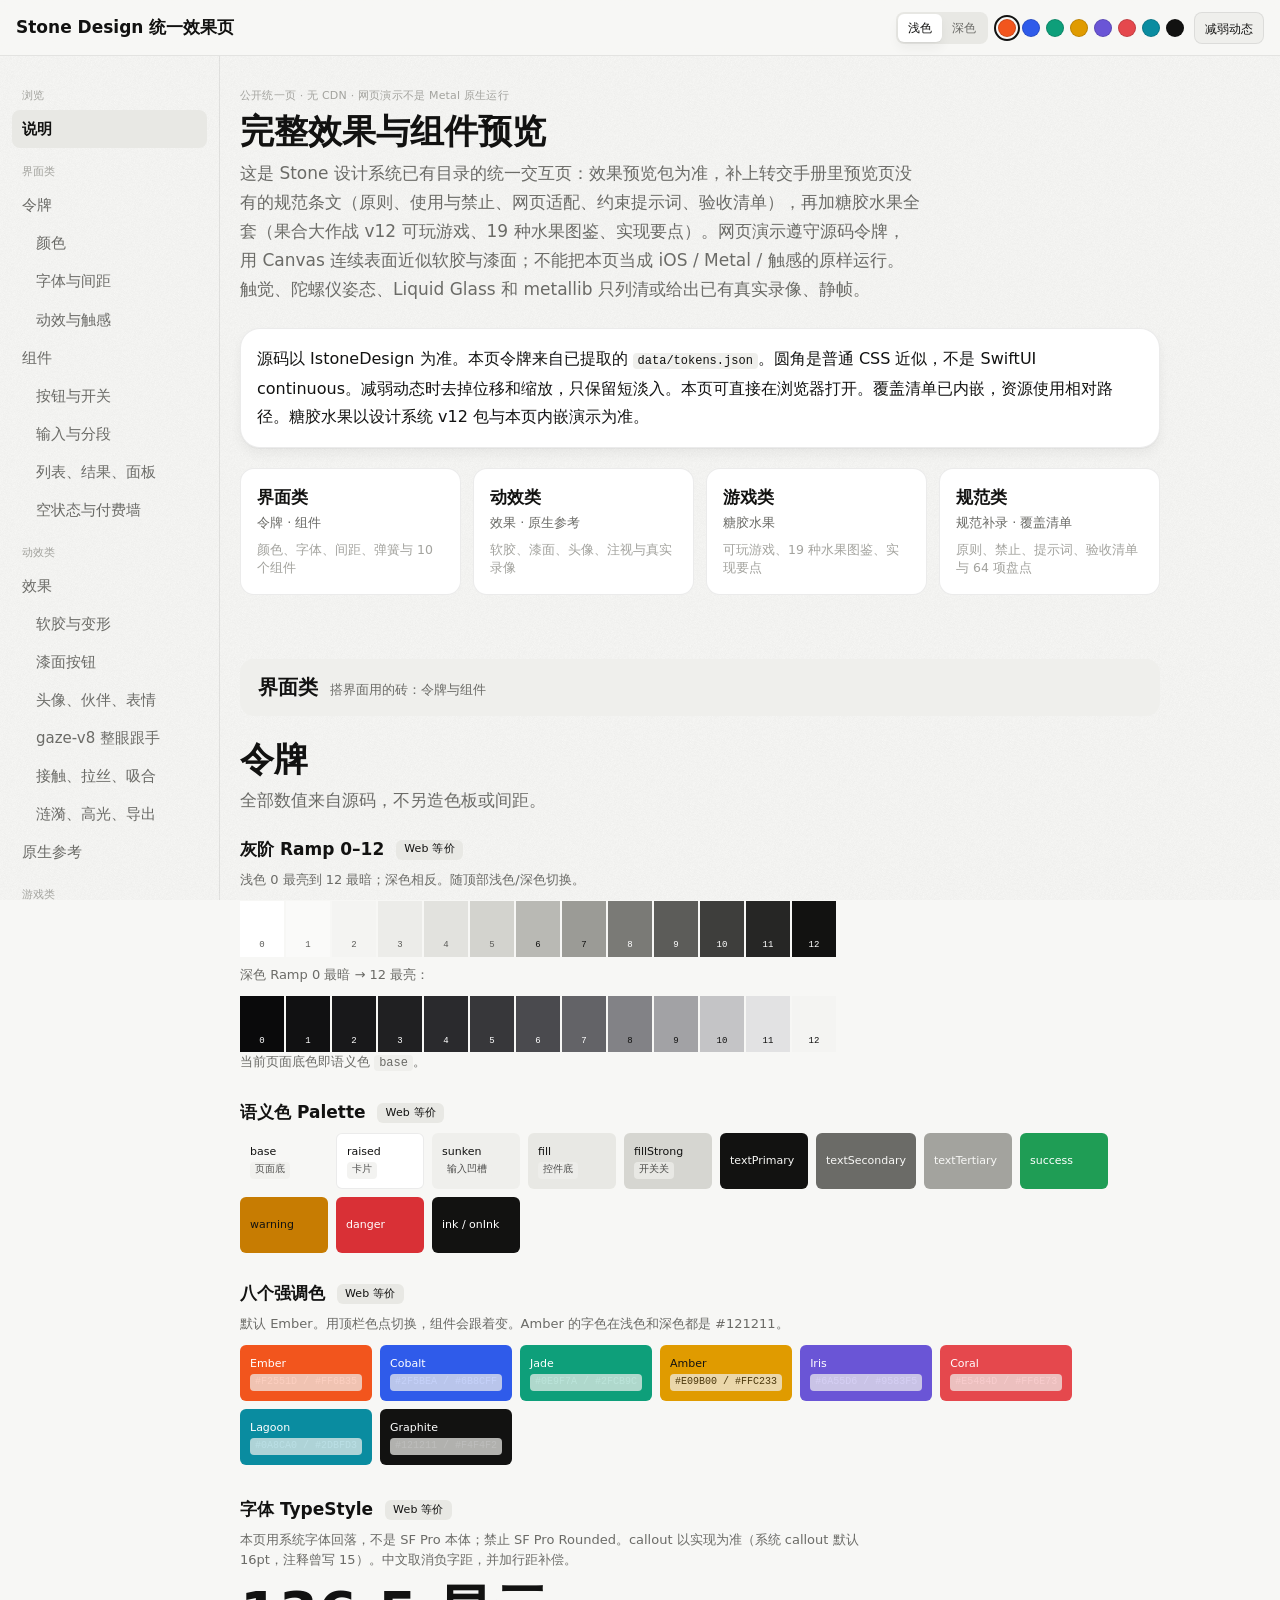
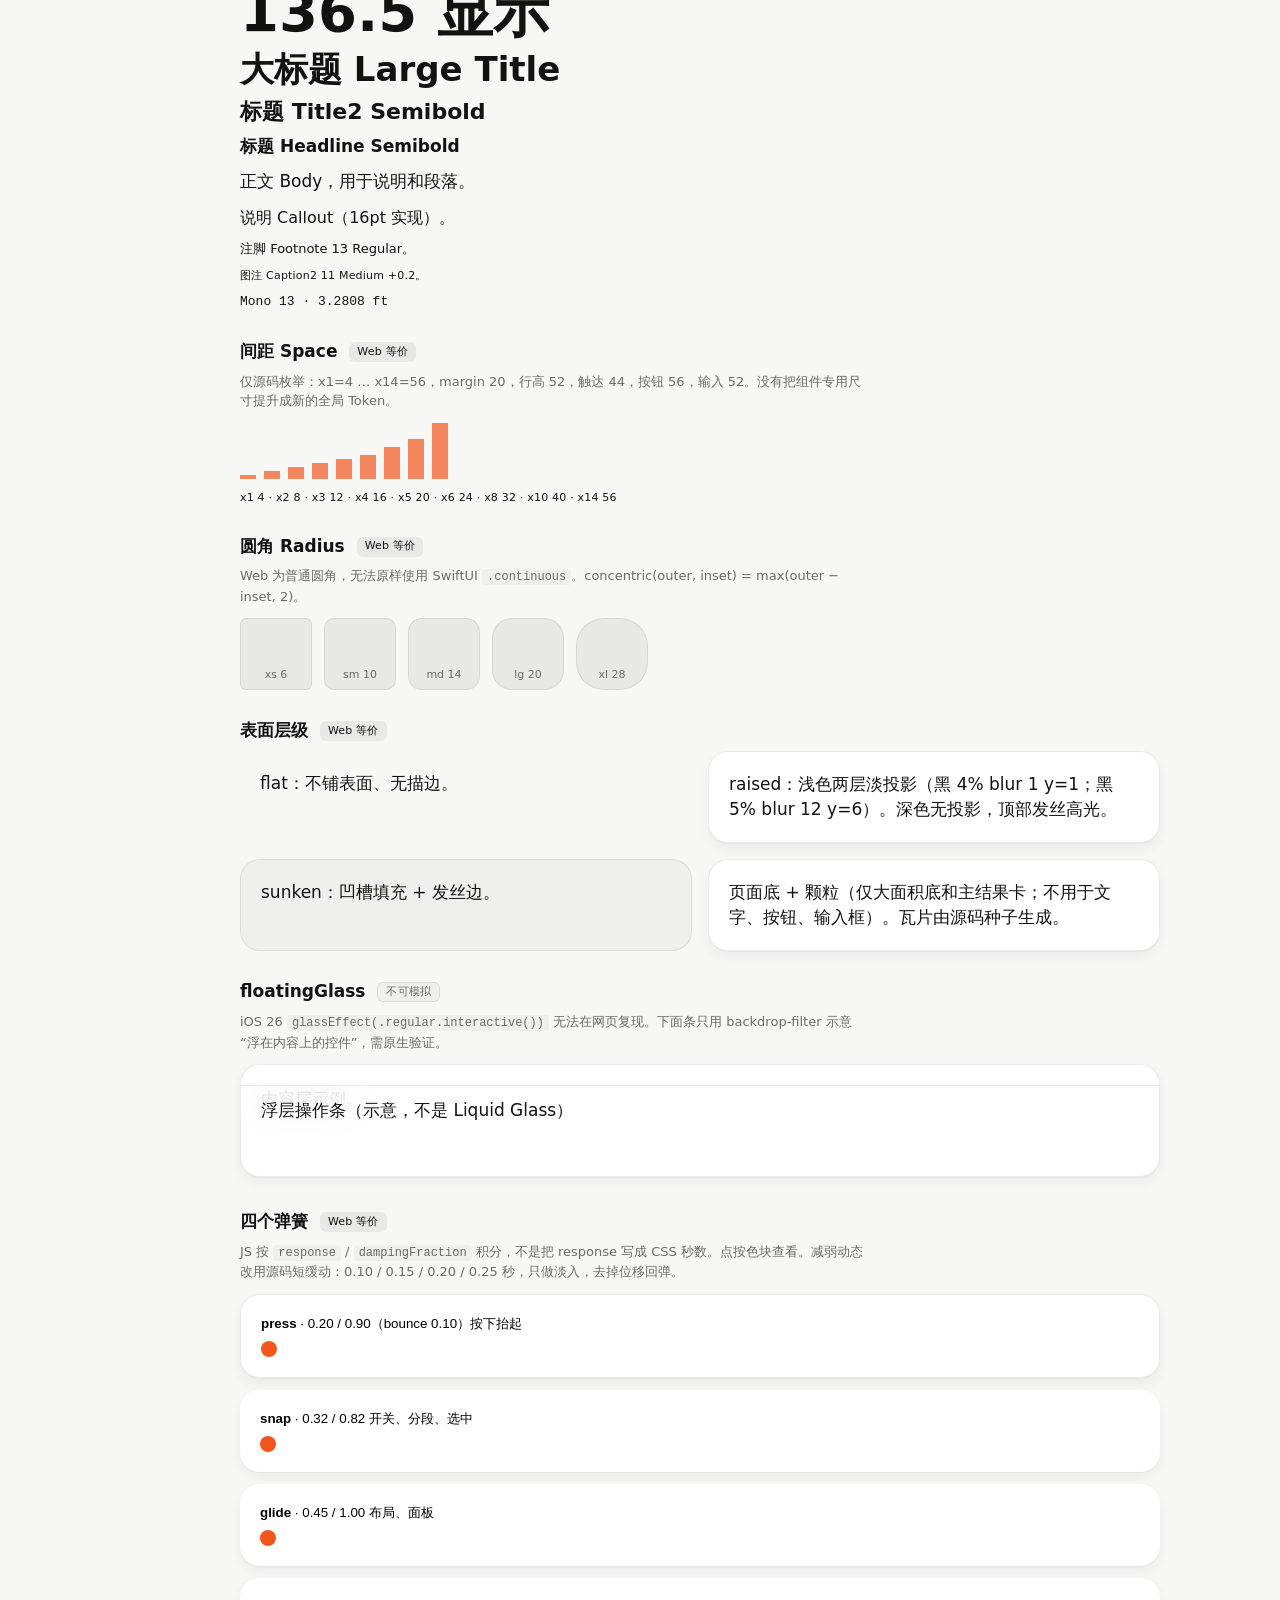
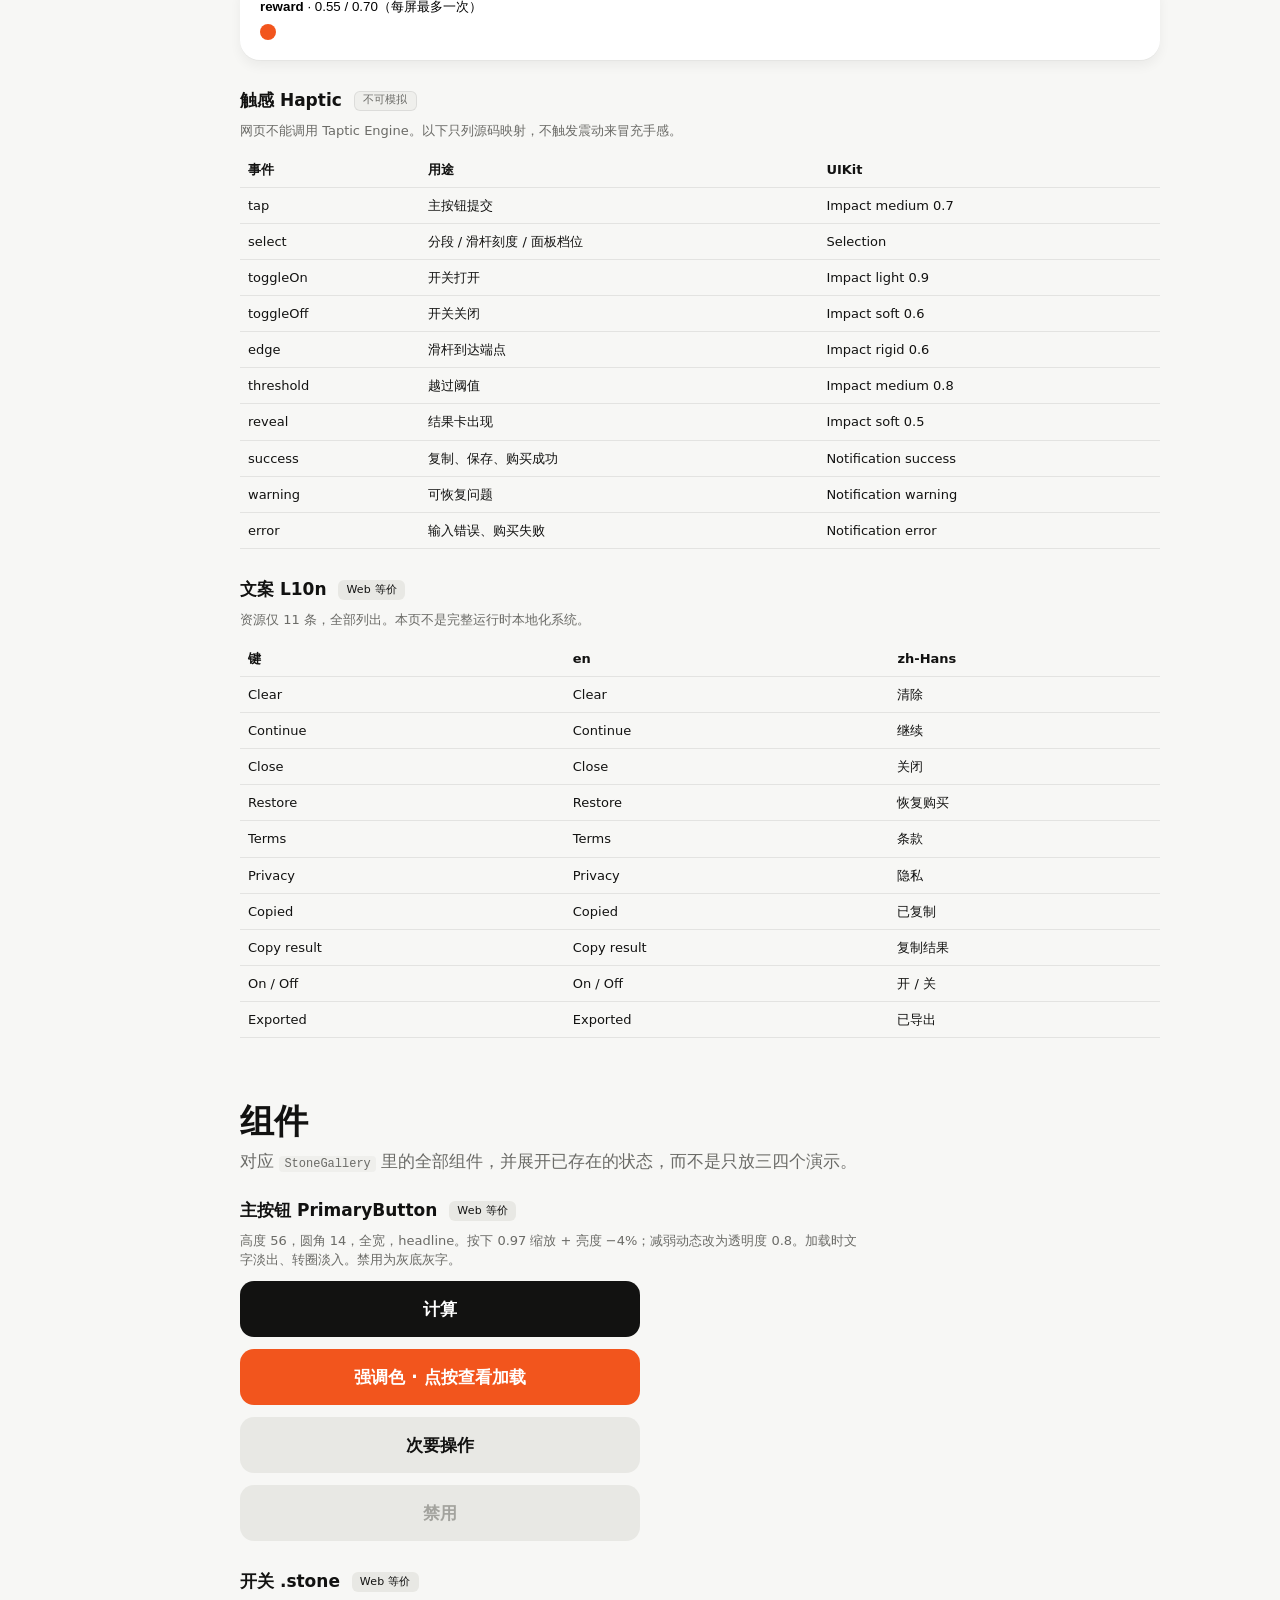
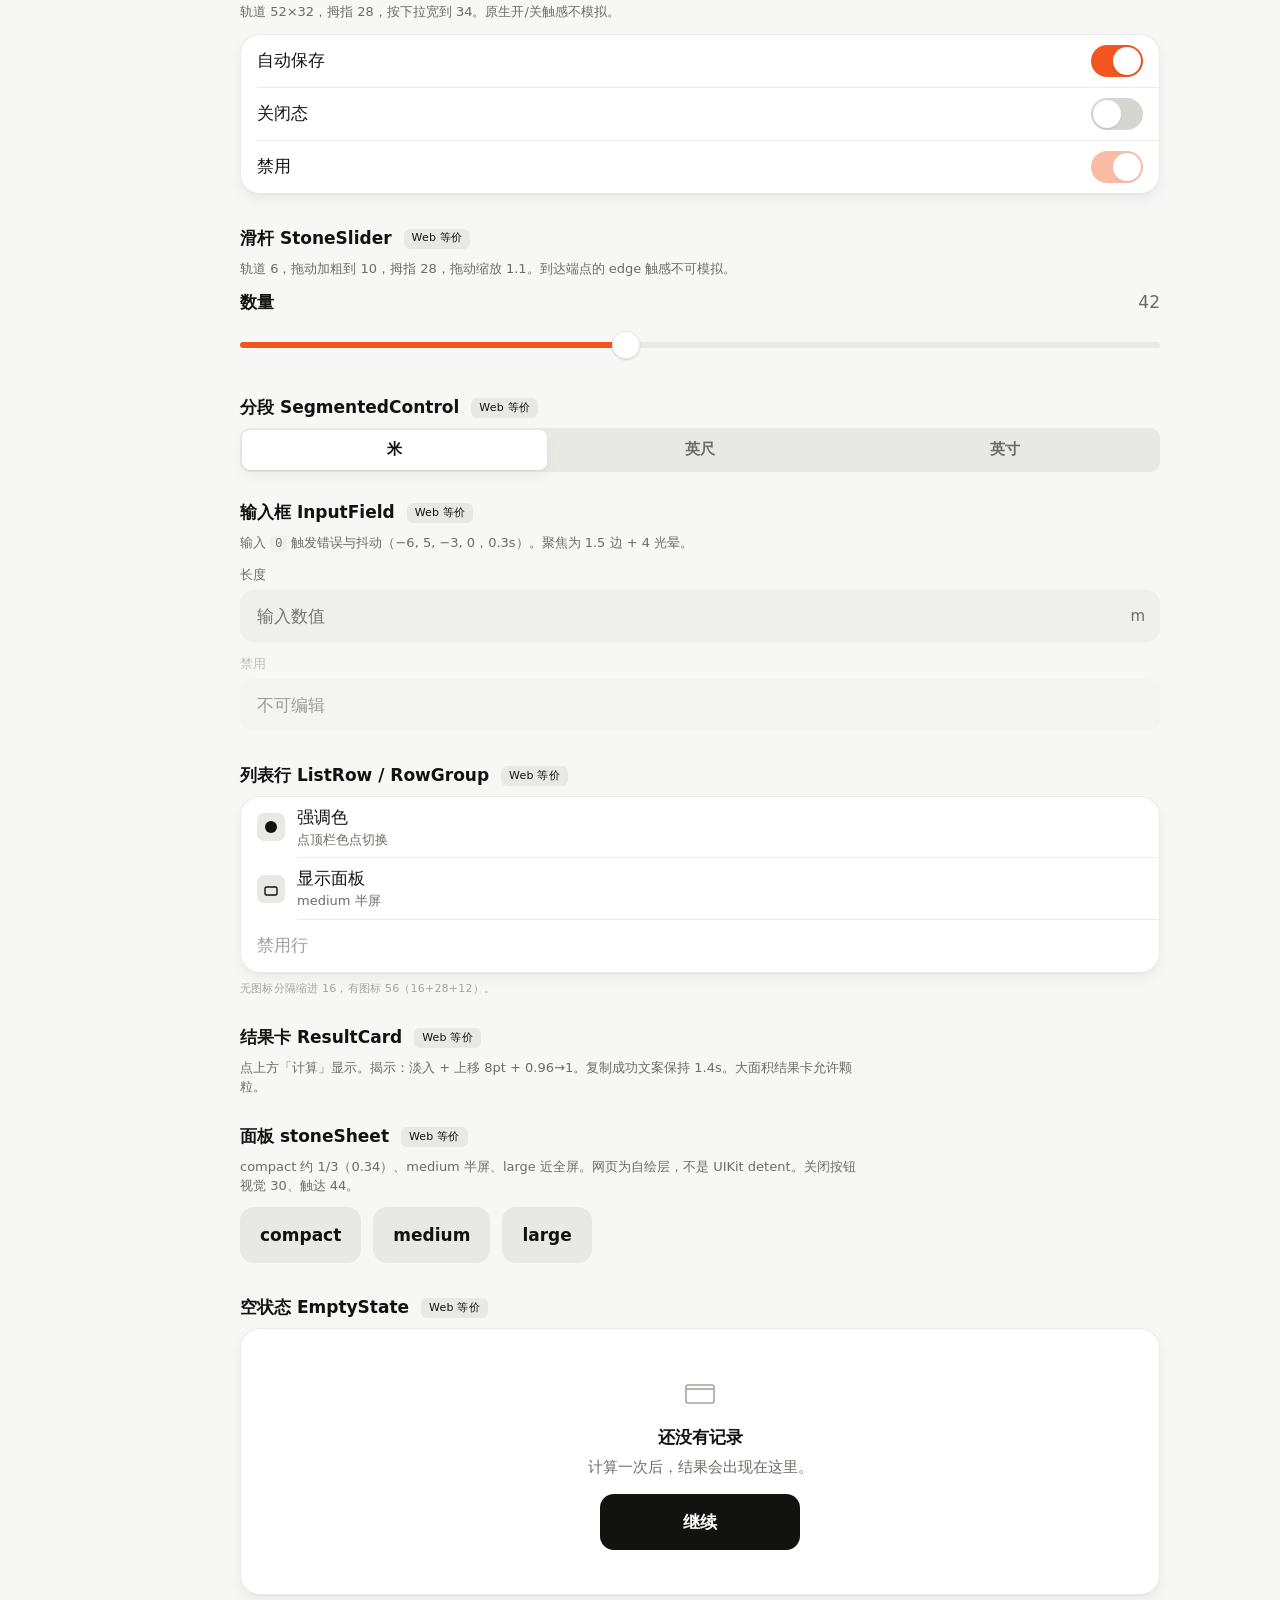
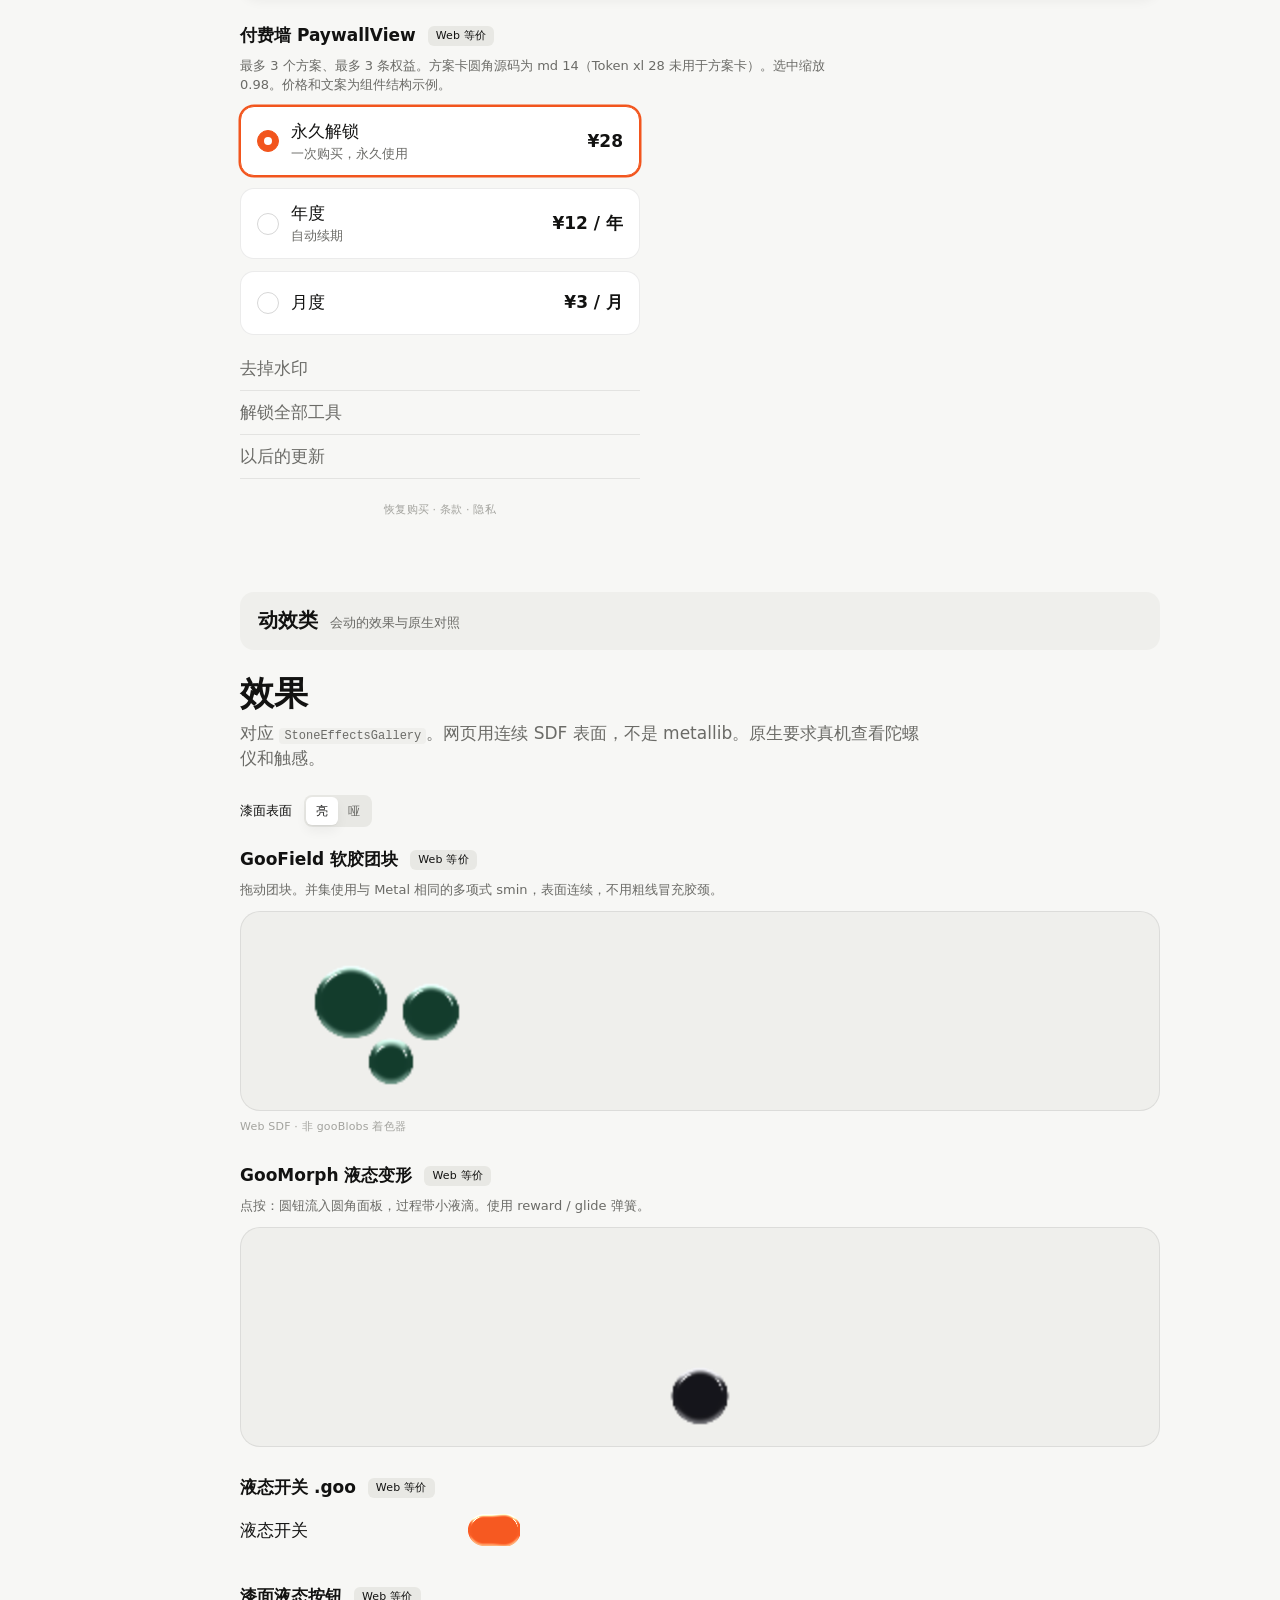
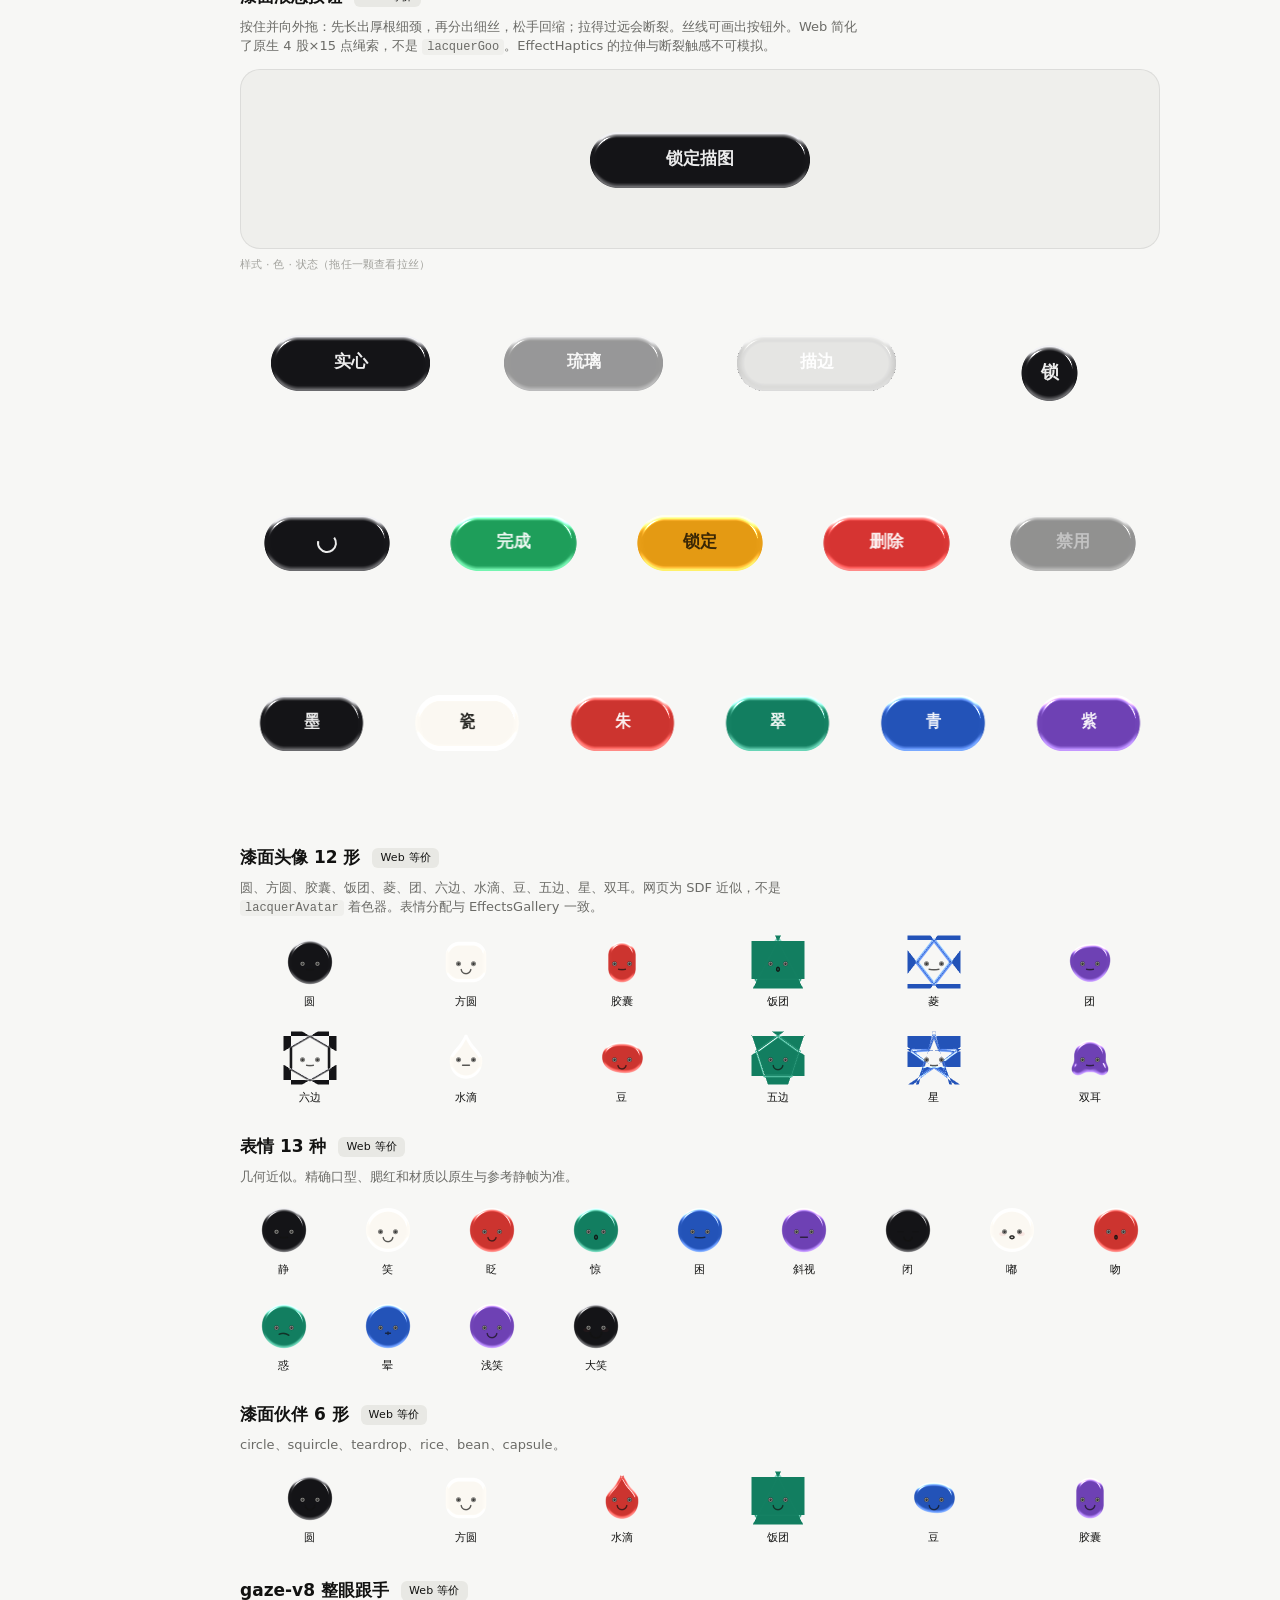
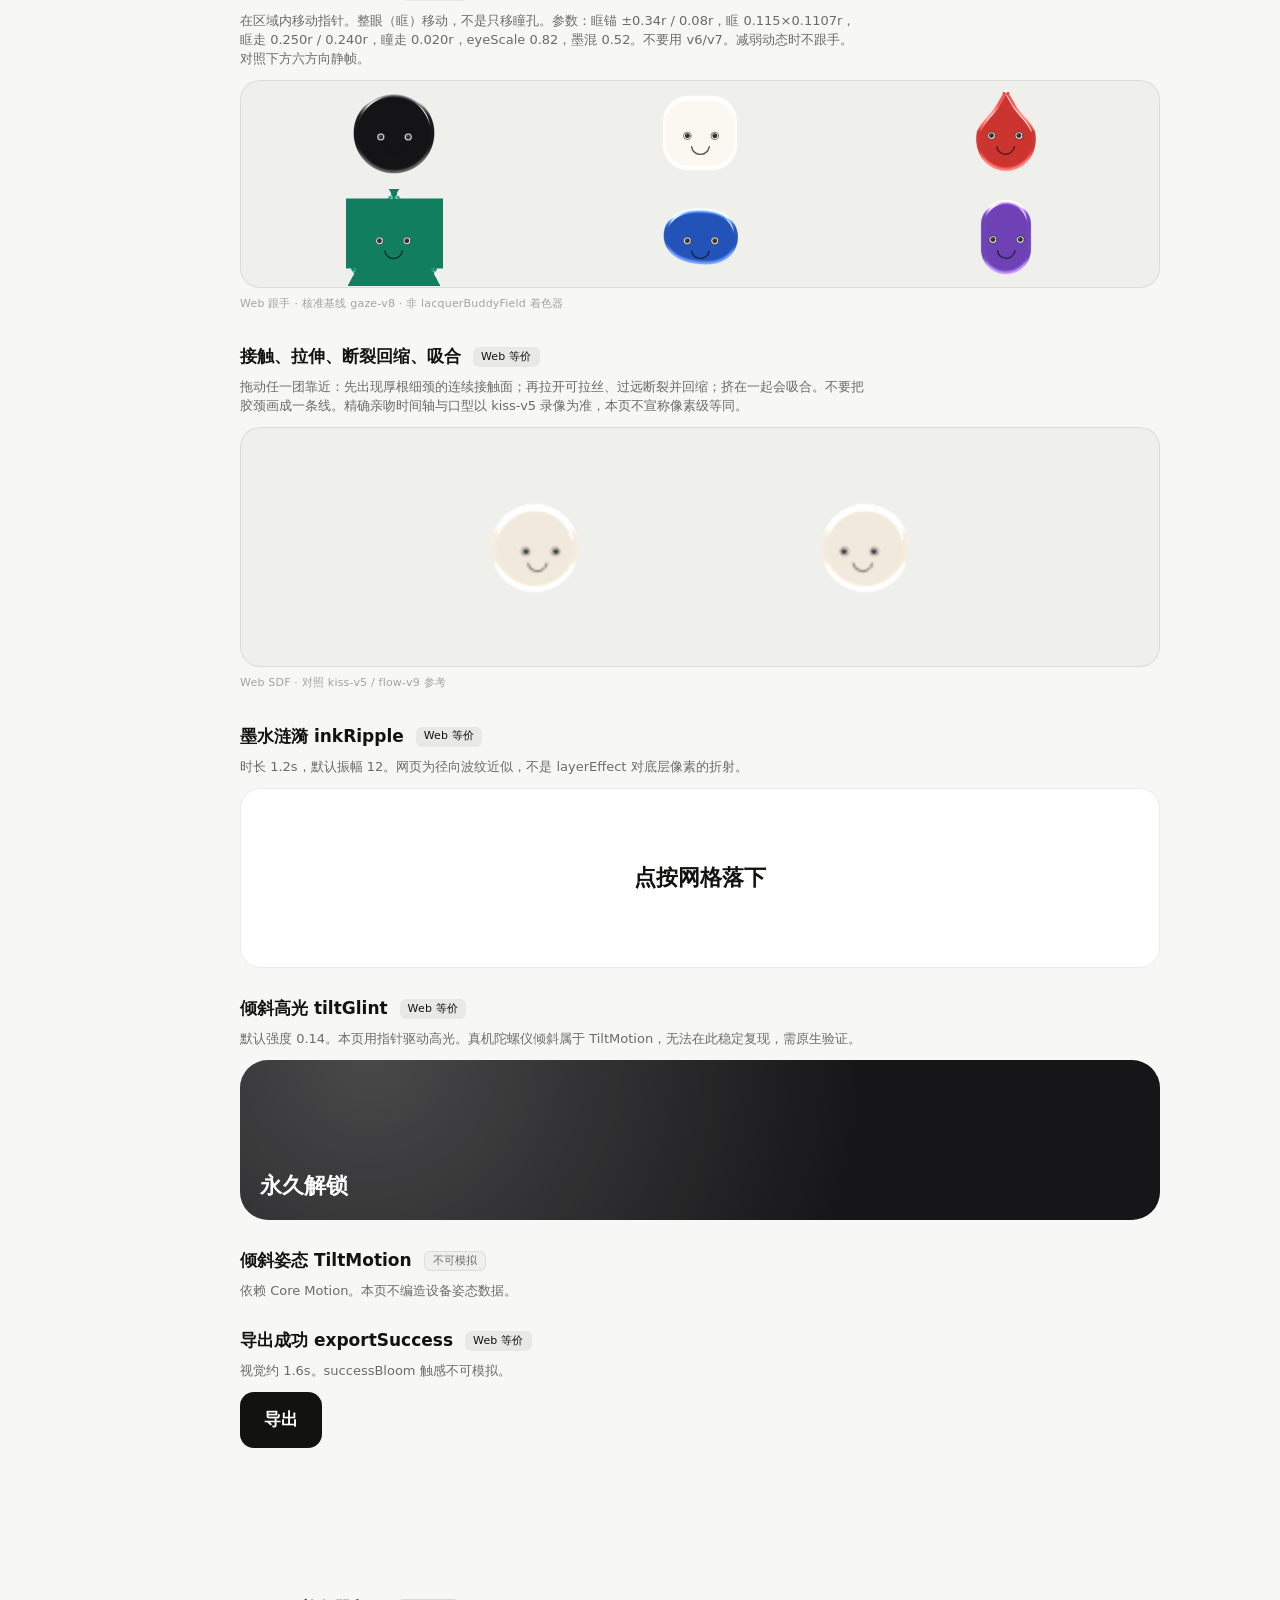
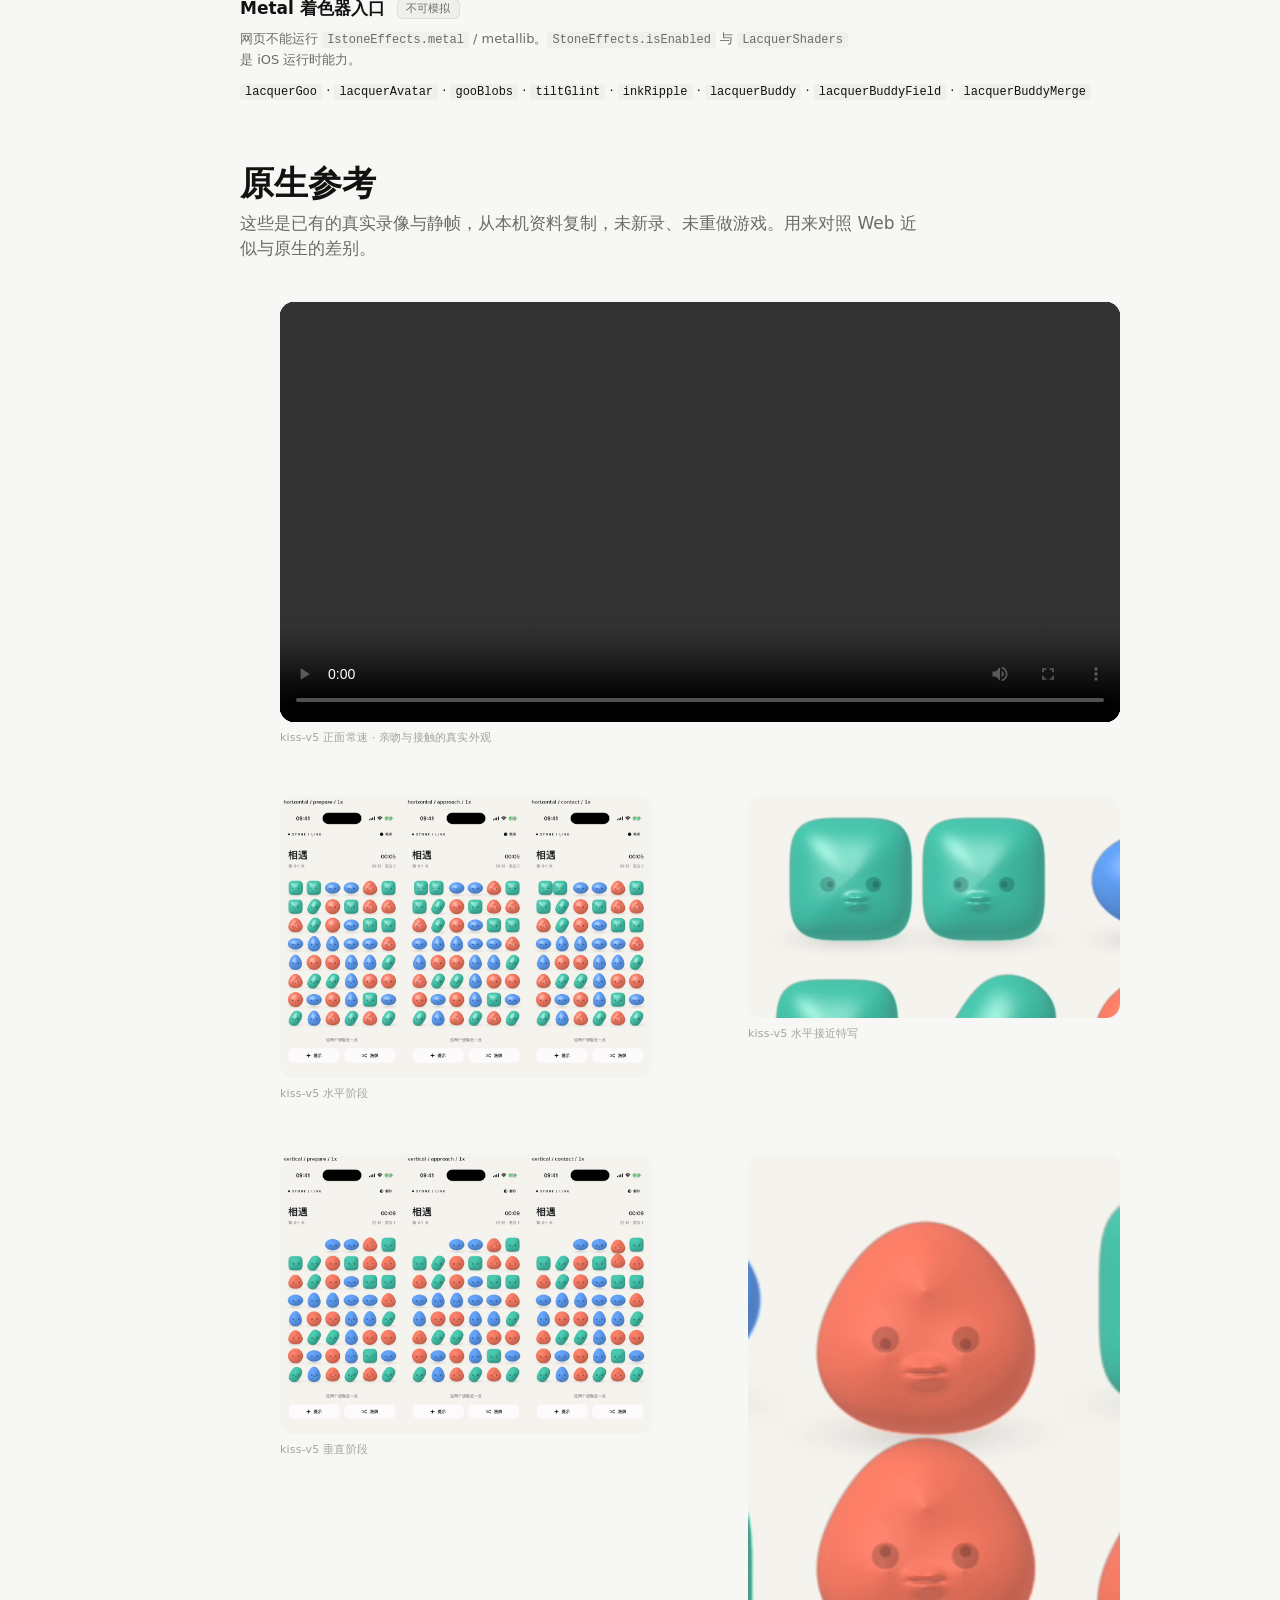
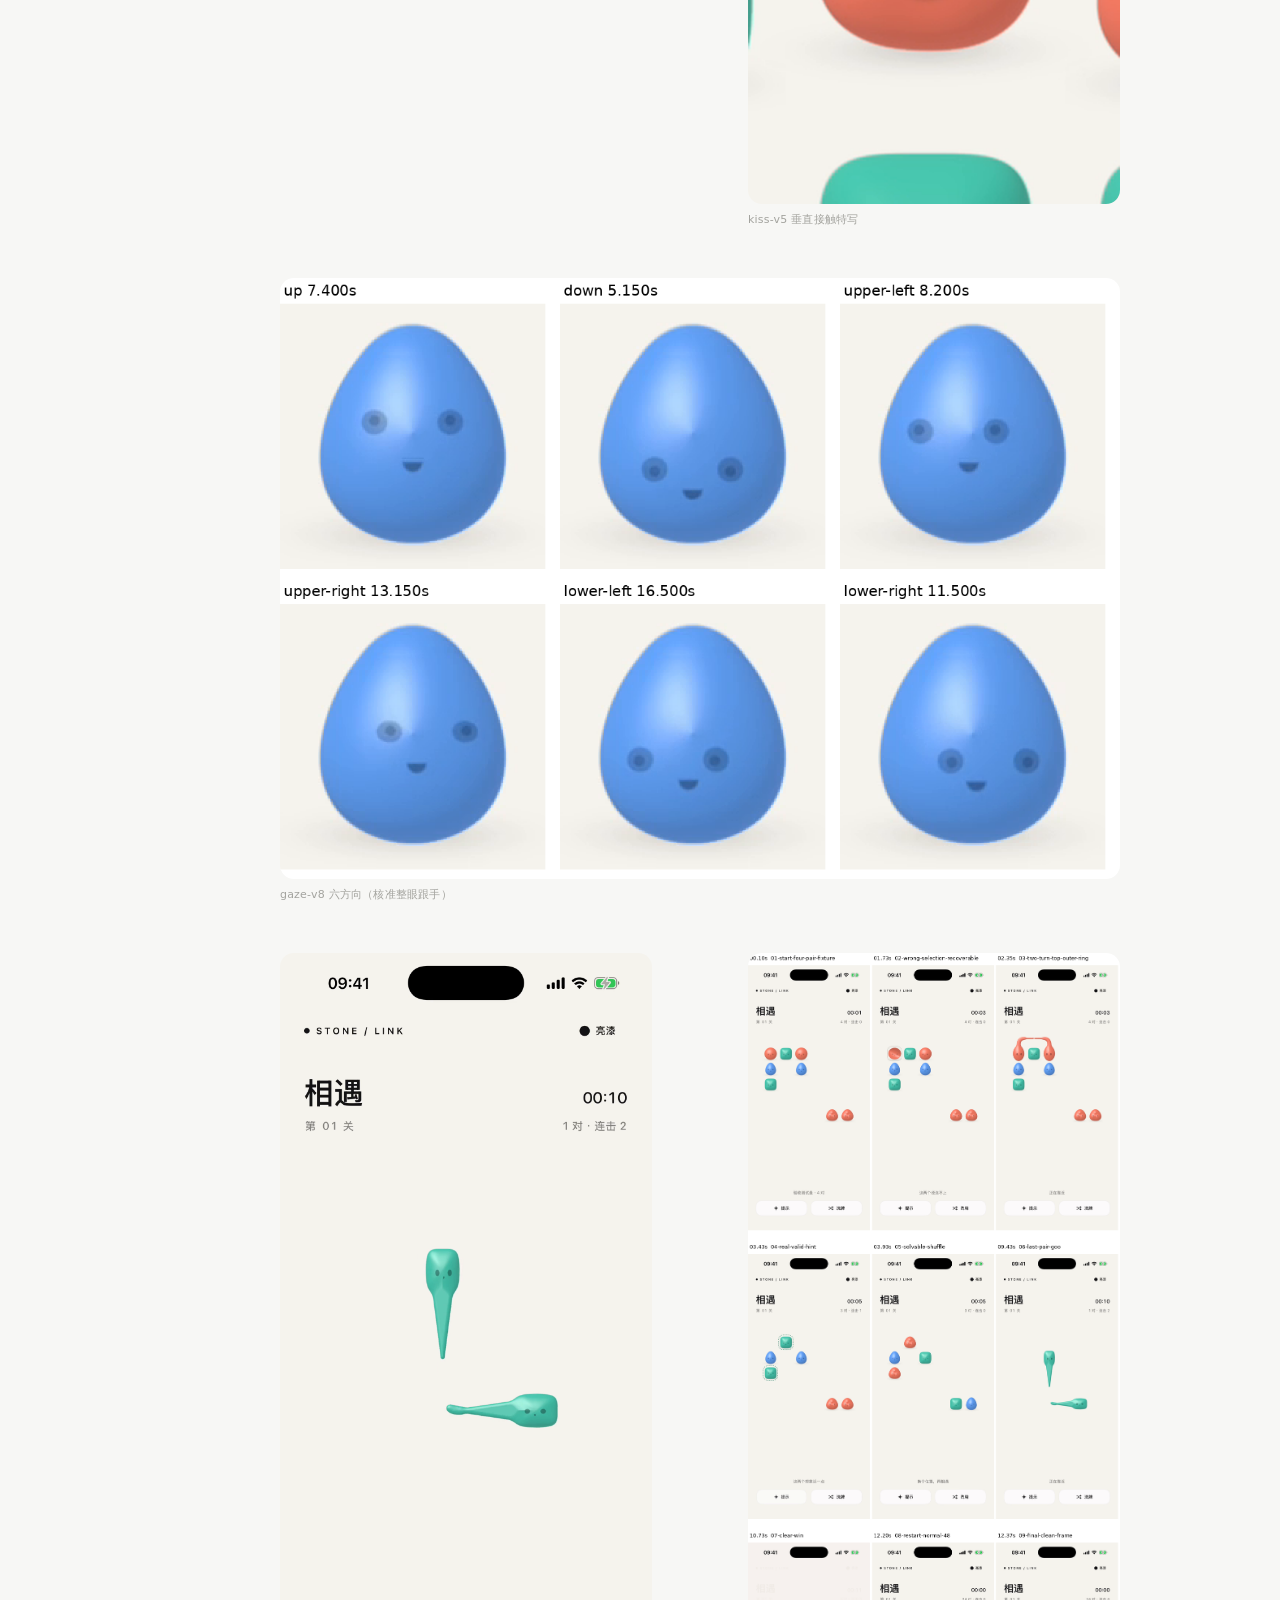
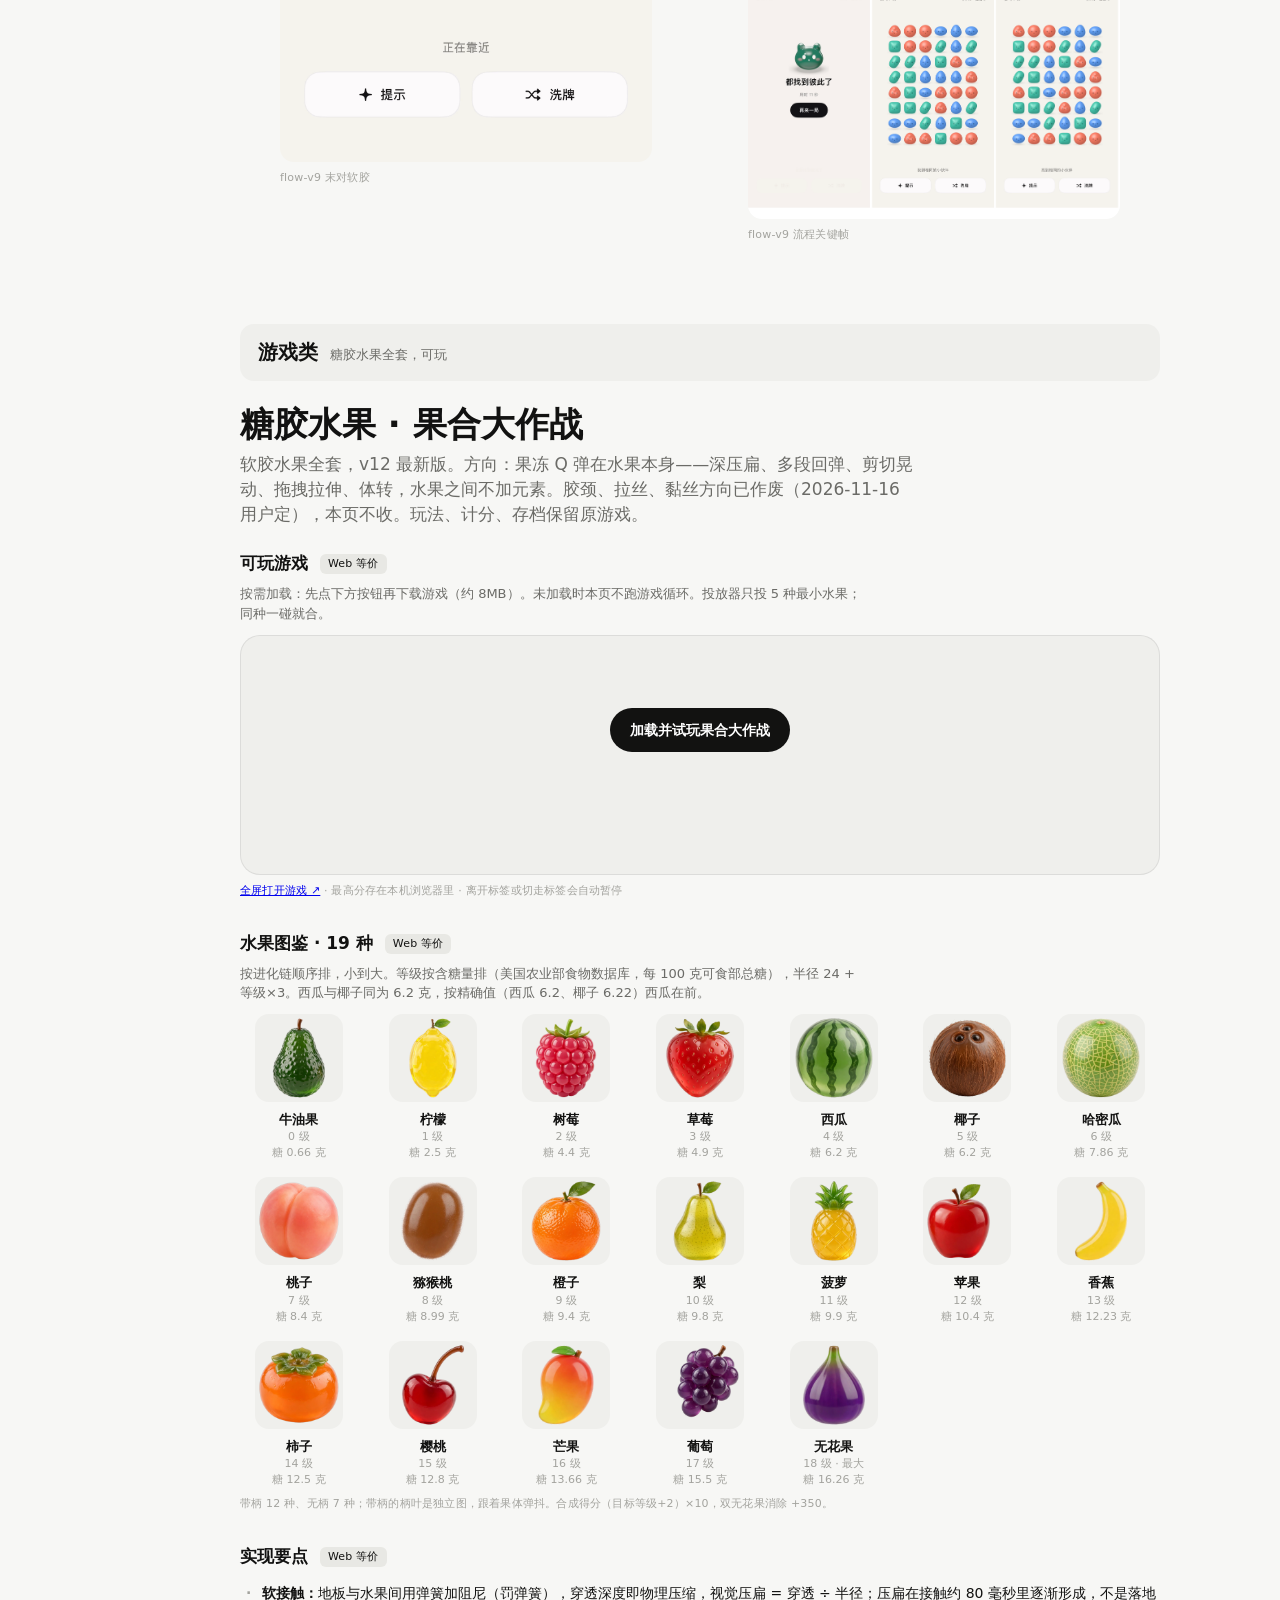
==== commit 1d7ef337: "fix: stop fruit-goo from burning CPU on design pages The embedded 8MB playground started its 120Hz l" ====
--- a/design/index.html
+++ b/design/index.html
@@ -584,9 +584,12 @@
 
           <div class="block" id="fg-play">
             <h3>可玩游戏 <span class="badge badge-web">Web 等价</span></h3>
-            <p class="note">直接玩：投放器只投 5 种最小水果，带内按住拖动瞄准、松手掉落；同种一碰就合；结束线、最高分、进化链都在。手机上点开就能玩。</p>
-            <iframe class="game-frame" src="fruit-goo-playground.html" loading="lazy" title="果合大作战可玩演示"></iframe>
-            <p class="fx-caption"><a href="fruit-goo-playground.html" target="_blank" rel="noopener">全屏打开游戏 ↗</a> · 最高分存在本机浏览器里</p>
+            <p class="note">按需加载：先点下方按钮再下载游戏（约 8MB）。未加载时本页不跑游戏循环。投放器只投 5 种最小水果；同种一碰就合。</p>
+            <div class="game-frame-host" id="fgGameHost">
+              <button type="button" class="game-load-btn" id="fgLoadBtn">加载并试玩果合大作战</button>
+              <iframe class="game-frame" id="fgGameFrame" title="果合大作战可玩演示" hidden></iframe>
+            </div>
+            <p class="fx-caption"><a href="fruit-goo-playground.html" target="_blank" rel="noopener">全屏打开游戏 ↗</a> · 最高分存在本机浏览器里 · 离开标签或切走标签会自动暂停</p>
           </div>
 
           <div class="block" id="fg-atlas">
@@ -843,6 +846,19 @@
       try { document.execCommand('copy'); } catch (e) {}
       document.body.removeChild(ta); done();
     }
+    // 果合游戏：点击后再挂 src，避免设计页一打开就拉 8MB 并占 CPU
+    (function () {
+      var btn = document.getElementById('fgLoadBtn');
+      var frame = document.getElementById('fgGameFrame');
+      if (!btn || !frame) return;
+      btn.addEventListener('click', function () {
+        if (frame.dataset.loaded === '1') return;
+        frame.dataset.loaded = '1';
+        frame.hidden = false;
+        frame.src = 'fruit-goo-playground.html';
+        btn.hidden = true;
+      });
+    })();
   </script>
 </body>
 </html>
--- a/design/css/stone.css
+++ b/design/css/stone.css
@@ -605,12 +605,36 @@
 }
 
 /* 统一页新增：糖胶水果与规范补录（沿用本页令牌与圆角） */
-.game-frame {
-  width: 100%; height: 860px;
+.game-frame-host {
+  position: relative;
+  width: 100%;
+  min-height: 240px;
   border: var(--hairline) solid var(--c-hairline);
   border-radius: var(--radius-lg);
   background: var(--c-sunken);
-}
+  overflow: hidden;
+}
+.game-frame {
+  display: block;
+  width: 100%; height: 860px;
+  border: 0;
+  background: var(--c-sunken);
+}
+.game-frame[hidden] { display: none; }
+.game-load-btn {
+  display: block;
+  margin: 72px auto;
+  padding: 12px 20px;
+  border: 0;
+  border-radius: 999px;
+  background: var(--c-text);
+  color: var(--c-bg, #fff);
+  font: inherit;
+  font-size: 14px;
+  font-weight: 600;
+  cursor: pointer;
+}
+.game-load-btn[hidden] { display: none; }
 .fruit-grid {
   display: grid; gap: var(--space-4); justify-items: center;
   grid-template-columns: repeat(auto-fill, minmax(104px, 1fr));
@@ -637,3 +661,24 @@
 .do-list { list-style: none; padding: 0; margin: 0 0 var(--space-3); }
 .do-list li { padding: 6px 0 6px 22px; position: relative; font-size: 14px; }
 .do-list li::before { content: "·"; position: absolute; left: 6px; color: var(--c-text-3); font-weight: 700; }
+
+/* 分类：左栏子项缩进、分隔带、首页分类卡 */
+.nav-sub { padding-left: 24px !important; font-size: 13.5px; }
+.cat-band {
+  display: flex; align-items: baseline; gap: 12px; flex-wrap: wrap;
+  margin: 8px 0 24px; padding: 14px 18px;
+  background: var(--c-sunken); border-radius: 14px;
+  scroll-margin-top: calc(var(--header-h) + 16px);
+}
+.cat-name { font-size: 20px; font-weight: 700; }
+.cat-desc { font-size: 13px; color: var(--c-text-2); }
+.cat-cards { display: grid; grid-template-columns: repeat(auto-fit, minmax(180px, 1fr)); gap: 12px; margin-top: 20px; }
+.cat-card {
+  display: block; padding: 16px; border-radius: 14px;
+  background: var(--c-raised); border: var(--hairline) solid var(--c-hairline);
+  text-decoration: none; color: inherit;
+}
+.cat-card:hover { border-color: var(--accent); }
+.cat-card-name { display: block; font-size: 17px; font-weight: 700; margin-bottom: 4px; }
+.cat-card-desc { display: block; font-size: 13px; color: var(--c-text-2); }
+.cat-card-note { display: block; font-size: 12.5px; color: var(--c-text-3); margin-top: 8px; line-height: 1.5; }
